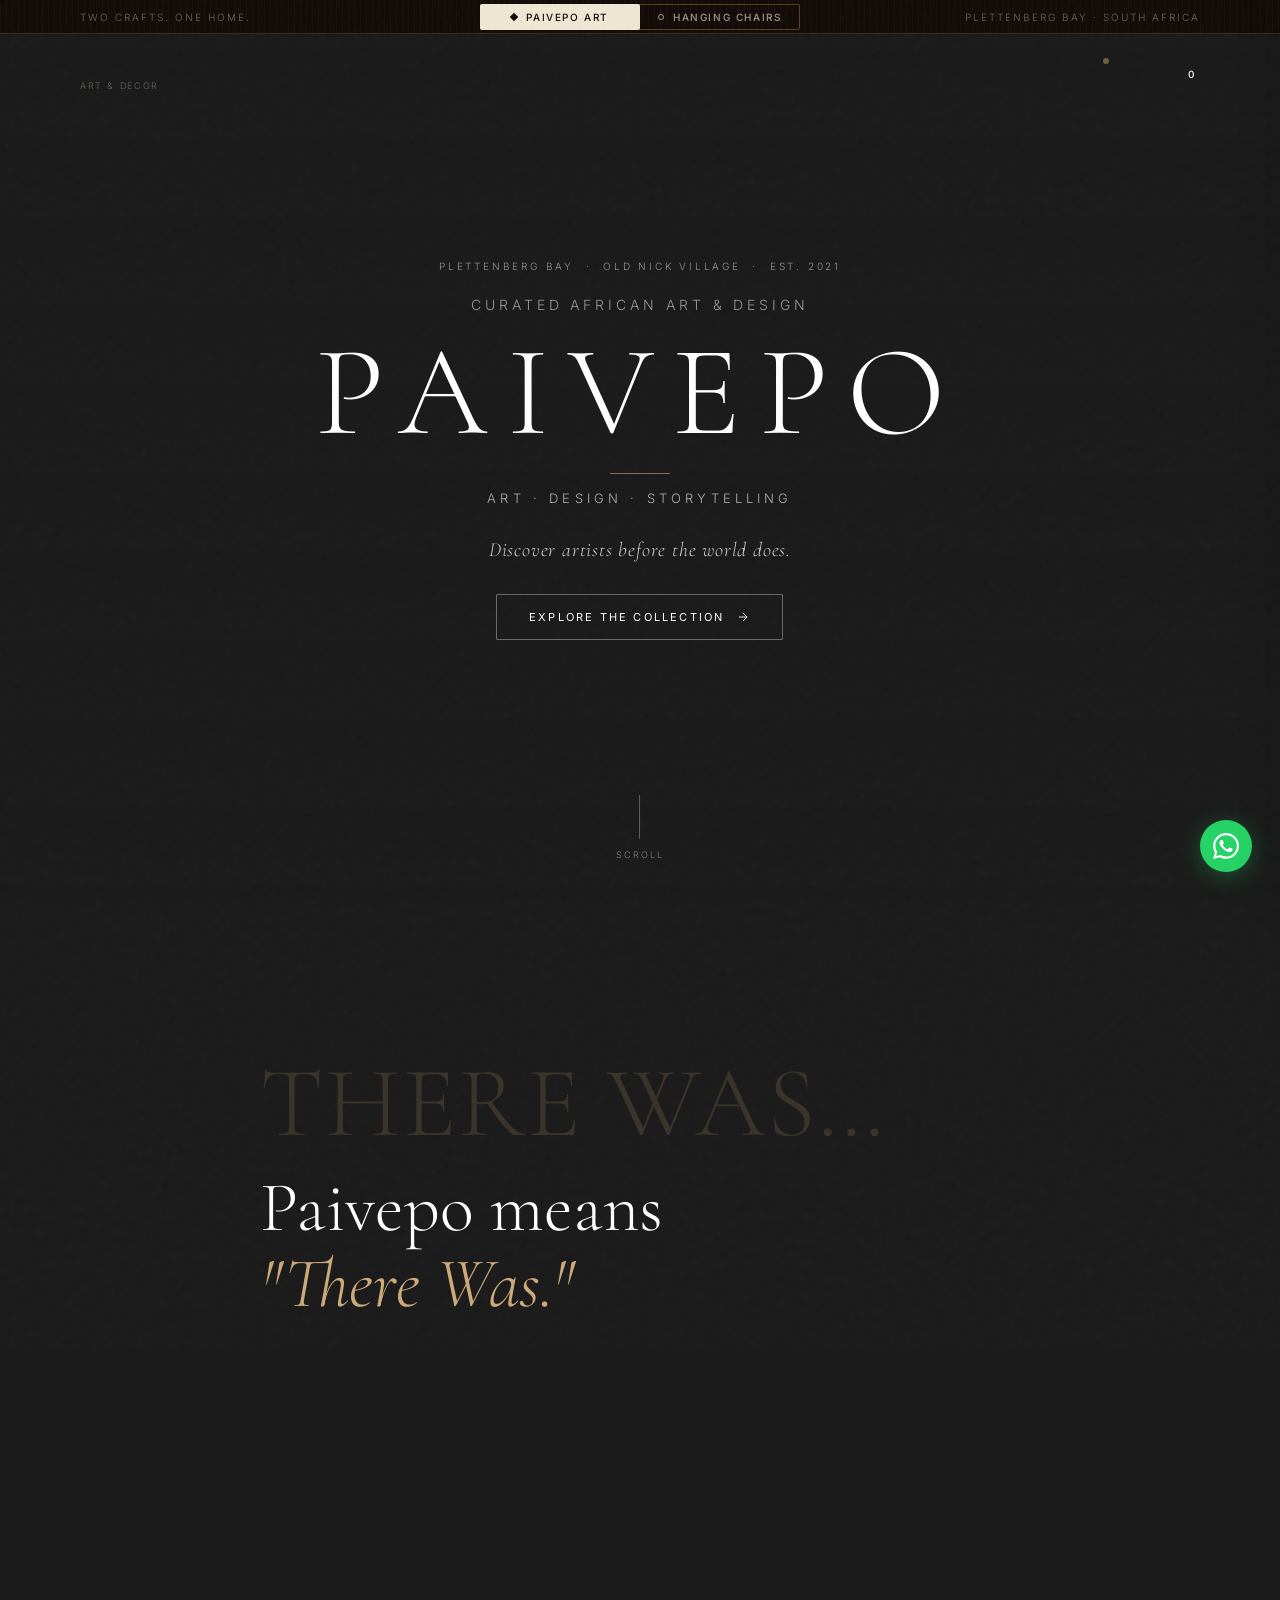
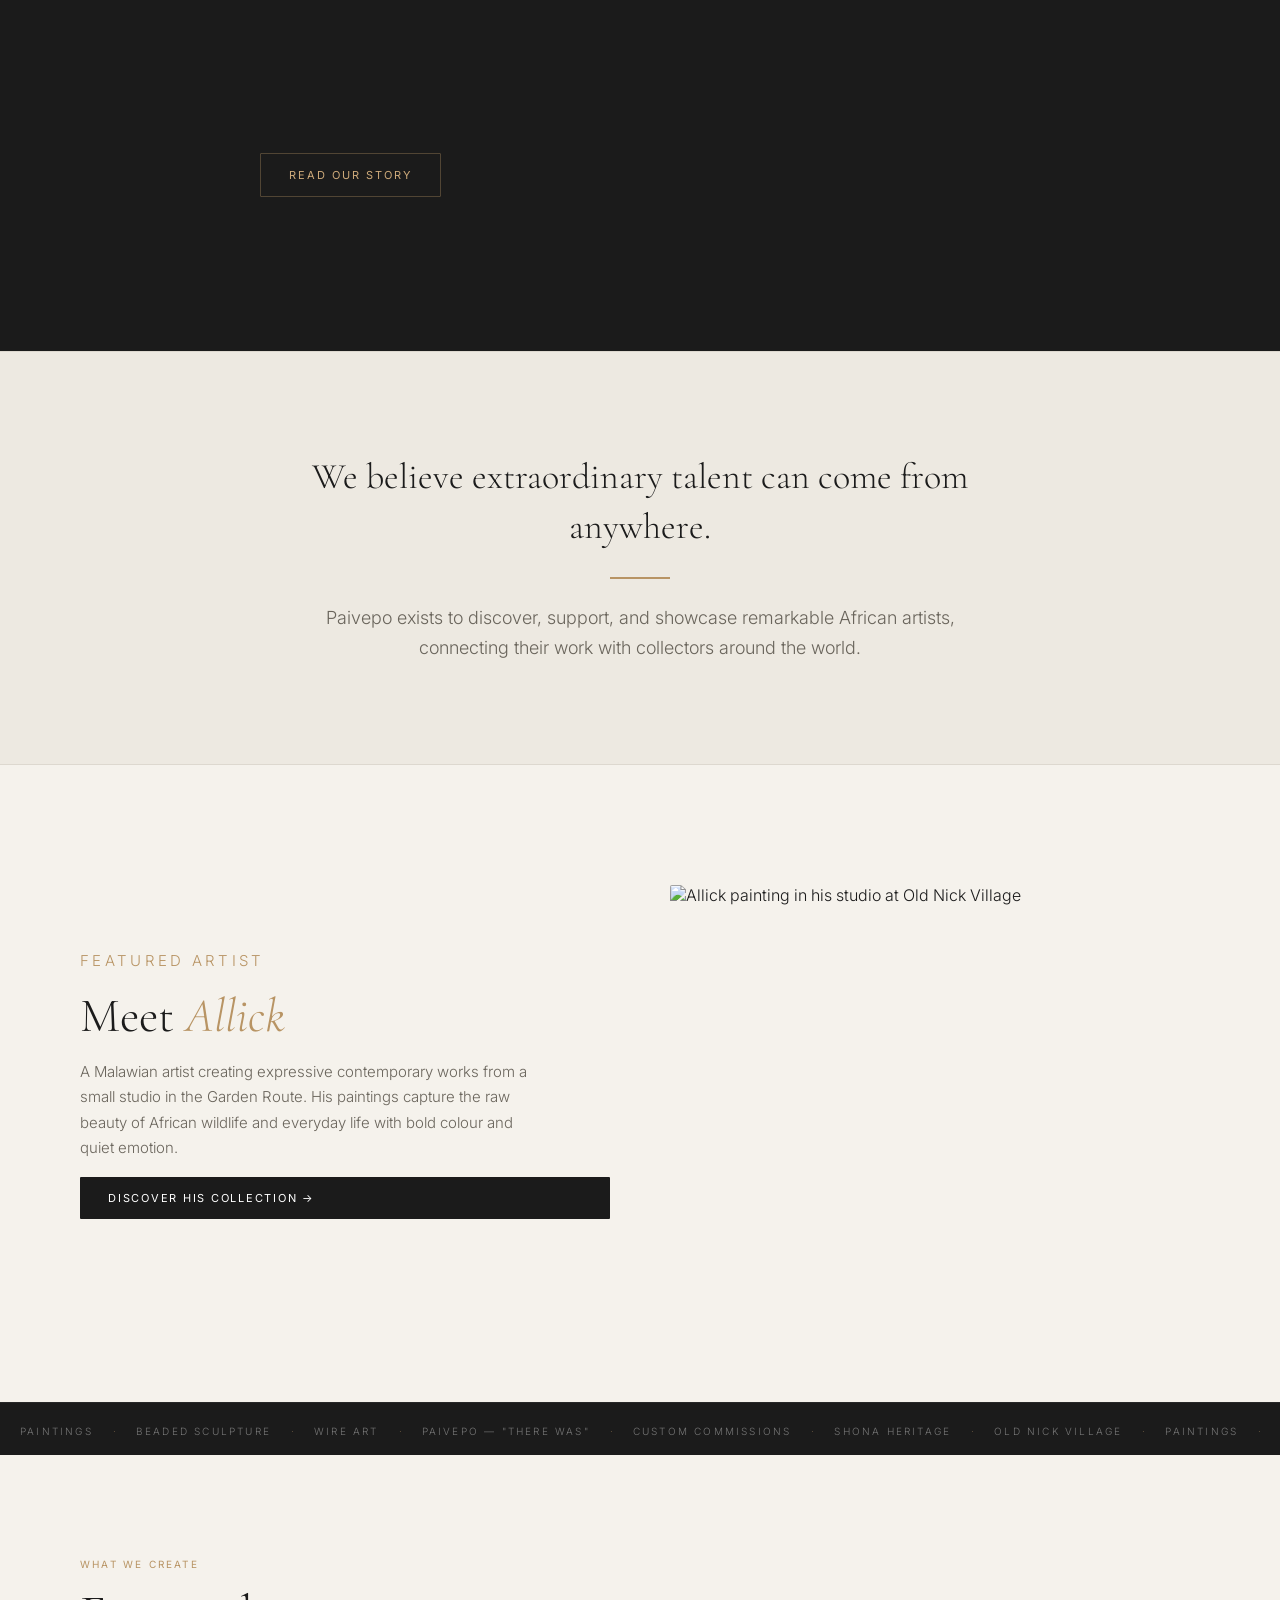
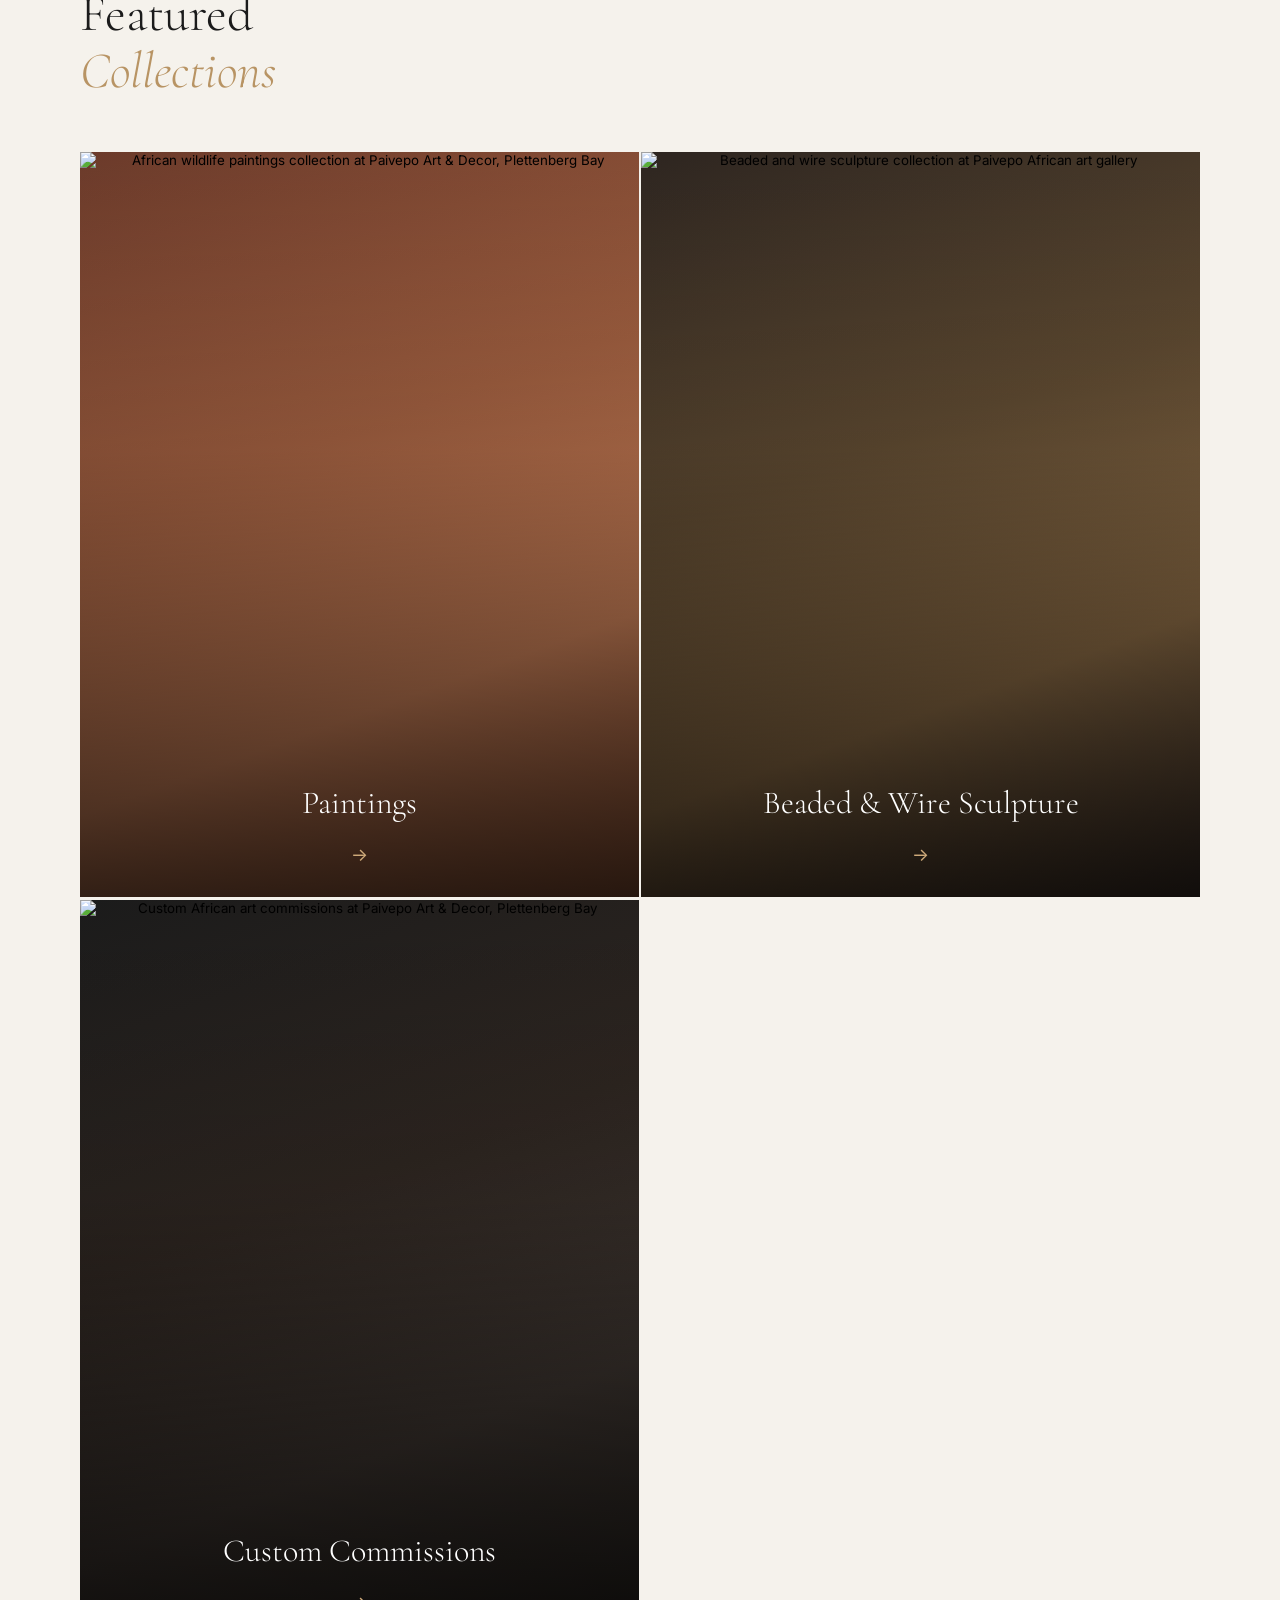
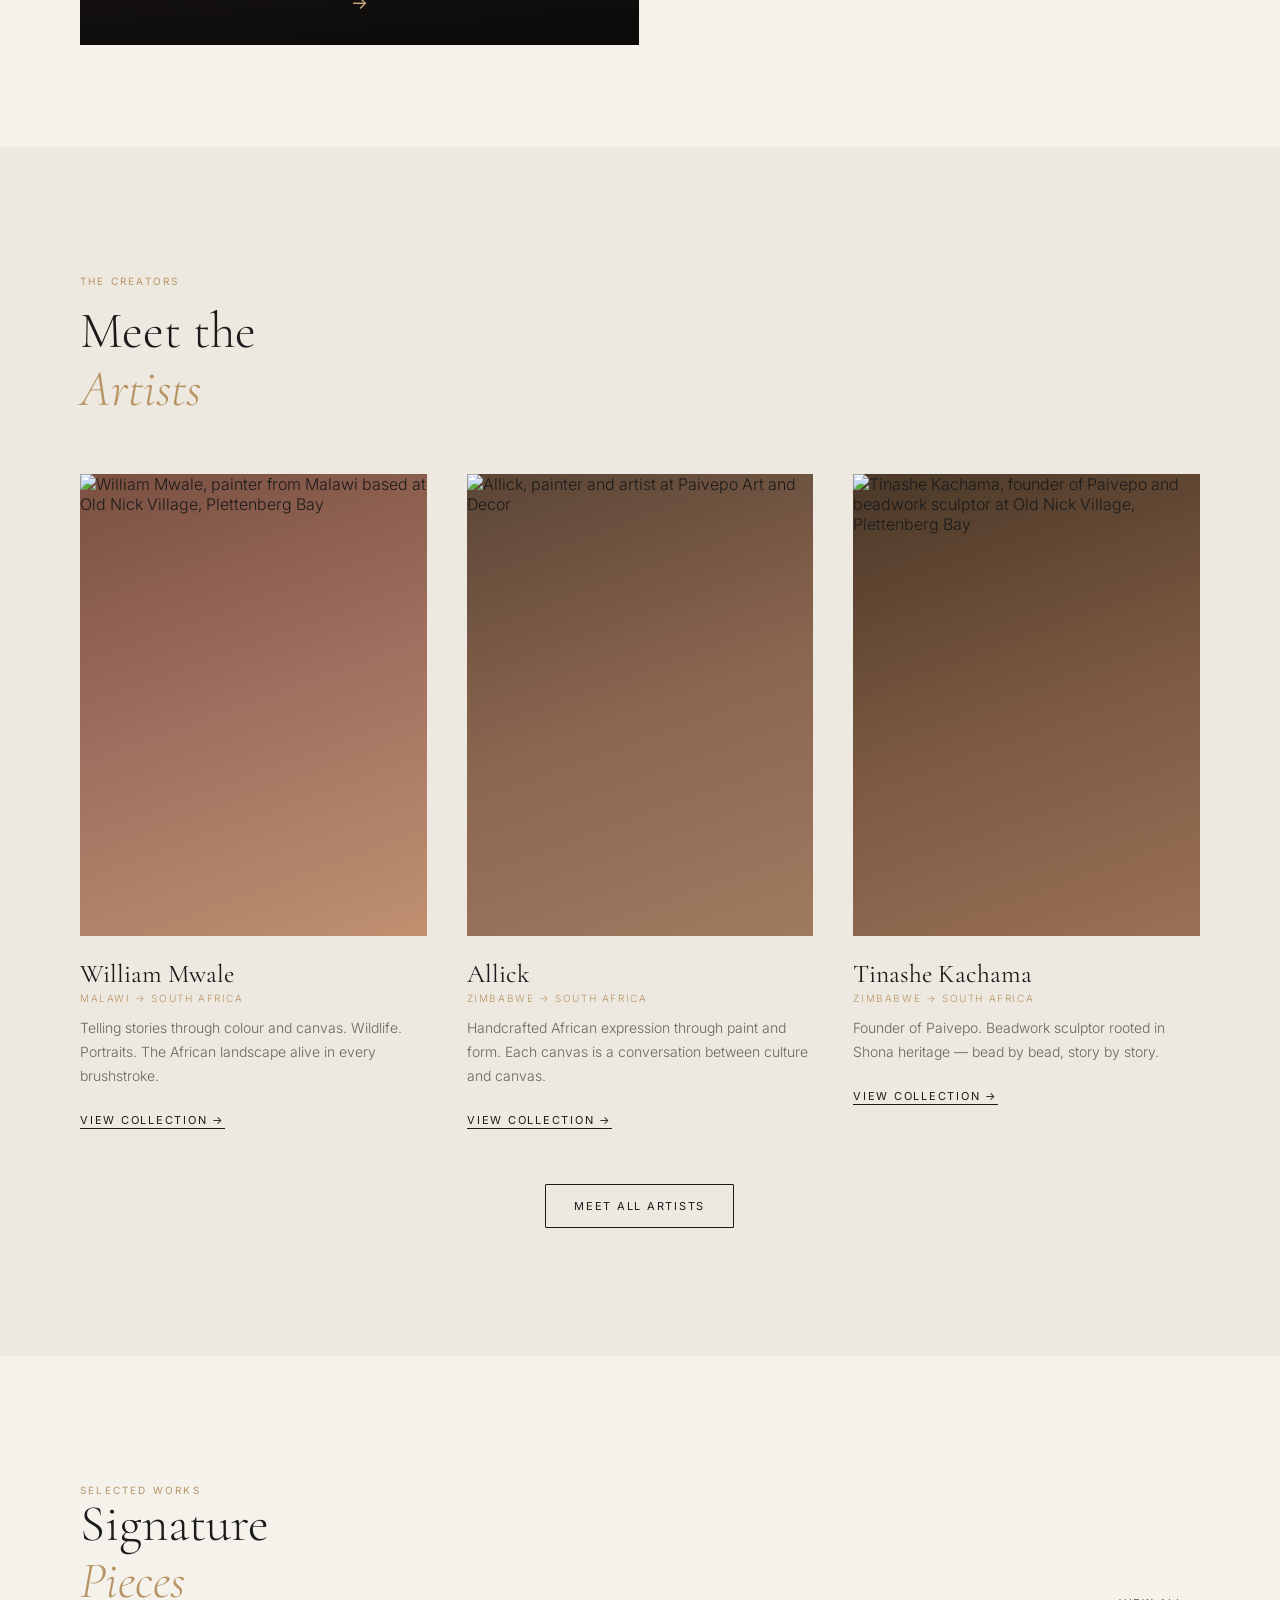
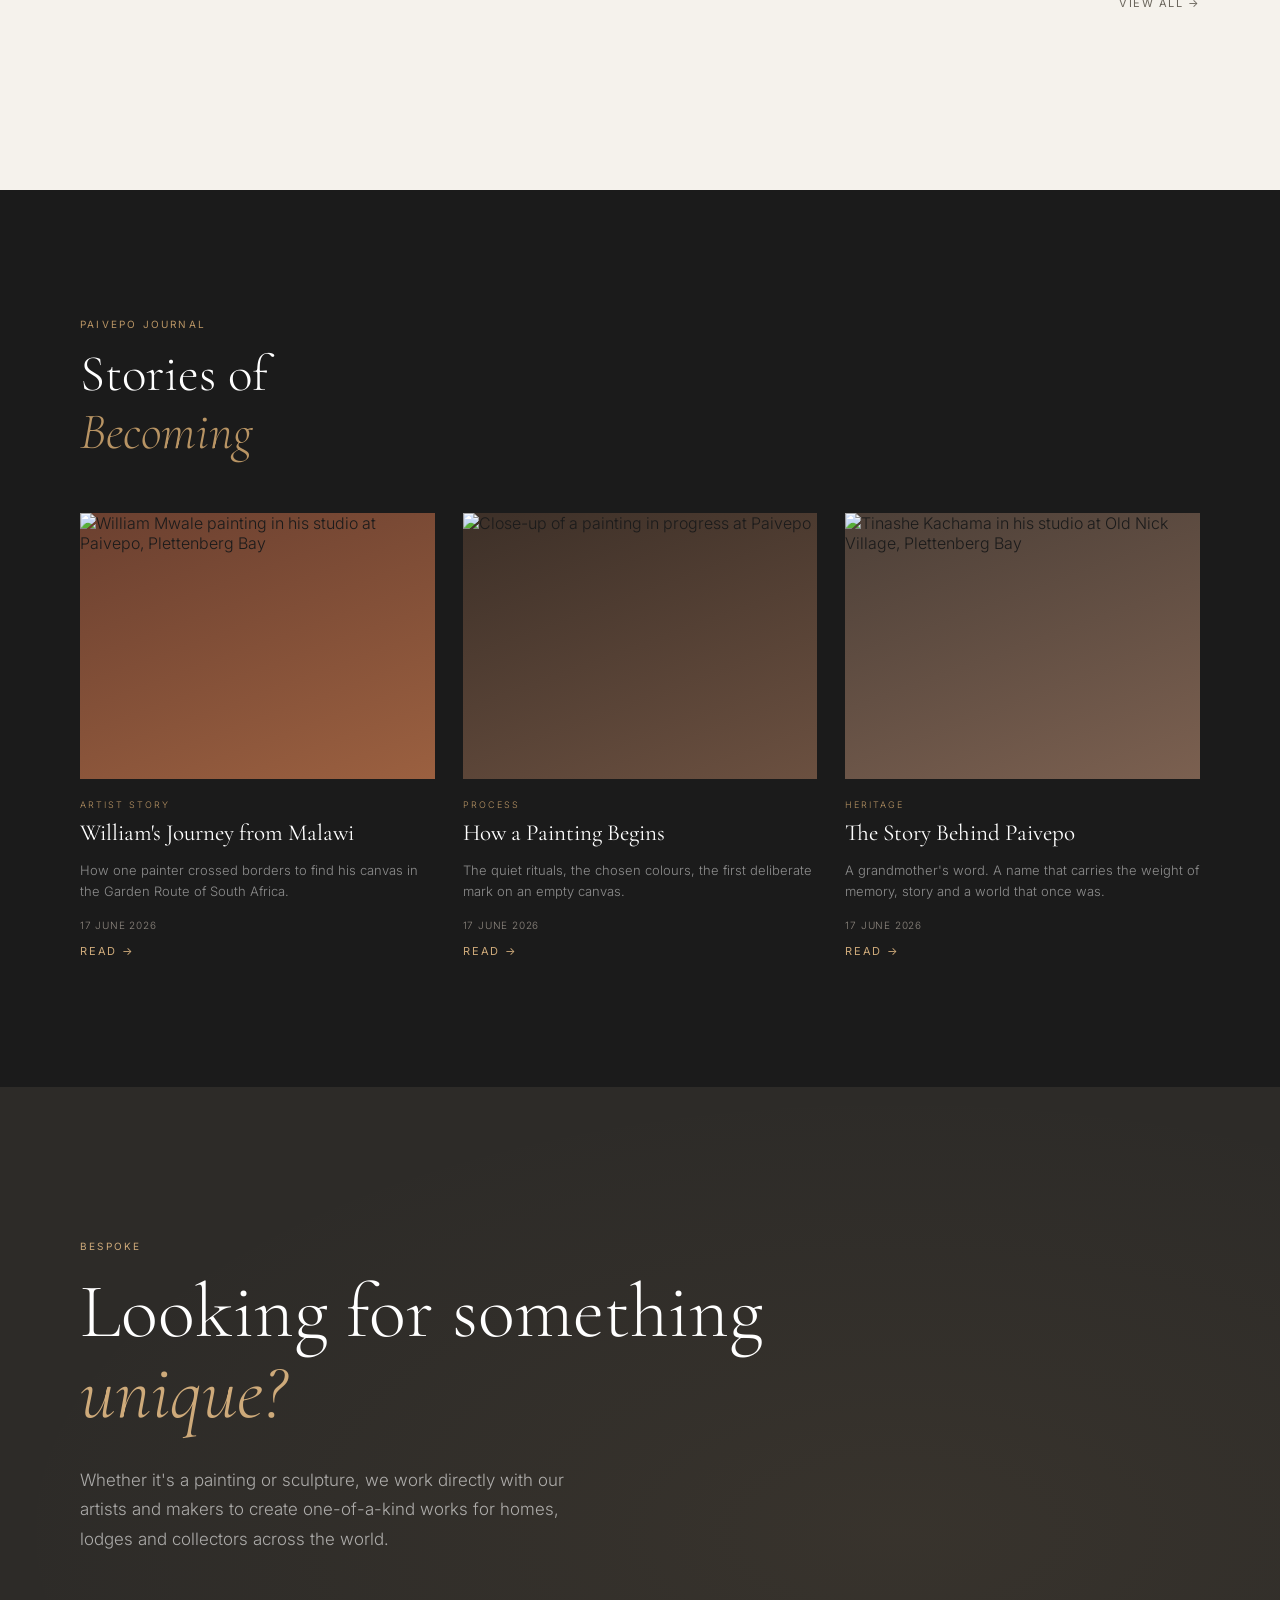
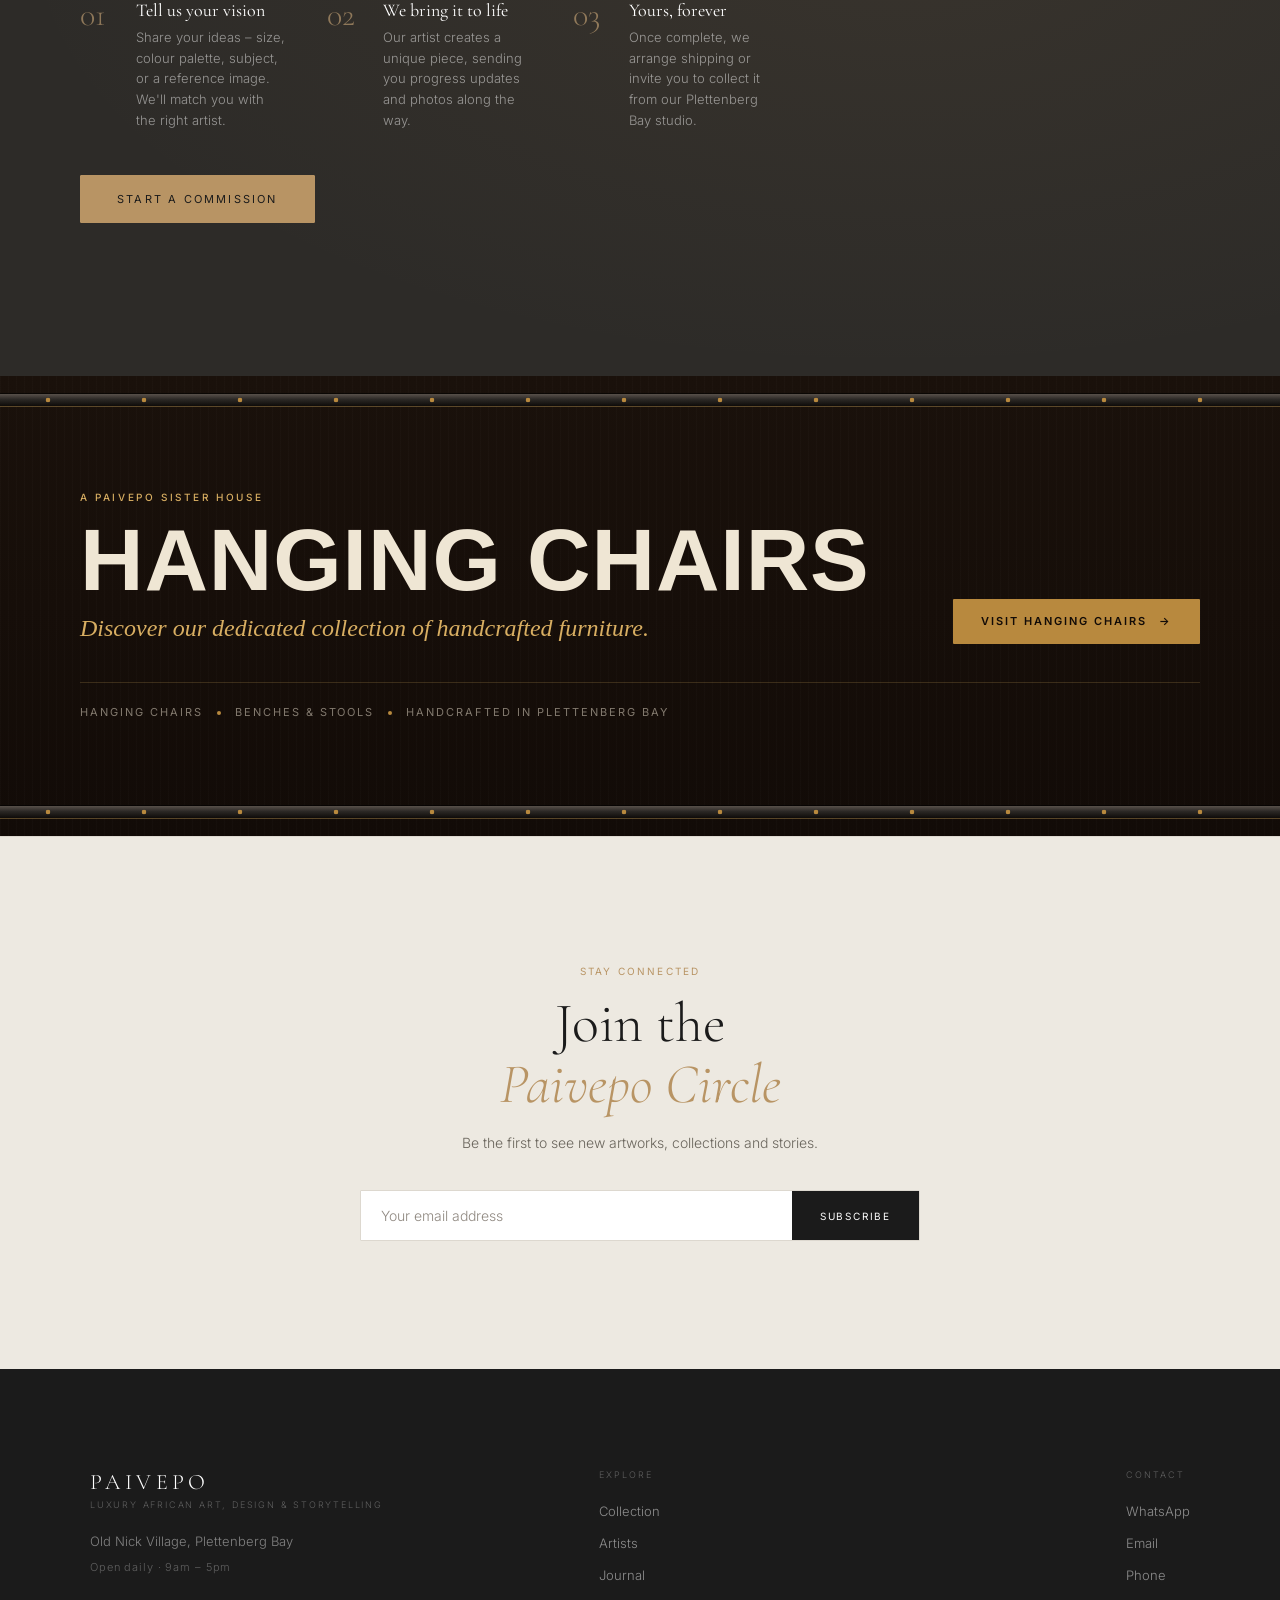
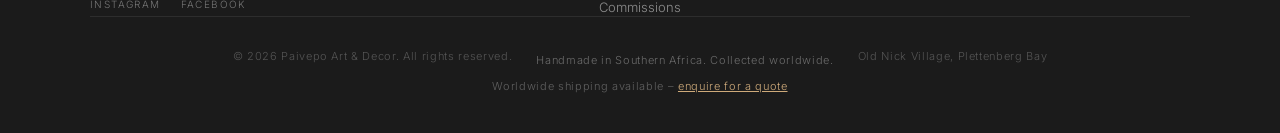
==== index.html @ c3fcdbee "Add Hanging Chairs page and update links - Created a new HTML page for the Hanging Chairs collection" ====
<!doctype html>
<html lang="en">
  <head>
    <meta charset="UTF-8" />
    <meta name="viewport" content="width=device-width, initial-scale=1.0" />

    <title>
      Paivepo Art & Decor — Premier African Art Gallery in Plettenberg Bay
    </title>
    <meta
      name="description"
      content="Discover African art at Paivepo, Plettenberg Bay's premier gallery. View wildlife paintings and handmade beaded sculptures. Visit Old Nick Village."
    />
    <meta
      name="keywords"
      content="African art, luxury art, beaded sculptures, wildlife paintings, African design, Plettenberg Bay, Old Nick Village, Tinashe Kachama, William Mwale, handmade, commissions"
    />
    <link rel="canonical" href="https://paivepo.co.za/" />
    <meta name="robots" content="index, follow" />

    <meta property="og:type" content="website" />
    <meta property="og:url" content="https://paivepo.co.za/" />
    <meta
      property="og:title"
      content="Paivepo Art & Decor — Premier African Art Gallery in Plettenberg Bay"
    />
    <meta
      property="og:description"
      content="Discover African art at Paivepo, Plettenberg Bay's premier gallery. Wildlife paintings, beaded sculptures and wire art. Visit Old Nick Village."
    />
    <meta
      property="og:image"
      content="https://paivepo.co.za/images/og-image.jpg"
    />
    <meta property="og:locale" content="en_ZA" />
    <meta property="og:site_name" content="Paivepo Art & Decor" />

    <meta name="twitter:card" content="summary_large_image" />
    <meta
      name="twitter:title"
      content="Paivepo Art & Decor — Premier African Art Gallery in Plettenberg Bay"
    />
    <meta
      name="twitter:description"
      content="Discover African art at Paivepo, Plettenberg Bay's premier gallery."
    />
    <meta
      name="twitter:image"
      content="https://paivepo.co.za/images/og-image.jpg"
    />

    <link rel="preconnect" href="https://fonts.googleapis.com" />
    <link rel="preconnect" href="https://fonts.gstatic.com" crossorigin />
    <link
      href="https://fonts.googleapis.com/css2?family=Cormorant+Garamond:ital,wght@0,300;0,400;0,500;0,600;1,300;1,400;1,500&family=Inter:wght@300;400;500&display=swap"
      rel="stylesheet"
    />

    <link rel="stylesheet" href="css/styles.css" />
    <link rel="stylesheet" href="css/responsive.css" />
    <link rel="stylesheet" href="css/brand-bridge.css" />
    <link rel="icon" type="image/x-icon" href="favicon.ico" />
    <link
      rel="preload"
      as="image"
      href="images/hero-bg.webp"
      fetchpriority="high"
    />

    <script type="application/ld+json">
      {
        "@context": "https://schema.org",
        "@graph": [
          {
            "@type": "LocalBusiness",
            "name": "Paivepo Art & Decor",
            "description": "Luxury African art, design and storytelling — wildlife paintings, handmade beaded sculptures and custom commissions",
            "founder": { "@type": "Person", "name": "Tinashe Kachama" },
            "url": "https://paivepo.co.za",
            "telephone": "+27629131440",
            "email": "paivepoart@gmail.com",
            "address": {
              "@type": "PostalAddress",
              "streetAddress": "Old Nick Village",
              "addressLocality": "Plettenberg Bay",
              "addressRegion": "Western Cape",
              "addressCountry": "ZA"
            },
            "openingHours": "Mo-Su 09:00-17:00",
            "sameAs": [
              "https://www.instagram.com/paivepo_art_decor/",
              "https://www.facebook.com/p/Paivepo-100083193819296/"
            ]
          },
          {
            "@type": "BreadcrumbList",
            "itemListElement": [
              {
                "@type": "ListItem",
                "position": 1,
                "name": "Home",
                "item": "https://paivepo.co.za/"
              },
              {
                "@type": "ListItem",
                "position": 2,
                "name": "African Art Gallery",
                "item": "https://paivepo.co.za/#gallery"
              }
            ]
          }
        ]
      }
    </script>
  </head>
  <body>
    <a class="skip-link" href="#main-content">Skip to main content</a>
    <div id="cur" aria-hidden="true"></div>
    <div id="cur-r" aria-hidden="true"></div>
    <div class="toast" id="toast" role="status" aria-live="polite"></div>

    <div class="bb-bar">
      <span class="bb-bar__note">Two crafts. One home.</span>
      <div
        class="bb-switch"
        role="group"
        aria-label="Explore Paivepo and Hanging Chairs"
      >
        <span class="bb-switch__ind" aria-hidden="true"></span>
        <a
          class="bb-tab bb-tab--art"
          href="https://paivepo.co.za/"
          aria-current="page"
        >
          Paivepo Art
        </a>
        <a
          class="bb-tab bb-tab--barrel"
          href="/hangingchairs.html"
          aria-label="Visit Hanging Chairs"
        >
          <span class="bb-long">Hanging Chairs</span
          ><span class="bb-short">Chairs</span>
        </a>
      </div>
      <span class="bb-bar__note">Plettenberg Bay · South Africa</span>
    </div>

    <div class="wa-float">
      <div class="wa-tooltip">Chat on WhatsApp</div>
      <a
        class="wa-btn"
        href="https://wa.me/27629131440?text=Hi%20Paivepo%2C%20I%20found%20your%20work%20on%20your%20website%20and%20would%20love%20to%20enquire."
        target="_blank"
        rel="noopener noreferrer"
        aria-label="Chat with Paivepo on WhatsApp"
      >
        <svg
          viewBox="0 0 24 24"
          xmlns="http://www.w3.org/2000/svg"
          aria-hidden="true"
        >
          <path
            d="M17.472 14.382c-.297-.149-1.758-.867-2.03-.967-.273-.099-.471-.148-.67.15-.197.297-.767.966-.94 1.164-.173.199-.347.223-.644.075-.297-.15-1.255-.463-2.39-1.475-.883-.788-1.48-1.761-1.653-2.059-.173-.297-.018-.458.13-.606.134-.133.298-.347.446-.52.149-.174.198-.298.298-.497.099-.198.05-.371-.025-.52-.075-.149-.669-1.612-.916-2.207-.242-.579-.487-.5-.669-.51-.173-.008-.371-.01-.57-.01-.198 0-.52.074-.792.372-.272.297-1.04 1.016-1.04 2.479 0 1.462 1.065 2.875 1.213 3.074.149.198 2.096 3.2 5.077 4.487.709.306 1.262.489 1.694.625.712.227 1.36.195 1.871.118.571-.085 1.758-.719 2.006-1.413.248-.694.248-1.289.173-1.413-.074-.124-.272-.198-.57-.347m-5.421 7.403h-.004a9.87 9.87 0 01-5.031-1.378l-.361-.214-3.741.982.998-3.648-.235-.374a9.86 9.86 0 01-1.51-5.26c.001-5.45 4.436-9.884 9.888-9.884 2.64 0 5.122 1.03 6.988 2.898a9.825 9.825 0 012.893 6.994c-.003 5.45-4.437 9.884-9.885 9.884m8.413-18.297A11.815 11.815 0 0012.05 0C5.495 0 .16 5.335.157 11.892c0 2.096.547 4.142 1.588 5.945L.057 24l6.305-1.654a11.882 11.882 0 005.683 1.448h.005c6.554 0 11.89-5.335 11.893-11.893a11.821 11.821 0 00-3.48-8.413z"
          />
        </svg>
      </a>
    </div>

    <!-- NAVIGATION -->
    <nav id="nav" role="navigation" aria-label="Main navigation">
      <button
        class="logo"
        id="navLogo"
        data-page="home"
        aria-label="Go to Paivepo home page"
      >
        PAIVEPO
        <span>Art &amp; Decor</span>
      </button>

      <ul class="nav-links" role="list">
        <li>
          <button class="nav-link" data-page="gallery">Collection</button>
        </li>
        <li><button class="nav-link" data-page="artists">Artists</button></li>
        <li><button class="nav-link" data-page="about">Our Story</button></li>
        <li><button class="nav-link" data-page="journal">Journal</button></li>
        <li><button class="nav-link" data-page="contact">Contact</button></li>
      </ul>

      <div class="nav-right">
        <button
          class="nav-commission"
          data-page="contact"
          aria-label="Commission a custom piece"
        >
          Commission
        </button>
        <button
          class="sound-btn"
          id="soundToggleBtn"
          aria-label="Toggle ambient sound"
          aria-pressed="true"
        >
          <svg
            viewBox="0 0 24 24"
            width="14"
            height="14"
            fill="none"
            stroke="currentColor"
            stroke-width="1.5"
            stroke-linecap="round"
            aria-hidden="true"
          >
            <path
              d="M9 18V5l12-2v13M6 15H3a1 1 0 01-1-1v-4a1 1 0 011-1h3l4-3v11l-4-3z"
            />
          </svg>
        </button>
        <button
          class="cart-btn"
          id="cartToggleBtn"
          aria-label="Open shopping bag"
          aria-expanded="false"
        >
          <svg
            viewBox="0 0 24 24"
            width="15"
            height="15"
            fill="none"
            stroke="currentColor"
            stroke-width="1.5"
            stroke-linecap="round"
            stroke-linejoin="round"
            aria-hidden="true"
          >
            <path
              d="M6 2L3 6v14a2 2 0 002 2h14a2 2 0 002-2V6l-3-4zM3 6h18M16 10a4 4 0 01-8 0"
            />
          </svg>
          <span aria-hidden="true">Bag</span>
          <span class="c-count" id="cc" aria-label="0 items in bag">0</span>
        </button>
        <button
          class="hamburger"
          id="hamburgerBtn"
          aria-label="Open navigation menu"
          aria-expanded="false"
          aria-controls="mobileMenu"
        >
          <span></span><span></span><span></span>
        </button>
      </div>
    </nav>

    <!-- MOBILE MENU -->
    <div
      class="mobile-menu"
      id="mobileMenu"
      role="dialog"
      aria-label="Navigation menu"
      aria-modal="true"
      aria-hidden="true"
      style="display: none"
    >
      <div class="mm-overlay" id="mmOverlay"></div>
      <div class="mm-drawer">
        <button
          class="mm-close"
          id="mmClose"
          aria-label="Close navigation menu"
        >
          <svg
            viewBox="0 0 24 24"
            width="20"
            height="20"
            fill="none"
            stroke="currentColor"
            stroke-width="1.5"
            stroke-linecap="round"
            aria-hidden="true"
          >
            <path d="M18 6L6 18M6 6l12 12" />
          </svg>
        </button>
        <div class="mm-logo">PAIVEPO<span>Art &amp; Decor</span></div>
        <nav aria-label="Mobile navigation">
          <ul class="mm-links" role="list">
            <li><button class="mm-link" data-page="home">Home</button></li>
            <li>
              <button class="mm-link" data-page="gallery">Collection</button>
            </li>
            <li>
              <button class="mm-link" data-page="artists">Artists</button>
            </li>
            <li>
              <button class="mm-link" data-page="about">Our Story</button>
            </li>
            <li>
              <button class="mm-link" data-page="journal">Journal</button>
            </li>
            <li>
              <button class="mm-link" data-page="contact">Contact</button>
            </li>
            <li>
              <a
                class="mm-link mm-link--barrel"
                href="/hangingchairs.html"
              >
                Hanging Chairs<small>A Paivepo sister house</small>
              </a>
            </li>
          </ul>
        </nav>
        <div class="mm-cta">
          <button class="btn btn-dark" data-page="contact">Commission</button>
        </div>
        <div class="mm-footer">
          <a
            href="https://www.instagram.com/paivepo_art_decor/"
            target="_blank"
            rel="noopener"
            aria-label="Paivepo on Instagram"
            >Instagram</a
          >
          <a
            href="https://www.facebook.com/p/Paivepo-100083193819296/"
            target="_blank"
            rel="noopener"
            aria-label="Paivepo on Facebook"
            >Facebook</a
          >
          <a href="tel:+27629131440">062 913 1440</a>
        </div>
      </div>
    </div>

    <!-- CART SIDEBAR -->
    <div class="cart-ov" id="cartOv" aria-hidden="true"></div>
    <aside
      class="cart-sb"
      id="cartSb"
      role="dialog"
      aria-modal="true"
      aria-label="Shopping bag"
      aria-hidden="true"
    >
      <div class="cart-hd">
        <div class="cart-t">Your Bag</div>
        <button
          class="cart-x"
          id="cartCloseBtn"
          aria-label="Close shopping bag"
        >
          Close ✕
        </button>
      </div>
      <div class="cart-body" id="cartBody">
        <div class="cart-empty">Your bag is empty</div>
      </div>
      <div class="cart-ft">
        <div class="cart-tot">
          <span class="ct-lbl">Total</span>
          <span class="ct-val" id="cartTot">R0</span>
        </div>
        <button class="co-btn" id="checkoutBtn">Proceed to Checkout</button>
      </div>
    </aside>

    <!-- ZOOM MODAL -->
    <div
      class="zoom-modal"
      id="zm"
      role="dialog"
      aria-modal="true"
      aria-label="Full size product image"
      aria-hidden="true"
    >
      <button class="zoom-x" id="zoomClose" aria-label="Close image zoom">
        ✕
      </button>

      <!-- Navigation arrows -->
      <button
        class="zoom-arrow zoom-arrow--prev"
        id="zoomPrev"
        aria-label="Previous image"
        style="display: none"
      >
        <svg
          viewBox="0 0 24 24"
          width="32"
          height="32"
          fill="none"
          stroke="currentColor"
          stroke-width="2"
          stroke-linecap="round"
          stroke-linejoin="round"
          aria-hidden="true"
        >
          <path d="M15 18l-6-6 6-6" />
        </svg>
      </button>
      <button
        class="zoom-arrow zoom-arrow--next"
        id="zoomNext"
        aria-label="Next image"
        style="display: none"
      >
        <svg
          viewBox="0 0 24 24"
          width="32"
          height="32"
          fill="none"
          stroke="currentColor"
          stroke-width="2"
          stroke-linecap="round"
          stroke-linejoin="round"
          aria-hidden="true"
        >
          <path d="M9 18l6-6-6-6" />
        </svg>
      </button>

      <!-- Image counter -->
      <div class="zoom-counter" id="zoomCounter" style="display: none">
        <span id="zoomCurrentIdx">1</span> / <span id="zoomTotalIdx">1</span>
      </div>

      <img id="zmImg" src="" alt="" loading="lazy" />
    </div>

    <main id="main-content" tabindex="-1">
      <!-- PAGE: HOME -->
      <div id="page-home" class="page active" aria-label="Home">
        <!-- HERO -->
        <section
          class="hero"
          aria-label="Paivepo — Luxury African Art, Design and Storytelling"
        >
          <div
            class="hero-bg"
            style="
              background-image: url(&quot;images/hero-bg.webp&quot;);
              background-position: center 40%;
            "
            role="img"
            aria-label="Allick painting in his studio at Old Nick Village — where African art comes to life"
          ></div>
          <div class="hero-ov" aria-hidden="true"></div>

          <div class="hero-cnt">
            <p
              class="hero-pre"
              aria-label="Plettenberg Bay, Old Nick Village, Established 2021"
            >
              Plettenberg Bay &nbsp;·&nbsp; Old Nick Village &nbsp;·&nbsp; Est.
              2021
            </p>
            <h1 class="hero-brand">
              <span class="hero-brand-tagline"
                >CURATED AFRICAN ART &amp; DESIGN</span
              >
              <span class="hero-brand-name">PAIVEPO</span>
              <span class="hero-brand-divider" aria-hidden="true"></span>
              <span class="hero-brand-sub">ART · DESIGN · STORYTELLING</span>
            </h1>
            <p class="hero-tagline">Discover artists before the world does.</p>
            <button
              class="hero-cta"
              data-page="gallery"
              aria-label="Explore the Paivepo Collection"
            >
              Explore the Collection
              <svg
                width="14"
                height="14"
                viewBox="0 0 24 24"
                fill="none"
                stroke="currentColor"
                stroke-width="1.5"
                aria-hidden="true"
              >
                <path d="M5 12h14M12 5l7 7-7 7" />
              </svg>
            </button>
          </div>
          <div class="hero-sc" aria-hidden="true">
            <div class="sc-line"></div>
            <span>Scroll</span>
          </div>
        </section>

        <!-- STORY -->
        <section class="story-sect" aria-labelledby="story-h">
          <div class="story-inner">
            <p class="story-kicker" aria-hidden="true">THERE WAS…</p>
            <h2 class="story-headline" id="story-h">
              Paivepo means<br />
              <em>"There Was."</em>
            </h2>
            <div class="story-body">
              <p>
                A phrase I inherited from my grandmother's storytelling in
                Zimbabwe. Every great story began the same way: "Paivepo…" —
                There was.
              </p>
              <p>
                Today, Paivepo has become a home for artists, makers, and
                storytellers whose work deserves to be seen by the world. From
                wildlife paintings and beaded sculpture, every piece carries
                a story of creativity,
                resilience, and becoming.
              </p>
              <p>
                Based at Old Nick Village in Plettenberg Bay, we work with
                emerging and established African artists, connecting their work
                with collectors who value craftsmanship, authenticity, and
                story.
              </p>
              <p>
                Because behind every remarkable piece of art, there
                <em>was</em> a person. There <em>was</em> a dream. There
                <em>was</em> a journey worth telling.
              </p>
            </div>
            <button
              class="story-cta"
              data-page="about"
              aria-label="Read the Paivepo story"
            >
              Read Our Story
            </button>
          </div>
        </section>

        <!-- MISSION STATEMENT -->
        <section
          class="mission-sect"
          aria-labelledby="mission-h"
          style="
            padding: clamp(60px, 8vw, 100px) var(--side);
            background: var(--ivory-deep);
            border-top: 1px solid var(--ivory-border);
            border-bottom: 1px solid var(--ivory-border);
          "
        >
          <div
            class="mission-inner"
            style="max-width: 800px; margin: 0 auto; text-align: center"
          >
            <p
              style="
                font-family: var(--font-serif);
                font-size: clamp(22px, 3vw, 36px);
                font-weight: 300;
                line-height: 1.4;
                color: var(--charcoal);
              "
            >
              We believe extraordinary talent can come from anywhere.
            </p>
            <div
              style="
                width: 60px;
                height: 2px;
                background: var(--gold);
                margin: 24px auto;
              "
            ></div>
            <p
              style="
                font-family: var(--font-sans);
                font-size: clamp(15px, 1.6vw, 18px);
                font-weight: 300;
                line-height: 1.7;
                color: var(--muted);
                max-width: 640px;
                margin: 0 auto;
              "
            >
              Paivepo exists to discover, support, and showcase remarkable
              African artists, connecting their work with collectors around the
              world.
            </p>
          </div>
        </section>

        <!-- FEATURED ARTIST -->
        <section class="featured-artist" aria-labelledby="fa-h">
          <div class="fa-content">
            <p class="sec-lbl">Featured Artist</p>
            <h2 id="fa-h">Meet <em>Allick</em></h2>
            <p>
              A Malawian artist creating expressive contemporary works from a
              small studio in the Garden Route. His paintings capture the raw
              beauty of African wildlife and everyday life with bold colour and
              quiet emotion.
            </p>
            <button class="btn" data-page="gallery" data-filter="Paintings">
              Discover his collection →
            </button>
          </div>
          <div class="fa-portrait">
            <img
              src="images/artist-allick.webp"
              alt="Allick painting in his studio at Old Nick Village"
              loading="lazy"
              style="object-position: 50% 15%"
            />
          </div>
        </section>

        <!-- MARQUEE -->
        <div class="mq-wrap" aria-hidden="true">
          <div class="mq-track">
            <span class="mq-item">Paintings</span><span class="mq-dot">·</span>
            <span class="mq-item">Beaded Sculpture</span
            ><span class="mq-dot">·</span> <span class="mq-item">Wire Art</span
            ><span class="mq-dot">·</span>
            <span class="mq-item">Paivepo — "There was"</span
            ><span class="mq-dot">·</span>
            <span class="mq-item">Custom Commissions</span
            ><span class="mq-dot">·</span>
            <span class="mq-item">Shona Heritage</span
            ><span class="mq-dot">·</span>
            <span class="mq-item">Old Nick Village</span
            ><span class="mq-dot">·</span> <span class="mq-item">Paintings</span
            ><span class="mq-dot">·</span>
            <span class="mq-item">Beaded Sculpture</span
            ><span class="mq-dot">·</span> <span class="mq-item">Wire Art</span
            ><span class="mq-dot">·</span>
            <span class="mq-item">Paivepo — "There was"</span
            ><span class="mq-dot">·</span>
            <span class="mq-item">Custom Commissions</span
            ><span class="mq-dot">·</span>
            <span class="mq-item">Shona Heritage</span
            ><span class="mq-dot">·</span>
            <span class="mq-item">Old Nick Village</span
            ><span class="mq-dot">·</span>
          </div>
        </div>

        <!-- COLLECTIONS -->
        <section class="coll-sect" aria-labelledby="coll-h">
          <div class="coll-header">
            <p class="sec-lbl">What We Create</p>
            <h2 class="sec-title" id="coll-h">
              Featured<br /><em>Collections</em>
            </h2>
          </div>
          <div class="coll-grid" role="list">
            <div class="coll-item" role="listitem">
              <button
                class="coll-btn"
                data-page="gallery"
                data-filter="Paintings"
                aria-label="View the Paintings collection"
              >
                <div
                  class="coll-img coll-img--paintings"
                  role="img"
                  aria-label="Wildlife and portrait paintings by African artists"
                >
                  <picture>
                    <source
                      srcset="images/coll-paintings.webp"
                      type="image/webp"
                    />
                    <img
                      src="images/coll-paintings.webp"
                      alt="African wildlife paintings collection at Paivepo Art & Decor, Plettenberg Bay"
                      aria-hidden="true"
                      loading="lazy"
                      width="800"
                      height="1000"
                    />
                  </picture>
                </div>
                <div class="coll-ov" aria-hidden="true"></div>
                <div class="coll-cnt">
                  <h3 class="coll-name">Paintings</h3>
                  <p class="coll-desc">
                    Wildlife. Portraits. Contemporary African art.
                  </p>
                  <span class="coll-arrow" aria-hidden="true">→</span>
                </div>
              </button>
            </div>
            <div class="coll-item" role="listitem">
              <button
                class="coll-btn"
                data-page="gallery"
                data-filter="Birds"
                aria-label="View Beaded and Wire Sculpture collection"
              >
                <div
                  class="coll-img coll-img--sculpture"
                  role="img"
                  aria-label="Handcrafted African beadwork and wire sculptures"
                >
                  <picture>
                    <source
                      srcset="images/coll-sculpture.webp"
                      type="image/webp"
                    />
                    <img
                      src="images/artist-rooster.webp"
                      alt="Beaded and wire sculpture collection at Paivepo African art gallery"
                      aria-hidden="true"
                      loading="lazy"
                      width="800"
                      height="1000"
                    />
                  </picture>
                </div>
                <div class="coll-ov" aria-hidden="true"></div>
                <div class="coll-cnt">
                  <h3 class="coll-name">Beaded &amp; Wire Sculpture</h3>
                  <p class="coll-desc">
                    Handcrafted African beadwork and wire art.
                  </p>
                  <span class="coll-arrow" aria-hidden="true">→</span>
                </div>
              </button>
            </div>
            <div class="coll-item" role="listitem">
              <button
                class="coll-btn"
                data-page="contact"
                aria-label="Start a custom commission"
              >
                <div
                  class="coll-img coll-img--commissions"
                  role="img"
                  aria-label="Custom commissioned artwork and sculpture"
                >
                  <picture>
                    <source
                      srcset="images/coll-commissions.webp"
                      type="image/webp"
                    />
                    <img
                      src="images/coll-commissions.webp"
                      alt="Custom African art commissions at Paivepo Art & Decor, Plettenberg Bay"
                      aria-hidden="true"
                      loading="lazy"
                      width="800"
                      height="1000"
                    />
                  </picture>
                </div>
                <div class="coll-ov" aria-hidden="true"></div>
                <div class="coll-cnt">
                  <h3 class="coll-name">Custom Commissions</h3>
                  <p class="coll-desc">Created specifically for your space.</p>
                  <span class="coll-arrow" aria-hidden="true">→</span>
                </div>
              </button>
            </div>
          </div>
        </section>

        <!-- ARTISTS -->
        <section class="artists-sect" aria-labelledby="artists-h">
          <div class="artists-header">
            <p class="sec-lbl">The Creators</p>
            <h2 class="sec-title" id="artists-h">
              Meet the<br /><em>Artists</em>
            </h2>
          </div>
          <div class="artists-grid">
            <article class="artist-card">
              <div class="artist-portrait artist-portrait--william">
                <picture>
                  <source
                    srcset="images/artist-william.webp"
                    type="image/webp"
                  />
                  <img
                    src="images/artist-william.webp"
                    alt="William Mwale, painter from Malawi based at Old Nick Village, Plettenberg Bay"
                    width="600"
                    height="780"
                    loading="lazy"
                    fetchpriority="high"
                  />
                </picture>
                <div class="artist-portrait-fallback" aria-hidden="true"></div>
              </div>
              <div class="artist-body">
                <h3 class="artist-name">William Mwale</h3>
                <p class="artist-origin">Malawi → South Africa</p>
                <p class="artist-bio">
                  Telling stories through colour and canvas. Wildlife.
                  Portraits. The African landscape alive in every brushstroke.
                </p>
                <button
                  class="artist-cta"
                  data-page="gallery"
                  data-filter="Paintings"
                >
                  View Collection →
                </button>
              </div>
            </article>
            <article class="artist-card">
              <div class="artist-portrait artist-portrait--allick">
                <picture>
                  <source
                    srcset="images/artist-allick.webp"
                    type="image/webp"
                  />
                  <img
                    src="images/artist-allick.webp"
                    alt="Allick, painter and artist at Paivepo Art and Decor"
                    width="600"
                    height="780"
                    loading="lazy"
                    fetchpriority="high"
                  />
                </picture>
                <div class="artist-portrait-fallback" aria-hidden="true"></div>
              </div>
              <div class="artist-body">
                <h3 class="artist-name">Allick</h3>
                <p class="artist-origin">Zimbabwe → South Africa</p>
                <p class="artist-bio">
                  Handcrafted African expression through paint and form. Each
                  canvas is a conversation between culture and canvas.
                </p>
                <button
                  class="artist-cta"
                  data-page="gallery"
                  data-filter="Paintings"
                >
                  View Collection →
                </button>
              </div>
            </article>
            <article class="artist-card">
              <div class="artist-portrait artist-portrait--tinashe">
                <picture>
                  <source
                    srcset="images/artist-portrait.webp"
                    type="image/webp"
                  />
                  <img
                    src="images/artist-portrait.webp"
                    alt="Tinashe Kachama, founder of Paivepo and beadwork sculptor at Old Nick Village, Plettenberg Bay"
                    width="600"
                    height="780"
                    loading="lazy"
                    fetchpriority="high"
                  />
                </picture>
                <div class="artist-portrait-fallback" aria-hidden="true"></div>
              </div>
              <div class="artist-body">
                <h3 class="artist-name">Tinashe Kachama</h3>
                <p class="artist-origin">Zimbabwe → South Africa</p>
                <p class="artist-bio">
                  Founder of Paivepo. Beadwork sculptor rooted in Shona heritage
                  — bead by bead, story by story.
                </p>
                <button class="artist-cta" data-page="about">
                  View Collection →
                </button>
              </div>
            </article>
          </div>
          <div class="artists-cta-wrap">
            <button
              class="btn btn-outline"
              data-page="artists"
              aria-label="Meet all Paivepo artists"
            >
              Meet All Artists
            </button>
          </div>
        </section>

        <!-- SIGNATURE PIECES -->
        <section class="sig-sect" aria-labelledby="sig-h">
          <div class="sig-header">
            <div>
              <p class="sec-lbl">Selected Works</p>
              <h2 class="sec-title" id="sig-h">
                Signature<br /><em>Pieces</em>
              </h2>
            </div>
            <button
              class="sec-link"
              data-page="gallery"
              aria-label="View all works in the collection"
            >
              View All →
            </button>
          </div>
          <div
            class="feat-grid sig-grid"
            id="featGrid"
            role="list"
            aria-label="Signature pieces from the collection"
          ></div>
        </section>

        <!-- JOURNAL -->
        <section class="journal-sect" aria-labelledby="journal-h">
          <div class="journal-header">
            <p class="sec-lbl">Paivepo Journal</p>
            <h2 class="sec-title" id="journal-h">
              Stories of<br /><em>Becoming</em>
            </h2>
          </div>
          <div class="journal-grid">
            <article class="journal-card">
              <div class="journal-img-wrap">
                <div
                  class="journal-img journal-img--1"
                  role="img"
                  aria-label="William Mwale in his studio, painting"
                >
                  <picture>
                    <source srcset="images/journal-1.webp" type="image/webp" />
                    <img
                      src="images/journal-1.jpg"
                      alt="William Mwale painting in his studio at Paivepo, Plettenberg Bay"
                      aria-hidden="true"
                      loading="lazy"
                      width="600"
                      height="400"
                    />
                  </picture>
                </div>
              </div>
              <div class="journal-body">
                <p class="journal-cat">Artist Story</p>
                <h3 class="journal-title">William's Journey from Malawi</h3>
                <p class="journal-excerpt">
                  How one painter crossed borders to find his canvas in the
                  Garden Route of South Africa.
                </p>
                <time class="journal-date" datetime="2026-06-17"
                  >17 June 2026</time
                >
                <button
                  class="journal-read"
                  data-page="journal"
                  aria-label="Read: William's Journey from Malawi"
                >
                  Read →
                </button>
              </div>
            </article>
            <article class="journal-card">
              <div class="journal-img-wrap">
                <div
                  class="journal-img journal-img--2"
                  role="img"
                  aria-label="Close-up of a painting in progress"
                >
                  <picture>
                    <source srcset="images/journal-2.webp" type="image/webp" />
                    <img
                      src="images/journal-2.webp"
                      alt="Close-up of a painting in progress at Paivepo"
                      aria-hidden="true"
                      loading="lazy"
                      width="600"
                      height="400"
                    />
                  </picture>
                </div>
              </div>
              <div class="journal-body">
                <p class="journal-cat">Process</p>
                <h3 class="journal-title">How a Painting Begins</h3>
                <p class="journal-excerpt">
                  The quiet rituals, the chosen colours, the first deliberate
                  mark on an empty canvas.
                </p>
                <time class="journal-date" datetime="2026-06-17"
                  >17 June 2026</time
                >
                <button
                  class="journal-read"
                  data-page="journal"
                  aria-label="Read: How a Painting Begins"
                >
                  Read →
                </button>
              </div>
            </article>
            <article class="journal-card">
              <div class="journal-img-wrap">
                <div
                  class="journal-img journal-img--3"
                  role="img"
                  aria-label="The Paivepo studio at Old Nick Village"
                >
                  <picture>
                    <source
                      srcset="images/artist-studio.webp"
                      type="image/webp"
                    />
                    <img
                      src="images/artist-studio.jpg"
                      alt="Tinashe Kachama in his studio at Old Nick Village, Plettenberg Bay"
                      aria-hidden="true"
                      loading="lazy"
                      width="600"
                      height="400"
                    />
                  </picture>
                </div>
              </div>
              <div class="journal-body">
                <p class="journal-cat">Heritage</p>
                <h3 class="journal-title">The Story Behind Paivepo</h3>
                <p class="journal-excerpt">
                  A grandmother's word. A name that carries the weight of
                  memory, story and a world that once was.
                </p>
                <time class="journal-date" datetime="2026-06-17"
                  >17 June 2026</time
                >
                <button
                  class="journal-read"
                  data-page="journal"
                  aria-label="Read: The Story Behind Paivepo"
                >
                  Read →
                </button>
              </div>
            </article>
          </div>
        </section>

        <!-- COMMISSION -->
        <section class="comm-sect" aria-labelledby="comm-h">
          <div class="comm-inner">
            <p class="sec-lbl sec-lbl--light">Bespoke</p>
            <h2 class="comm-headline" id="comm-h">
              Looking for something<br />
              <em>unique?</em>
            </h2>
            <p class="comm-body">
              Whether it's a painting or sculpture, we work directly with our
              artists and makers to create one-of-a-kind works
              for homes, lodges and collectors across the world.
            </p>
            <div class="comm-steps">
              <div class="comm-step">
                <span class="comm-step-num">01</span>
                <div>
                  <h4 class="comm-step-title">Tell us your vision</h4>
                  <p class="comm-step-desc">
                    Share your ideas – size, colour palette, subject, or a
                    reference image. We'll match you with the right artist.
                  </p>
                </div>
              </div>
              <div class="comm-step">
                <span class="comm-step-num">02</span>
                <div>
                  <h4 class="comm-step-title">We bring it to life</h4>
                  <p class="comm-step-desc">
                    Our artist creates a unique piece, sending you progress
                    updates and photos along the way.
                  </p>
                </div>
              </div>
              <div class="comm-step">
                <span class="comm-step-num">03</span>
                <div>
                  <h4 class="comm-step-title">Yours, forever</h4>
                  <p class="comm-step-desc">
                    Once complete, we arrange shipping or invite you to collect
                    it from our Plettenberg Bay studio.
                  </p>
                </div>
              </div>
            </div>
            <button
              class="comm-cta"
              data-page="contact"
              aria-label="Start a commission with Paivepo"
            >
              Start a Commission
            </button>
          </div>
        </section>

        <section class="bb-band" aria-labelledby="bbBandTitle">
          <div class="bb-band__inner">
            <div>
              <p class="bb-band__eyebrow">A Paivepo sister house</p>
              <h2 class="bb-band__title" id="bbBandTitle">Hanging Chairs</h2>
              <p class="bb-band__sub">
                Discover our dedicated collection of handcrafted furniture.
              </p>
            </div>
            <a
              class="bb-cta"
              href="/hangingchairs.html"
            >
              <span class="bb-cta__label">Visit Hanging Chairs</span
              ><span aria-hidden="true">→</span>
            </a>
            <ul class="bb-band__pieces" aria-label="Hanging Chairs collection">
              <li>Hanging chairs</li>
              <li>Benches &amp; stools</li>
              <li>Handcrafted in Plettenberg Bay</li>
            </ul>
          </div>
        </section>

        <!-- NEWSLETTER -->
        <section class="nl-sect" aria-labelledby="nl-h">
          <div class="nl-inner">
            <p class="sec-lbl">Stay Connected</p>
            <h2 class="nl-headline" id="nl-h">
              Join the<br /><em>Paivepo Circle</em>
            </h2>
            <p class="nl-sub">
              Be the first to see new artworks, collections and stories.
            </p>
            <form
              class="nl-form"
              name="newsletter"
              method="POST"
              data-netlify="true"
              netlify-honeypot="bot-field"
              aria-label="Newsletter subscription"
            >
              <input type="hidden" name="form-name" value="newsletter" />
              <p style="display: none">
                <label>Don't fill this out: <input name="bot-field" /></label>
              </p>
              <div class="nl-row">
                <input
                  class="nl-input"
                  type="email"
                  name="email"
                  placeholder="Your email address"
                  required
                  aria-label="Email address"
                  autocomplete="email"
                />
                <button class="nl-btn" type="submit">Subscribe</button>
              </div>
            </form>
          </div>
        </section>

        <!-- FOOTER -->
        <footer role="contentinfo">
          <div class="ft-grid ft-grid--three">
            <div class="ft-brand-col">
              <div class="ft-logo">PAIVEPO</div>
              <div class="ft-sub">
                Luxury African Art, Design &amp; Storytelling
              </div>
              <p class="ft-tag">Old Nick Village, Plettenberg Bay</p>
              <p class="ft-hours">Open daily · 9am – 5pm</p>
              <nav class="ft-social" aria-label="Paivepo on social media">
                <a
                  class="ft-soc-a"
                  href="https://www.instagram.com/paivepo_art_decor/"
                  target="_blank"
                  rel="noopener noreferrer"
                  aria-label="Paivepo on Instagram"
                  >Instagram</a
                >
                <a
                  class="ft-soc-a"
                  href="https://www.facebook.com/p/Paivepo-100083193819296/"
                  target="_blank"
                  rel="noopener noreferrer"
                  aria-label="Paivepo on Facebook"
                  >Facebook</a
                >
              </nav>
            </div>
            <div class="ft-col-center">
              <div class="ft-col-t">Explore</div>
              <ul class="ft-links">
                <li><button data-page="gallery">Collection</button></li>
                <li><button data-page="artists">Artists</button></li>
                <li><button data-page="journal">Journal</button></li>
                <li><button data-page="contact">Commissions</button></li>
              </ul>
            </div>
            <div class="ft-col-right">
              <div class="ft-col-t">Contact</div>
              <ul class="ft-links">
                <li>
                  <a
                    href="https://wa.me/27629131440"
                    target="_blank"
                    rel="noopener"
                    >WhatsApp</a
                  >
                </li>
                <li><a href="mailto:paivepoart@gmail.com">Email</a></li>
                <li><a href="tel:+27629131440">Phone</a></li>
              </ul>
            </div>
          </div>
          <div class="ft-btm">
            <span class="ft-copy"
              >© <span id="footerYear">2026</span> Paivepo Art &amp; Decor. All
              rights reserved.</span
            >
            <span class="ft-tagline"
              >Handmade in Southern Africa. Collected worldwide.</span
            >
            <span class="ft-copy">Old Nick Village, Plettenberg Bay</span>
            <div class="ft-shipping">
              Worldwide shipping available –
              <a href="mailto:paivepoart@gmail.com">enquire for a quote</a>
            </div>
          </div>
        </footer>
      </div>

      <!-- PAGE: GALLERY -->
      <div
        id="page-gallery"
        class="page"
        aria-label="Collection gallery"
        aria-hidden="true"
      >
        <header class="pg-hero">
          <p class="pg-lbl">The Collection</p>
          <h1 class="pg-title">Every piece,<br /><em>a story told</em></h1>
          <p class="pg-sub">
            Each Paivepo work is entirely handmade and one of a kind. Once sold,
            it is gone — no two pieces are ever the same.
          </p>
        </header>
        <div
          class="filters"
          id="galFilters"
          role="group"
          aria-label="Filter works by category"
        >
          <button class="f-btn active" data-filter="All" aria-pressed="true">
            All
          </button>
          <button class="f-btn" data-filter="Paintings" aria-pressed="false">
            Paintings
          </button>
          <button class="f-btn" data-filter="Birds" aria-pressed="false">
            Birds
          </button>
          <button class="f-btn" data-filter="Wild" aria-pressed="false">
            Wild Animals
          </button>
          <button class="f-btn" data-filter="Floral" aria-pressed="false">
            Floral
          </button>
          <button class="f-btn" data-filter="Wire" aria-pressed="false">
            Wire Art
          </button>
          <div class="f-sep" aria-hidden="true"></div>
          <label class="f-avail">
            <input
              type="checkbox"
              id="availOnly"
              aria-label="Show available works only"
            />
            Available only
          </label>
        </div>
        <div
          class="gal-grid"
          id="galGrid"
          role="list"
          aria-label="Works gallery"
        ></div>
        <footer role="contentinfo">
          <div class="ft-grid ft-grid--slim">
            <div>
              <div class="ft-logo">PAIVEPO</div>
              <div class="ft-sub">Art &amp; Decor</div>
              <p class="ft-tag">Old Nick Village, Plettenberg Bay.</p>
              <nav class="ft-social" aria-label="Social media">
                <a
                  class="ft-soc-a"
                  href="https://www.instagram.com/paivepo_art_decor/"
                  target="_blank"
                  rel="noopener"
                  aria-label="Instagram"
                  >Instagram</a
                >
                <a
                  class="ft-soc-a"
                  href="https://www.facebook.com/p/Paivepo-100083193819296/"
                  target="_blank"
                  rel="noopener"
                  aria-label="Facebook"
                  >Facebook</a
                >
              </nav>
            </div>
            <div>
              <div class="ft-col-t">Links</div>
              <ul class="ft-links">
                <li><button data-page="artists">The Artists</button></li>
                <li><button data-page="contact">Contact</button></li>
              </ul>
            </div>
          </div>
          <div class="ft-btm">
            <span class="ft-copy"
              >© <span class="footerYear">2026</span> Paivepo Art &amp;
              Decor.</span
            >
          </div>
        </footer>
      </div>

      <!-- PAGE: PRODUCT -->
      <div
        id="page-product"
        class="page"
        aria-label="Product detail"
        aria-hidden="true"
      >
        <div class="prod-layout">
          <div class="prod-imgs">
            <div class="prod-main-wrap">
              <img
                id="prodMain"
                src=""
                alt=""
                width="800"
                height="1000"
                fetchpriority="low"
              />
            </div>
            <div class="prod-thumbs" id="prodThumbs"></div>
          </div>
          <div class="prod-dets">
            <nav class="breadcrumb" aria-label="Breadcrumb">
              <button data-page="home">Home</button>
              <span class="bc-sep" aria-hidden="true">/</span>
              <button data-page="gallery">Collection</button>
              <span class="bc-sep" aria-hidden="true">/</span>
              <span id="prodBc" aria-current="page"></span>
            </nav>
            <button
              class="prod-cat"
              data-page="gallery"
              aria-label="Back to collection"
            >
              ← Back to Collection
            </button>
            <h1 class="prod-title" id="prodTitle"></h1>
            <div class="prod-price" id="prodPrice"></div>
            <div
              class="prod-sold-notice"
              id="prodSoldNotice"
              role="alert"
              aria-live="polite"
            >
              <div class="psn-title">This piece has found its home</div>
              <p class="psn-body">
                Every Paivepo work is one of a kind. Once it goes, it's gone —
                but our artists create new pieces regularly. Commission a
                similar work, or
                <button
                  data-page="gallery"
                  style="
                    display: inline;
                    background: none;
                    border: none;
                    text-decoration: underline;
                    cursor: pointer;
                    padding: 0;
                    font: inherit;
                  "
                >
                  browse what's available now</button
                >.
              </p>
            </div>
            <p class="prod-desc" id="prodDesc"></p>
            <div
              class="prod-specs"
              id="prodSpecs"
              aria-label="Product specifications"
            ></div>
            <button class="atc" id="atcBtn" aria-label="Add to bag">
              Add to Bag
            </button>
            <button
              class="atc-commission"
              id="commissionBtn"
              data-page="contact"
            >
              Commission a Similar Piece
            </button>
            <button
              class="wl"
              id="wlBtn"
              aria-label="Save to wishlist"
              aria-pressed="false"
            >
              <svg
                viewBox="0 0 24 24"
                width="14"
                height="14"
                fill="none"
                stroke="currentColor"
                stroke-width="1.5"
                stroke-linecap="round"
                stroke-linejoin="round"
                aria-hidden="true"
              >
                <path
                  d="M20.84 4.61a5.5 5.5 0 00-7.78 0L12 5.67l-1.06-1.06a5.5 5.5 0 00-7.78 7.78l1.06 1.06L12 21.23l7.78-7.78 1.06-1.06a5.5 5.5 0 000-7.78z"
                />
              </svg>
              Save to Wishlist
            </button>
            <div class="ship-info">
              <p>
                <strong>Visit in person</strong> at Old Nick Village,
                Plettenberg Bay — open daily 9am–5pm.
              </p>
              <p>
                <strong>Shipping available</strong> on request. Contact us at
                <a href="mailto:paivepoart@gmail.com"
                  ><strong>paivepoart@gmail.com</strong></a
                >
                or WhatsApp
                <a href="tel:+27629131440"><strong>062 913 1440</strong></a
                >.
              </p>
              <p>
                <strong>Commissions:</strong> We accept commissions for custom
                pieces.
                <button
                  data-page="contact"
                  style="
                    background: none;
                    border: none;
                    padding: 0;
                    text-decoration: underline;
                    cursor: pointer;
                    font: inherit;
                    color: var(--charcoal);
                  "
                >
                  Contact the studio
                </button>
                to discuss your vision.
              </p>
            </div>
            <div class="share-buttons">
              <span>Share this piece: </span>
              <a
                id="shareFacebook"
                href="https://www.facebook.com/sharer/sharer.php?u=https://paivepo.co.za/product"
                target="_blank"
                rel="noopener"
                >Facebook</a
              >
              <a
                id="shareTwitter"
                href="https://twitter.com/intent/tweet?url=https://paivepo.co.za/product&text=Discover%20African%20art%20at%20Paivepo"
                target="_blank"
                rel="noopener"
                >Twitter</a
              >
              <a
                id="shareWhatsApp"
                href="https://wa.me/?text=https://paivepo.co.za/product"
                target="_blank"
                rel="noopener"
                >WhatsApp</a
              >
            </div>
          </div>
        </div>
        <section class="related" aria-labelledby="related-heading">
          <p class="sec-lbl">You May Also Like</p>
          <h2 class="sec-title" id="related-heading" style="margin-top: 8px">
            Related <em>Works</em>
          </h2>
          <div
            class="rel-grid"
            id="relGrid"
            role="list"
            aria-label="Related works"
          ></div>
        </section>
      </div>

      <!-- PAGE: ARTISTS -->
      <div
        id="page-artists"
        class="page"
        aria-label="Paivepo Artists"
        aria-hidden="true"
      >
        <header class="pg-hero">
          <p class="pg-lbl">The Creators</p>
          <h1 class="pg-title">The Artists<br /><em>Behind Paivepo</em></h1>
          <p class="pg-sub">
            A collective of African artists and makers based at Old Nick
            Village, Plettenberg Bay. Each one bringing a distinct voice,
            technique and story.
          </p>
        </header>
        <div class="artists-page-grid">
          <article class="artist-page-card">
            <div class="artist-page-portrait">
              <picture>
                <source srcset="images/artist-william.webp" type="image/webp" />
                <img
                  src="images/artist-william.webp"
                  alt="William Mwale, painter from Malawi based at Paivepo, Plettenberg Bay"
                  width="700"
                  height="900"
                  loading="lazy"
                />
              </picture>
              <div class="artist-page-fallback" aria-hidden="true"></div>
            </div>
            <div class="artist-page-body">
              <p class="sec-lbl">Painter</p>
              <h2 class="artist-page-name">William Mwale</h2>
              <p class="artist-page-origin">From Malawi to South Africa</p>
              <p class="artist-page-bio">
                William Mwale arrived in South Africa carrying a palette shaped
                by the landscapes and stories of Malawi. Today, working from Old
                Nick Village, he paints wildlife with a tenderness that makes
                each canvas feel like a window into the African wild. His work
                carries the weight of distance and the warmth of belonging.
              </p>
              <p class="artist-page-bio">
                Wildlife. Portraits. The feeling of wide open spaces caught in
                oil and colour.
              </p>
              <button class="btn" data-page="gallery" data-filter="Paintings">
                View William's Collection
              </button>
            </div>
          </article>
          <article class="artist-page-card artist-page-card--rev">
            <div class="artist-page-portrait">
              <picture>
                <source srcset="images/artist-allick.webp" type="image/webp" />
                <img
                  src="images/artist-allick.webp"
                  alt="Allick, painter and artist at Paivepo, Plettenberg Bay"
                  width="700"
                  height="900"
                  loading="lazy"
                />
              </picture>
              <div class="artist-page-fallback" aria-hidden="true"></div>
            </div>
            <div class="artist-page-body">
              <p class="sec-lbl">Painter &amp; Artist</p>
              <h2 class="artist-page-name">Allick</h2>
              <p class="artist-page-origin">Zimbabwe → South Africa</p>
              <p class="artist-page-bio">
                Allick's work is an act of conversation — between the African
                tradition he carries and the contemporary world he inhabits.
                Through paint and form, he creates pieces that speak across
                cultures, inviting collectors to see the continent through new
                eyes.
              </p>
              <button class="btn" data-page="gallery" data-filter="Paintings">
                View Allick's Collection
              </button>
            </div>
          </article>
          <article class="artist-page-card">
            <div class="artist-page-portrait">
              <picture>
                <source
                  srcset="images/artist-portrait.webp"
                  type="image/webp"
                />
                <img
                  src="images/artist-portrait.webp"
                  alt="Tinashe Kachama, founder of Paivepo and beadwork sculptor, Plettenberg Bay"
                  width="700"
                  height="900"
                  loading="lazy"
                />
              </picture>
            </div>
            <div class="artist-page-body">
              <p class="sec-lbl">Founder &amp; Beadwork Sculptor</p>
              <h2 class="artist-page-name">Tinashe Kachama</h2>
              <p class="artist-page-origin">Zimbabwe → South Africa</p>
              <p class="artist-page-bio">
                Tinashe Kachama founded Paivepo in 2021, drawing the name from a
                Shona word his late grandmother used to begin her stories.
                "Paivepo…" — and all eyes would widen. That same quality of
                attention, of a story about to unfold, lives in every sculpture
                he creates.
              </p>
              <p class="artist-page-bio">
                Working bead by bead — placing glass seed beads onto wire
                armatures with meditative focus — Tinashe builds pieces that
                carry memory, culture and soul. Each work can take weeks to
                complete. Each one is entirely one of a kind.
              </p>
              <button class="btn" data-page="about">
                Tinashe's Full Story
              </button>
            </div>
          </article>
        </div>
        <section class="comm-sect" aria-labelledby="comm-artists-h">
          <div class="comm-inner">
            <p class="sec-lbl sec-lbl--light">Bespoke</p>
            <h2 class="comm-headline" id="comm-artists-h">
              Work with our<br /><em>artists directly</em>
            </h2>
            <p class="comm-body">
              Every artist at Paivepo accepts commissions. Tell us your vision —
              we'll connect you with the right creator.
            </p>
            <button class="comm-cta" data-page="contact">
              Start a Commission
            </button>
          </div>
        </section>
        <footer role="contentinfo">
          <div class="ft-grid ft-grid--slim">
            <div>
              <div class="ft-logo">PAIVEPO</div>
              <div class="ft-sub">Art &amp; Decor</div>
              <p class="ft-tag">Old Nick Village, Plettenberg Bay.</p>
              <nav class="ft-social" aria-label="Social media">
                <a
                  class="ft-soc-a"
                  href="https://www.instagram.com/paivepo_art_decor/"
                  target="_blank"
                  rel="noopener"
                  aria-label="Instagram"
                  >Instagram</a
                >
                <a
                  class="ft-soc-a"
                  href="https://www.facebook.com/p/Paivepo-100083193819296/"
                  target="_blank"
                  rel="noopener"
                  aria-label="Facebook"
                  >Facebook</a
                >
              </nav>
            </div>
            <div>
              <div class="ft-col-t">Links</div>
              <ul class="ft-links">
                <li><button data-page="gallery">Shop</button></li>
                <li><button data-page="contact">Contact</button></li>
              </ul>
            </div>
          </div>
          <div class="ft-btm">
            <span class="ft-copy"
              >© <span class="footerYear">2026</span> Paivepo Art &amp;
              Decor.</span
            >
          </div>
        </footer>
      </div>

      <!-- PAGE: ABOUT / STORY -->
      <div
        id="page-about"
        class="page"
        aria-label="The Paivepo Story"
        aria-hidden="true"
      >
        <header class="abt-hero">
          <picture>
            <source srcset="images/artist-studio.webp" type="image/webp" />
            <img
              class="abt-img"
              src="images/artist-studio.jpg"
              alt="Tinashe Kachama at his studio at Old Nick Village, Plettenberg Bay, working on a beaded sculpture"
              width="900"
              height="1200"
              loading="lazy"
            />
          </picture>
          <div class="abt-text">
            <p class="sec-lbl">Our Story</p>
            <h1 class="abt-big">Paivepo —<br /><em>"There Was"</em></h1>
            <p class="abt-bio">
              The name comes from a Shona word Tinashe Kachama's late
              grandmother would use to begin her stories. "Paivepo…" — the
              moment she said it, eyes would widen and everyone would brace for
              whatever tale was coming next.<br /><br />Today, Paivepo has
              become something larger than one story. It is a home — for
              artists, makers and creators whose work deserves to be seen by the
              world. Based at Old Nick Village in Plettenberg Bay, we bring
              together African art, sculpture, and storytelling under
              one roof.<br /><br /><strong
                >Paivepo is a bridge – connecting collectors around the world
                with overlooked African artists whose work deserves to be
                seen.</strong
              >
            </p>
          </div>
        </header>
        <section class="proc" aria-labelledby="process-heading">
          <p class="sec-lbl">The Founder</p>
          <h2 class="sec-title" id="process-heading" style="margin-top: 8px">
            Tinashe Kachama —<br /><em>a story of becoming</em>
          </h2>
          <div class="proc-grid">
            <div class="proc-step">
              <div class="proc-n" aria-hidden="true">01</div>
              <h3 class="proc-t">The Beginning</h3>
              <p class="proc-p">
                Paivepo began with a simple idea inherited from my grandmother's
                storytelling in Zimbabwe: every meaningful journey starts with a
                story. When I arrived in South Africa, I wasn't looking to open
                a gallery. I was searching for a way to connect creativity,
                craftsmanship, and human stories. That search led me to Old Nick
                Village, where Paivepo was born.
              </p>
            </div>
            <div class="proc-step">
              <div class="proc-n" aria-hidden="true">02</div>
              <h3 class="proc-t">The Craft</h3>
              <p class="proc-p">
                Whether it is a wildlife painting or a beaded sculpture, we
                believe craftsmanship is a
                form of storytelling. Every piece begins with an idea, shaped by
                patience, skill, and countless hours of work. We celebrate the
                makers behind the work as much as the work itself.
              </p>
            </div>
            <div class="proc-step">
              <div class="proc-n" aria-hidden="true">03</div>
              <h3 class="proc-t">The Collective</h3>
              <p class="proc-p">
                As Paivepo grew, it became clear that the mission was bigger
                than one artist. Today, Paivepo is a platform for painters,
                sculptors, designers, and makers whose work deserves to be
                discovered. We don't simply sell art. We tell stories, create
                opportunities, and connect remarkable artists with the world.
              </p>
            </div>
          </div>
        </section>
        <div class="abt-photos" aria-label="Studio and artwork photographs">
          <div class="abt-photo">
            <picture>
              <source srcset="images/artist-rooster.webp" type="image/webp" />
              <img
                src="images/artist-rooster.jpg"
                alt="Tinashe Kachama holding a completed hand-beaded rooster sculpture in vibrant reds and oranges"
                width="600"
                height="750"
                loading="lazy"
              />
            </picture>
          </div>
          <div class="abt-photo">
            <picture>
              <source srcset="images/wire-art.webp" type="image/webp" />
              <img
                src="images/wire-art.webp"
                alt="Paivepo wire fairy sculpture with beaded accents"
                width="600"
                height="750"
                loading="lazy"
              />
            </picture>
          </div>
          <div class="abt-photo">
            <picture>
              <source srcset="images/product-protea.webp" type="image/webp" />
              <img
                src="images/product-protea.webp"
                alt="Hand-beaded protea sculpture in pale pinks and creamy whites"
                width="600"
                height="750"
                loading="lazy"
              />
            </picture>
          </div>
        </div>
        <div class="commission-panel">
          <div class="commission-text">
            <p class="sec-lbl">Commission</p>
            <h2 class="ap-heading" style="margin-top: 16px">
              Every story deserves its own <em>masterpiece</em>
            </h2>
            <p class="ap-body">
              At Paivepo, commissions are more than custom artwork. They are
              collaborations between collector and artist, resulting in pieces
              that carry personal meaning and lasting value. Tell us your
              vision, and we'll connect you with the artist best suited to bring
              it to life.
            </p>
            <div class="commission-btns">
              <button class="btn" data-page="contact">Start Your Story</button>
              <a
                class="btn"
                href="https://wa.me/27629131440"
                target="_blank"
                rel="noopener noreferrer"
                aria-label="Commission via WhatsApp"
                >WhatsApp Us</a
              >
            </div>
          </div>
          <div class="commission-img">
            <picture>
              <source srcset="images/studio.webp" type="image/webp" />
              <img
                src="images/studio.jpg"
                alt="Paivepo studio space at Old Nick Village, Plettenberg Bay, with sculptures on display"
                width="700"
                height="500"
                loading="lazy"
              />
            </picture>
          </div>
        </div>
        <footer role="contentinfo">
          <div class="ft-grid ft-grid--slim">
            <div>
              <div class="ft-logo">PAIVEPO</div>
              <div class="ft-sub">Art &amp; Decor</div>
              <p class="ft-tag">
                Old Nick Village, Plettenberg Bay. Open daily 9am–5pm.
              </p>
              <nav class="ft-social" aria-label="Social media">
                <a
                  class="ft-soc-a"
                  href="https://www.instagram.com/paivepo_art_decor/"
                  target="_blank"
                  rel="noopener"
                  aria-label="Instagram"
                  >Instagram</a
                >
                <a
                  class="ft-soc-a"
                  href="https://www.facebook.com/p/Paivepo-100083193819296/"
                  target="_blank"
                  rel="noopener"
                  aria-label="Facebook"
                  >Facebook</a
                >
              </nav>
            </div>
            <div>
              <div class="ft-col-t">Links</div>
              <ul class="ft-links">
                <li><button data-page="gallery">Collection</button></li>
                <li><button data-page="contact">Contact</button></li>
              </ul>
            </div>
          </div>
          <div class="ft-btm">
            <span class="ft-copy"
              >© <span class="footerYear">2026</span> Paivepo Art &amp;
              Decor.</span
            >
          </div>
        </footer>
      </div>

      <!-- PAGE: JOURNAL -->
      <div
        id="page-journal"
        class="page"
        aria-label="Paivepo Journal"
        aria-hidden="true"
      >
        <header class="pg-hero">
          <p class="pg-lbl">Paivepo Journal</p>
          <h1 class="pg-title">Stories of<br /><em>Becoming</em></h1>
          <p class="pg-sub">
            Conversations with creators. The stories behind the work. The
            journeys that shaped the artists.
          </p>
        </header>
        <div class="journal-page-grid">
          <article class="journal-page-card">
            <div
              class="journal-page-img journal-page-img--1"
              role="img"
              aria-label="Allick painting in his studio"
            >
              <picture>
                <source srcset="images/artist-allick.webp" type="image/webp" />
                <img
                  src="images/artist-allick.webp"
                  alt="Allick painting in his studio at Paivepo, Plettenberg Bay"
                  aria-hidden="true"
                  loading="lazy"
                  width="800"
                  height="500"
                />
              </picture>
            </div>
            <div class="journal-page-body">
              <p class="journal-cat">Artist Story</p>
              <h2 class="journal-page-title">
                Allick – From Zimbabwe to the Garden Route
              </h2>
              <p class="journal-page-excerpt">
                How a Zimbabwean artist found his voice in Plettenberg Bay,
                painting the stories of his homeland and the wild beauty of the
                South African coast.
              </p>
              <p class="journal-page-excerpt" style="margin-top: 12px">
                <strong>Read the full story →</strong> Allick grew up in
                Zimbabwe, surrounded by the vibrant colours of Shona art and the
                rhythms of everyday life. After moving to South Africa, he
                settled in the Garden Route, where the landscape and light
                transformed his work. Today, his canvases are a conversation
                between memory and place – bold, expressive, and deeply African.
                His paintings are collected by art lovers who recognise the soul
                in every brushstroke.
              </p>
              <p
                class="journal-page-meta"
                style="margin-top: 8px; color: var(--gold)"
              >
                Published 16 June 2026
              </p>
            </div>
          </article>
          <article class="journal-page-card">
            <div
              class="journal-page-img journal-page-img--2"
              role="img"
              aria-label="William Mwale painting in his studio"
            >
              <picture>
                <source srcset="images/artist-william.webp" type="image/webp" />
                <img
                  src="images/artist-william.webp"
                  alt="William Mwale painting in his studio at Paivepo, Plettenberg Bay"
                  aria-hidden="true"
                  loading="lazy"
                  width="800"
                  height="500"
                />
              </picture>
            </div>
            <div class="journal-page-body">
              <p class="journal-cat">Artist Story</p>
              <h2 class="journal-page-title">William's Journey from Malawi</h2>
              <p class="journal-page-excerpt">
                How one painter crossed borders to find his canvas in the Garden
                Route of South Africa. The landscapes that shaped him. The
                colours he found waiting here.
              </p>
              <p class="journal-page-excerpt" style="margin-top: 12px">
                <strong>Read the full story →</strong> William Mwale left Malawi
                with little more than a paintbrush and a dream. He settled in
                Plettenberg Bay, where the dramatic skies and wild coastline
                reminded him of home. Today, his oils capture the soul of
                African wildlife – each stroke a memory of the vast plains he
                left behind. His work has been collected from Cape Town to
                London, but he remains rooted in the Garden Route, painting the
                Africa he carries inside him.
              </p>
              <p
                class="journal-page-meta"
                style="margin-top: 8px; color: var(--gold)"
              >
                Published 16 June 2026
              </p>
            </div>
          </article>
          <article class="journal-page-card">
            <div
              class="journal-page-img journal-page-img--3"
              role="img"
              aria-label="Tinashe Kachama in his studio, surrounded by beaded sculptures"
            >
              <picture>
                <source srcset="images/artist-studio.webp" type="image/webp" />
                <img
                  src="images/artist-studio.jpg"
                  alt="Tinashe Kachama in his studio at Old Nick Village, Plettenberg Bay"
                  aria-hidden="true"
                  loading="lazy"
                  width="800"
                  height="500"
                />
              </picture>
            </div>
            <div class="journal-page-body">
              <p class="journal-cat">Heritage</p>
              <h2 class="journal-page-title">
                The Story Behind Paivepo – A Grandmother's Word
              </h2>
              <p class="journal-page-excerpt">
                A Shona word passed down through generations. The weight of
                memory, story, and a world that once was.
              </p>
              <p class="journal-page-excerpt" style="margin-top: 12px">
                <strong>Read the full story →</strong> "Paivepo" – the word
                Tinashe Kachama's grandmother used to begin her tales. It means
                "There was..." and carried the promise of something profound
                about to unfold. When she spoke it, the room fell silent, eyes
                widened, and the story took hold.<br /><br />Tinashe carries
                that same power into every piece at Paivepo. It's not just a
                name – it's an invitation. An invitation to listen, to wonder,
                and to become part of a story that began long before we arrived,
                and will continue long after we're gone. Every sculpture, every
                painting, every handcrafted object carries that same quiet power
                – the power of a story waiting to be told.
              </p>
              <p
                class="journal-page-meta"
                style="margin-top: 8px; color: var(--gold)"
              >
                Published 16 June 2026
              </p>
            </div>
          </article>
          <article class="journal-page-card">
            <div
              class="journal-page-img journal-page-img--4"
              role="img"
              aria-label="Beaded sculpture in process"
            >
              <picture>
                <source srcset="images/journal-4.webp" type="image/webp" />
                <img
                  src="images/wire-art.webp"
                  alt="Wire fairy sculpture in process at Paivepo"
                  aria-hidden="true"
                  loading="lazy"
                  width="800"
                  height="500"
                />
              </picture>
            </div>
            <div class="journal-page-body">
              <p class="journal-cat">Craft</p>
              <h2 class="journal-page-title">Conversations with Creators</h2>
              <p class="journal-page-excerpt">
                A series of conversations with the makers behind Paivepo. What
                drives them. What they're building. What African art means to
                them now.
              </p>
              <p class="journal-page-meta">Coming Soon</p>
            </div>
          </article>
        </div>
        <footer role="contentinfo">
          <div class="ft-grid ft-grid--slim">
            <div>
              <div class="ft-logo">PAIVEPO</div>
              <div class="ft-sub">Art &amp; Decor</div>
              <p class="ft-tag">Old Nick Village, Plettenberg Bay.</p>
              <nav class="ft-social" aria-label="Social media">
                <a
                  class="ft-soc-a"
                  href="https://www.instagram.com/paivepo_art_decor/"
                  target="_blank"
                  rel="noopener"
                  aria-label="Instagram"
                  >Instagram</a
                >
                <a
                  class="ft-soc-a"
                  href="https://www.facebook.com/p/Paivepo-100083193819296/"
                  target="_blank"
                  rel="noopener"
                  aria-label="Facebook"
                  >Facebook</a
                >
              </nav>
            </div>
            <div>
              <div class="ft-col-t">Links</div>
              <ul class="ft-links">
                <li><button data-page="gallery">Shop</button></li>
                <li><button data-page="about">Our Story</button></li>
                <li><button data-page="contact">Contact</button></li>
              </ul>
            </div>
          </div>
          <div class="ft-btm">
            <span class="ft-copy"
              >© <span class="footerYear">2026</span> Paivepo Art &amp;
              Decor.</span
            >
          </div>
        </footer>
      </div>

      <!-- PAGE: CONTACT -->
      <div
        id="page-contact"
        class="page"
        aria-label="Contact"
        aria-hidden="true"
      >
        <div class="con-layout">
          <div class="con-info">
            <p class="sec-lbl">Get in Touch</p>
            <h1 class="con-title">Let's tell your <em>story together</em></h1>
            <p class="con-intro">
              Whether you have a question about a piece, want to commission
              something personal, or plan to visit the studio — we'd love to
              hear from you.
            </p>
            <address class="con-details">
              <div class="con-item">
                <div class="con-dl">Studio</div>
                <div class="con-dv">
                  Old Nick Village, Plettenberg Bay<br />South Africa<br /><span
                    class="con-note"
                    >Just behind MakeAfrica and Moonstone</span
                  >
                </div>
              </div>
              <div class="con-item">
                <div class="con-dl">Email</div>
                <div class="con-dv">
                  <a href="mailto:paivepoart@gmail.com">paivepoart@gmail.com</a>
                </div>
              </div>
              <div class="con-item">
                <div class="con-dl">WhatsApp / Phone</div>
                <div class="con-dv">
                  <a href="tel:+27629131440">062 913 1440</a>
                </div>
              </div>
              <div class="con-item">
                <div class="con-dl">Opening Hours</div>
                <div class="con-dv">
                  Monday – Sunday: 9am – 5pm<br /><span class="con-note"
                    >Extended hours in high season</span
                  >
                </div>
              </div>
              <div class="con-item">
                <div class="con-dl">Follow the Studio</div>
                <div class="con-dv">
                  <a
                    href="https://www.instagram.com/paivepo_art_decor/"
                    target="_blank"
                    rel="noopener noreferrer"
                    >@paivepo_art_decor</a
                  >
                </div>
              </div>
            </address>
          </div>
          <div class="con-form">
            <div class="form-t">Send a Message</div>
            <form
              name="contact"
              method="POST"
              data-netlify="true"
              netlify-honeypot="bot-field"
              id="contactForm"
              novalidate
              aria-label="Contact form"
            >
              <input type="hidden" name="form-name" value="contact" />
              <p class="sr-only" aria-hidden="true">
                <label
                  >Don't fill this out if you're human: <input name="bot-field"
                /></label>
              </p>
              <div class="fg">
                <label class="fl" for="contact-name"
                  >Your Name <span aria-hidden="true">*</span></label
                >
                <input
                  class="fi"
                  type="text"
                  id="contact-name"
                  name="name"
                  placeholder="First & Last Name"
                  required
                  autocomplete="name"
                  aria-required="true"
                />
                <span
                  class="field-error"
                  id="error-name"
                  role="alert"
                  aria-live="polite"
                ></span>
              </div>
              <div class="fg">
                <label class="fl" for="contact-email"
                  >Email Address <span aria-hidden="true">*</span></label
                >
                <input
                  class="fi"
                  type="email"
                  id="contact-email"
                  name="email"
                  placeholder="your@email.com"
                  required
                  autocomplete="email"
                  aria-required="true"
                />
                <span
                  class="field-error"
                  id="error-email"
                  role="alert"
                  aria-live="polite"
                ></span>
              </div>
              <div class="fg">
                <label class="fl" for="contact-type">Enquiry Type</label>
                <select class="fsel" id="contact-type" name="enquiry-type">
                  <option value="">Select...</option>
                  <option value="general">General Question</option>
                  <option value="commission">Commission a Custom Piece</option>
                  <option value="shipping">Shipping &amp; Delivery</option>
                  <option value="wholesale">Wholesale / Gallery</option>
                  <option value="press">Press / Media</option>
                </select>
              </div>
              <div class="fg">
                <label class="fl" for="contact-message"
                  >Message <span aria-hidden="true">*</span></label
                >
                <textarea
                  class="ft2"
                  id="contact-message"
                  name="message"
                  placeholder="Tell us about your enquiry..."
                  required
                  aria-required="true"
                ></textarea>
                <span
                  class="field-error"
                  id="error-message"
                  role="alert"
                  aria-live="polite"
                ></span>
              </div>
              <button class="fsub" type="submit" id="contactSubmitBtn">
                Send Message
              </button>
              <p class="form-note">
                We respond within 48 hours · Commissions also accepted via
                WhatsApp
              </p>
            </form>
            <div
              class="form-success"
              id="formSuccess"
              aria-live="polite"
              role="status"
              style="display: none"
            >
              <div class="sc-icon">✓</div>
              <h3>Message Sent</h3>
              <p>Thank you — we'll be in touch within 48 hours.</p>
            </div>
          </div>
        </div>

        <!-- GOOGLE MAPS -->
        <section
          class="map-section"
          style="padding: 40px var(--side); background: var(--ivory-deep)"
        >
          <h2
            style="
              font-family: var(--font-serif);
              font-size: 24px;
              font-weight: 300;
              margin-bottom: 16px;
            "
          >
            Visit Paivepo at Old Nick Village, Plettenberg Bay
          </h2>
          <div
            class="map-container"
            style="max-width: 100%; overflow: hidden; border-radius: 2px"
          >
            <iframe
              src="https://www.google.com/maps/embed?pb=!1m18!1m12!1m3!1d5276.794201285709!2d23.37673425923268!3d-34.04648747330854!2m3!1f0!2f0!3f0!3m2!1i1024!2i768!4f13.1!3m3!1m2!1s0x1e3a94fe20d43b5b%3A0xb3baf5a4e3b4a0d1!2sOld%20Nick%20Village!5e0!3m2!1sen!2sza!4v1700000000000"
              width="100%"
              height="400"
              style="border: 0"
              allowfullscreen=""
              loading="lazy"
              referrerpolicy="no-referrer-when-downgrade"
              title="Paivepo Art & Decor location at Old Nick Village, Plettenberg Bay"
            >
            </iframe>
          </div>
          <p
            style="
              font-family: var(--font-sans);
              font-size: 14px;
              color: var(--muted);
              margin-top: 12px;
            "
          >
            <strong>Find us:</strong> Old Nick Village, just behind MakeAfrica
            and Moonstone. Free parking available.
          </p>
        </section>
      </div>
    </main>

    <script type="module" src="js/main.js"></script>
  </body>
</html>
---- css/styles.css ----
*, *::before, *::after { box-sizing: border-box; margin: 0; padding: 0; }
img, video { max-width: 100%; height: auto; display: block; }
button { font-family: inherit; cursor: pointer; border: none; background: none; }
a { text-decoration: none; color: inherit; }
ul { list-style: none; }
address { font-style: normal; }

/* ── DESIGN TOKENS ── */
:root {
  /* Palette */
  --ivory:        #F5F2EC;
  --ivory-deep:   #EDE9E1;
  --ivory-border: #DDD8CF;
  --charcoal:     #1B1B1B;
  --charcoal-mid: #2D2B28;
  --charcoal-lt:  #3D3A36;
  --gold:         #B89464;
  --gold-light:   #CEAA7A;
  --gold-dim:     rgba(184,148,100,0.18);
  --white:        #FFFFFF;
  --muted:        #6A655C;
  --muted-lt:     #8F8880;

  /* Aliases for backwards-compat */
  --w:     var(--white);
  --off:   var(--ivory);
  --light: var(--ivory-deep);
  --mid:   var(--ivory-border);
  --dark:  var(--charcoal);
  --black: #100F0D;
  --accent: var(--gold);

  /* Typography */
  --font-serif: 'Cormorant Garamond', Georgia, serif;
  --font-sans:  'Inter', system-ui, sans-serif;

  /* Layout */
  --nav-h:      80px;
  --nav-h-mob:  64px;
  --side:       80px;
  --side-mob:   24px;
  --max-w:      1400px;

  /* Easing */
  --ease-out:    cubic-bezier(.16,1,.3,1);
  --ease-luxury: cubic-bezier(.76,0,.24,1);
}

/* ── KEYFRAMES ── */
@keyframes lineReveal { from { transform:translateY(110%); opacity:0 } to { transform:translateY(0); opacity:1 } }
@keyframes fadeUp     { from { opacity:0; transform:translateY(20px) } to { opacity:1; transform:translateY(0) } }
@keyframes fadeIn     { from { opacity:0 } to { opacity:1 } }
@keyframes hzoom      { from { transform:scale(1.08) } to { transform:scale(1.0) } }
@keyframes mq         { from { transform:translateX(0) } to { transform:translateX(-50%) } }
@keyframes grain {
  0%,100% { transform:translate(0,0) }
  10%  { transform:translate(-2%,-3%) }
  20%  { transform:translate(3%, 2%) }
  30%  { transform:translate(-1%, 4%) }
  40%  { transform:translate(4%,-1%) }
  50%  { transform:translate(-3%, 3%) }
  60%  { transform:translate(2%,-4%) }
  70%  { transform:translate(-4%, 1%) }
  80%  { transform:translate(1%, 2%) }
  90%  { transform:translate(3%,-2%) }
}
@keyframes mmSlide    { from { transform:translateX(100%) } to { transform:translateX(0) } }
@keyframes mmSlideOut { from { transform:translateX(0) } to { transform:translateX(100%) } }
@keyframes scl        { 0%,100% { transform:scaleY(1); opacity:.55 } 50% { transform:scaleY(.25); opacity:.18 } }
@keyframes heroReveal { 
  0%   { opacity:0; transform:translateY(30px) }
  100% { opacity:1; transform:translateY(0) }
}
@keyframes heroNameReveal {
  0%   { opacity:0; letter-spacing:.5em; transform:translateY(20px) }
  100% { opacity:1; letter-spacing:.15em; transform:translateY(0) }
}
@keyframes loaderBounce {
  0%, 80%, 100% { transform: scale(0.6); opacity: 0.4; }
  40% { transform: scale(1.2); opacity: 1; }
}
@keyframes loaderFade {
  from { opacity: 0; transform: translateY(10px); }
  to { opacity: 1; transform: translateY(0); }
}

/* ── BASE ── */
html { font-size: 16px; scroll-behavior: smooth; }
body {
  font-family: var(--font-sans);
  font-weight: 300;
  background: var(--ivory);
  color: var(--charcoal);
  overflow-x: hidden;
  -webkit-font-smoothing: antialiased;
}

/* Noise texture overlay */
body::before {
  content: '';
  position: fixed;
  inset: -50%;
  width: 200%; height: 200%;
  background-image: url("data:image/svg+xml,%3Csvg viewBox='0 0 256 256' xmlns='http://www.w3.org/2000/svg'%3E%3Cfilter id='noise'%3E%3CfeTurbulence type='fractalNoise' baseFrequency='0.9' numOctaves='4' stitchTiles='stitch'/%3E%3C/filter%3E%3Crect width='100%25' height='100%25' filter='url(%23noise)' opacity='1'/%3E%3C/svg%3E");
  opacity: 0.022;
  pointer-events: none;
  z-index: 9996;
  animation: grain 8s steps(1) infinite;
}
@media (prefers-reduced-motion: reduce) {
  body::before { animation: none; }
}

.hero-brand-tagline {
  display: block;
  font-family: var(--font-sans);
  font-size: clamp(10px, 1.2vw, 14px);
  font-weight: 300;
  letter-spacing: 0.28em;
  text-transform: uppercase;
  color: rgba(255, 255, 255, 0.55);
  margin-bottom: 16px;
  animation: fadeUp 1.2s var(--ease-out) .35s both;
}

/* ── ACCESSIBILITY ── */
.skip-link {
  position: absolute;
  top: -100px;
  left: 16px;
  padding: 10px 18px;
  background: var(--charcoal);
  color: var(--white);
  font-size: 13px;
  font-family: var(--font-sans);
  letter-spacing: .08em;
  border-radius: 0 0 4px 4px;
  z-index: 10000;
  transition: top .2s;
}
.skip-link:focus { top: 0; }
.sr-only {
  position: absolute; width:1px; height:1px;
  padding:0; margin:-1px; overflow:hidden;
  clip:rect(0,0,0,0); white-space:nowrap; border:0;
}

/* ── CUSTOM CURSOR ── */
#cur {
  position: fixed;
  width: 7px;
  height: 7px;
  background: var(--charcoal);
  border-radius: 50%;
  pointer-events: none;
  z-index: 13000;
  transform: translate(-50%, -50%);
  will-change: transform;
  mix-blend-mode: difference;
  transition: transform 0.25s cubic-bezier(.16,1,.3,1);
}
#cur-r {
  position: fixed;
  width: 30px;
  height: 30px;
  border: 1px solid var(--charcoal);
  border-radius: 50%;
  pointer-events: none;
  z-index: 12999;
  transform: translate(-50%, -50%);
  will-change: transform;
  opacity: .45;
  transition: transform 0.3s cubic-bezier(.16,1,.3,1);
}

/* Show cursor only for mouse users */
@media (hover: hover) and (pointer: fine) {
  #cur, #cur-r {
    display: block;
  }
  * {
    cursor: none !important;
  }
}

/* Big cursor on hover */
.cur-big #cur {
  transform: translate(-50%, -50%) scale(1);
}
.cur-big #cur-r {
  transform: translate(-50%, -50%) scale(1.6);
}

/* ── TOAST ── */
.toast {
  position: fixed; bottom:32px; left:50%; transform:translateX(-50%) translateY(20px);
  background: var(--charcoal); color:var(--white);
  padding: 12px 24px; font-size:13px; font-family:var(--font-sans);
  letter-spacing:.06em; border-radius:2px; z-index:12000;
  opacity:0; transition: opacity .35s, transform .35s;
  pointer-events:none; white-space:nowrap;
}
.toast.show { opacity:1; transform:translateX(-50%) translateY(0); }

/* ── WHATSAPP FLOAT ── */
.wa-float { position:fixed; bottom:28px; right:28px; z-index:5000; }
.wa-tooltip {
  position:absolute; right:calc(100% + 12px); top:50%; transform:translateY(-50%);
  background:var(--charcoal); color:var(--white);
  font-size:11px; font-family:var(--font-sans); letter-spacing:.08em;
  padding:7px 12px; border-radius:2px; white-space:nowrap;
  opacity:0; pointer-events:none; transition:opacity .25s;
}
.wa-float:hover .wa-tooltip { opacity:1; }
.wa-btn {
  display:flex; align-items:center; justify-content:center;
  width:52px; height:52px; border-radius:50%;
  background: #25D366; box-shadow:0 4px 24px rgba(37,211,102,.3);
  transition: transform .3s var(--ease-out), box-shadow .3s;
}
.wa-btn:hover { transform:scale(1.08); box-shadow:0 8px 32px rgba(37,211,102,.4); }
.wa-btn svg { width:26px; height:26px; fill:white; }

/* ── NAVIGATION ── */
#nav {
  position: fixed; top:0; left:0; right:0; height:var(--nav-h);
  display: flex; align-items: center;
  padding: 0 var(--side);
  z-index: 9000;
  transition: background .4s, box-shadow .4s, backdrop-filter .4s;
}

/* Transparent over hero */
#nav.nav-top {
  background: transparent;
}
/* After scroll — glass */
#nav.nav-scrolled {
  background: rgba(245,242,236,0.88);
  backdrop-filter: blur(18px) saturate(1.2);
  -webkit-backdrop-filter: blur(18px) saturate(1.2);
  box-shadow: 0 1px 0 var(--ivory-border);
}

/* Dark-mode nav (over dark hero) */
#nav.nav-dark .logo,
#nav.nav-dark .nav-link,
#nav.nav-dark .sound-btn,
#nav.nav-dark .cart-btn { color: var(--white); }
#nav.nav-dark .hamburger span { background: var(--white); }
#nav.nav-dark .c-count { background: var(--gold); color: var(--white); }
#nav.nav-dark .nav-commission {
  border-color: rgba(255,255,255,.4);
  color: var(--white);
}
#nav.nav-dark .nav-commission:hover {
  background: var(--white);
  color: var(--charcoal);
  border-color: var(--white);
}

.logo {
  font-family: var(--font-serif);
  font-size: 18px;
  font-weight: 400;
  letter-spacing: .2em;
  color: var(--charcoal);
  background: none;
  border: none;
  cursor: pointer;
  display: flex;
  flex-direction: column;
  line-height: 1;
  text-transform: uppercase;
  transition: color .3s;
  flex-shrink: 0;
}
.logo span {
  font-family: var(--font-sans);
  font-size: 9px;
  font-weight: 300;
  letter-spacing: .18em;
  color: var(--muted);
  margin-top: 4px;
  text-transform: uppercase;
}
.logo:hover { color: var(--gold); }

.nav-links {
  display: flex; align-items: center; gap: 36px;
  margin: 0 auto;
}
.nav-link {
  font-family: var(--font-sans);
  font-size: 11px; font-weight: 400;
  letter-spacing: .14em; text-transform: uppercase;
  color: inherit; background: none; border: none;
  padding: 6px 0; position:relative;
  transition: color .25s;
}
.nav-link::after {
  content:''; position:absolute; bottom:-1px; left:0; right:0;
  height:1px; background:var(--gold);
  transform:scaleX(0); transform-origin:left;
  transition:transform .3s var(--ease-out);
}
.nav-link:hover { color:var(--gold); }
.nav-link:hover::after { transform:scaleX(1); }

.nav-right {
  display:flex; align-items:center; gap:20px; flex-shrink:0;
}
.nav-commission {
  font-family: var(--font-sans);
  font-size: 10px; font-weight: 400;
  letter-spacing: .16em; text-transform: uppercase;
  color: var(--charcoal); background: none;
  border: 1px solid var(--charcoal);
  padding: 9px 18px; border-radius: 1px;
  transition: background .25s, color .25s, border-color .25s;
  white-space: nowrap;
}
.nav-commission:hover {
  background: var(--charcoal);
  color: var(--white);
}

.sound-btn {
  color: inherit; padding:6px;
  opacity:.55; transition:opacity .25s;
}
.sound-btn:hover { opacity:1; }
.sound-btn.sound-off svg { opacity:.4; }

.cart-btn {
  display:flex; align-items:center; gap:7px;
  font-family:var(--font-sans); font-size:11px;
  letter-spacing:.1em; text-transform:uppercase;
  color:inherit; padding:6px 0;
  transition:color .25s;
}
.cart-btn:hover { color:var(--gold); }
.c-count {
  display:inline-flex; align-items:center; justify-content:center;
  min-width:18px; height:18px; border-radius:50%;
  background:var(--charcoal); color:var(--white);
  font-size:10px; font-weight:500; padding:0 4px;
  transition:background .25s;
}

.hamburger {
  display:none; flex-direction:column; gap:5px;
  padding:6px; background:none; border:none;
}
.hamburger span {
  display:block; width:22px; height:1.5px;
  background:var(--charcoal);
  transition:transform .3s, opacity .3s, background .3s;
}
.hamburger.open span:nth-child(1) { transform:translateY(6.5px) rotate(45deg); }
.hamburger.open span:nth-child(2) { opacity:0; }
.hamburger.open span:nth-child(3) { transform:translateY(-6.5px) rotate(-45deg); }

/* ── MOBILE MENU ── */
.mobile-menu { position:fixed; inset:0; z-index:9500; }
.mm-overlay {
  position:absolute; inset:0;
  background:rgba(27,27,27,.65);
  backdrop-filter:blur(4px);
  animation: fadeIn .35s ease;
}
.mm-drawer {
  position:absolute; top:0; right:0; bottom:0; width:min(380px,90vw);
  background:var(--ivory);
  display:flex; flex-direction:column;
  padding:40px 36px;
  animation: mmSlide .42s var(--ease-out) forwards;
}
.mm-drawer.closing { animation: mmSlideOut .35s var(--ease-luxury) forwards; }

.mm-close {
  position:absolute; top:24px; right:24px;
  background:none; border:none; color:var(--charcoal);
  padding:8px; opacity:.6; transition:opacity .2s;
}
.mm-close:hover { opacity:1; }

.mm-logo {
  font-family:var(--font-serif); font-size:22px; font-weight:400;
  letter-spacing:.2em; text-transform:uppercase; color:var(--charcoal);
  margin-bottom:48px; line-height:1.1;
}
.mm-logo span {
  display:block; font-family:var(--font-sans);
  font-size:9px; letter-spacing:.18em; color:var(--muted); margin-top:6px;
}

.mm-links { display:flex; flex-direction:column; gap:4px; }
.mm-link {
  font-family:var(--font-serif); font-size:28px; font-weight:300;
  color:var(--charcoal); text-align:left; padding:10px 0;
  border-bottom:1px solid var(--ivory-border);
  transition:color .25s, padding-left .3s;
}
.mm-link:hover { color:var(--gold); padding-left:10px; }

.mm-cta { margin-top:auto; padding-top:32px; }
.mm-footer {
  display:flex; gap:20px; margin-top:24px;
  font-family:var(--font-sans); font-size:11px;
  letter-spacing:.1em; text-transform:uppercase; color:var(--muted);
}
.mm-footer a:hover { color:var(--charcoal); }

/* ── CART SIDEBAR ── */
.cart-ov {
  position:fixed; inset:0; background:rgba(27,27,27,.5);
  z-index:8990; opacity:0; pointer-events:none;
  transition:opacity .35s; backdrop-filter:blur(3px);
}
.cart-ov.open { opacity:1; pointer-events:all; }
.cart-sb {
  position:fixed; top:0; right:0; bottom:0; width:min(420px,100vw);
  background:var(--white); z-index:9000;
  display:flex; flex-direction:column;
  transform:translateX(100%);
  transition:transform .42s var(--ease-out);
  box-shadow:-4px 0 40px rgba(0,0,0,.12);
}
.cart-sb.open { transform:translateX(0); }
.cart-hd {
  display:flex; align-items:center; justify-content:space-between;
  padding:24px 28px; border-bottom:1px solid var(--ivory-border);
}
.cart-t {
  font-family:var(--font-serif); font-size:20px;
  letter-spacing:.05em; font-weight:400;
}
.cart-x {
  font-size:11px; letter-spacing:.1em; text-transform:uppercase;
  color:var(--muted); transition:color .2s;
}
.cart-x:hover { color:var(--charcoal); }
.cart-body { flex:1; overflow-y:auto; padding:24px 28px; }
.cart-empty {
  text-align:center; padding:60px 20px;
  font-family:var(--font-serif); font-size:18px;
  color:var(--muted); font-style:italic;
}
.cart-ft {
  padding:20px 28px 28px;
  border-top:1px solid var(--ivory-border);
}
.cart-tot {
  display:flex; justify-content:space-between; align-items:center;
  margin-bottom:16px;
}
.ct-lbl { font-size:11px; letter-spacing:.12em; text-transform:uppercase; color:var(--muted); }
.ct-val { font-family:var(--font-serif); font-size:22px; font-weight:400; }
.co-btn {
  width:100%; padding:16px; background:var(--charcoal); color:var(--white);
  font-family:var(--font-sans); font-size:11px; letter-spacing:.14em;
  text-transform:uppercase; border-radius:1px;
  transition:background .25s;
}
.co-btn:hover { background:var(--charcoal-lt); }

.cart-item {
  display:flex; gap:16px; padding:16px 0;
  border-bottom:1px solid var(--ivory-border);
}
.ci-img { width:72px; height:90px; object-fit:cover; border-radius:1px; flex-shrink:0; }
.ci-info { flex:1; }
.ci-name { font-family:var(--font-serif); font-size:15px; margin-bottom:4px; }
.ci-price { font-size:13px; color:var(--muted); margin-bottom:8px; }
.ci-rm { font-size:11px; letter-spacing:.08em; text-transform:uppercase; color:var(--muted); transition:color .2s; }
.ci-rm:hover { color:var(--charcoal); }

/* ── ZOOM MODAL ── */
.zoom-modal {
  position:fixed; inset:0; z-index:11000;
  background:rgba(0,0,0,.92); display:flex;
  align-items:center; justify-content:center;
  opacity:0; pointer-events:none;
  transition:opacity .35s;
}
.zoom-modal.open { opacity:1; pointer-events:all; }
.zoom-modal img { max-height:90vh; max-width:90vw; object-fit:contain; }
.zoom-x {
  position:absolute; top:24px; right:28px;
  color:rgba(255,255,255,.7); font-size:20px;
  transition:color .2s;
}
.zoom-x:hover { color:var(--white); }

/* ── PAGE SYSTEM ── */
.page { display:none; }
.page.active { display:block; }
.page-transitioning { opacity:0; transition:opacity .3s; }

/* ── SHARED COMPONENTS ── */
.sec-lbl {
  font-family: var(--font-sans);
  font-size: 10px; font-weight: 400;
  letter-spacing: .22em; text-transform: uppercase;
  color: var(--gold);
}
.sec-lbl--light { color: var(--gold-light); }

.sec-title {
  font-family: var(--font-serif);
  font-size: clamp(32px, 4vw, 52px);
  font-weight: 300; line-height: 1.12;
  color: var(--charcoal);
}
.sec-title em { font-style: italic; color: var(--gold); }

.sec-link {
  font-family: var(--font-sans);
  font-size: 11px; letter-spacing: .14em;
  text-transform: uppercase; color: var(--muted);
  background: none; border: none; padding: 0;
  transition: color .25s;
}
.sec-link:hover { color: var(--charcoal); }

/* Buttons */
.btn {
  display: inline-flex; align-items: center; gap: 10px;
  font-family: var(--font-sans); font-size: 11px;
  font-weight: 400; letter-spacing: .16em; text-transform: uppercase;
  padding: 14px 28px; border-radius: 1px;
  background: var(--charcoal); color: var(--white);
  transition: background .25s, color .25s, border-color .25s;
}
.btn:hover { background: var(--charcoal-lt); }

.btn-outline {
  background: transparent;
  color: var(--charcoal);
  border: 1px solid var(--charcoal);
}
.btn-outline:hover {
  background: var(--charcoal);
  color: var(--white);
}

.btn-dark {
  background: var(--charcoal);
  color: var(--white);
}
.btn-dark:hover { background: var(--charcoal-lt); }

/* ══════════════════════════════════════════════════════════
   HOMEPAGE — SECTION 1: HERO
══════════════════════════════════════════════════════════ */
.hero {
  position: relative;
  height: 100svh;
  min-height: 640px;
  display: flex;
  align-items: center;
  justify-content: center;
  overflow: hidden;
  background: var(--charcoal);
}

.hero-bg {
  position: absolute; inset: 0;
  background-image: url('../images/hero-bg.webp');
  background-size: cover;
  background-position: center 30%;
  animation: hzoom 14s var(--ease-out) forwards;
}
/* Graceful fallback if no hero image */
.hero-bg:not([style]):not(:empty),
.hero-bg {
  background-color: var(--charcoal);
}

.hero-ov {
  position: absolute; inset: 0;
  background: linear-gradient(
    to bottom,
    rgba(27,27,27,.35) 0%,
    rgba(27,27,27,.55) 50%,
    rgba(27,27,27,.75) 100%
  );
}

.hero-cnt {
  position: relative; z-index: 2;
  text-align: center;
  display: flex; flex-direction: column;
  align-items: center; gap: 24px;
  padding: 0 24px;
  animation: fadeUp 1.2s var(--ease-out) .3s both;
}

.hero-pre {
  font-family: var(--font-sans);
  font-size: 10px; font-weight: 300;
  letter-spacing: .28em; text-transform: uppercase;
  color: rgba(255,255,255,.55);
}

.hero-brand {
  display: flex; flex-direction: column;
  align-items: center; gap: 0;
}
.hero-brand-name {
  font-family: var(--font-serif);
  font-size: clamp(52px, 10vw, 130px);
  font-weight: 300; line-height: 1;
  letter-spacing: .15em; text-transform: uppercase;
  color: var(--white);
  animation: heroNameReveal 1.6s var(--ease-out) .5s both;
}
.hero-brand-divider {
  display: block;
  width: 60px; height: 1px;
  background: var(--gold);
  margin: 16px auto;
  opacity: .7;
}
.hero-brand-sub {
  font-family: var(--font-sans);
  font-size: clamp(11px, 1.2vw, 13px);
  font-weight: 300; letter-spacing: .32em;
  text-transform: uppercase;
  color: rgba(255,255,255,.65);
}

.hero-tagline {
  font-family: var(--font-serif);
  font-size: clamp(15px, 2vw, 20px);
  font-weight: 300; font-style: italic;
  letter-spacing: .04em;
  color: rgba(255,255,255,.8);
  margin-top: 8px;
}

.hero-cta {
  display: inline-flex; align-items: center; gap: 12px;
  font-family: var(--font-sans);
  font-size: 11px; font-weight: 400;
  letter-spacing: .2em; text-transform: uppercase;
  color: var(--white);
  border: 1px solid rgba(255,255,255,.35);
  padding: 15px 32px; border-radius: 1px;
  transition: background .3s, border-color .3s, color .3s;
  margin-top: 8px;
}
.hero-cta:hover {
  background: var(--gold);
  border-color: var(--gold);
  color: var(--white);
}
.hero-cta svg { transition: transform .3s; }
.hero-cta:hover svg { transform: translateX(4px); }

.hero-sc {
  position: absolute; bottom: 40px; left: 50%;
  transform: translateX(-50%);
  display: flex; flex-direction: column;
  align-items: center; gap: 10px;
  color: rgba(255,255,255,.45);
  font-family: var(--font-sans); font-size: 9px;
  letter-spacing: .22em; text-transform: uppercase;
}
.sc-line {
  width: 1px; height: 44px;
  background: rgba(255,255,255,.3);
  animation: scl 2s ease-in-out infinite;
}

/* ── MARQUEE ── */
.mq-wrap {
  overflow: hidden; white-space: nowrap;
  background: var(--charcoal); padding: 16px 0;
  border-top: 1px solid rgba(255,255,255,.06);
}
.mq-track {
  display: inline-flex; gap: 0;
  animation: mq 40s linear infinite;
}
.mq-item {
  font-family: var(--font-sans);
  font-size: 10px; font-weight: 300;
  letter-spacing: .22em; text-transform: uppercase;
  color: rgba(255,255,255,.4);
  padding: 0 20px;
}
.mq-dot {
  color: var(--gold); opacity: .5;
  font-size: 10px; line-height: 1;
  align-self: center;
}

/* ══════════════════════════════════════════════════════════
   HOMEPAGE — SECTION 2: THE STORY
══════════════════════════════════════════════════════════ */
.story-sect {
  background: var(--charcoal);
  padding: clamp(80px, 12vw, 160px) var(--side);
}
.story-inner {
  max-width: 760px;
  margin: 0 auto;
}
.story-kicker {
  font-family: var(--font-serif);
  font-size: clamp(48px, 8vw, 100px);
  font-weight: 300; line-height: 1;
  color: var(--gold);
  opacity: .2;
  letter-spacing: .02em;
  margin-bottom: 16px;
}
.story-headline {
  font-family: var(--font-serif);
  font-size: clamp(36px, 5.5vw, 72px);
  font-weight: 300; line-height: 1.08;
  color: var(--white);
  margin-bottom: 40px;
}
.story-headline em {
  font-style: italic;
  color: var(--gold-light);
}
.story-body {
  display: flex; flex-direction: column; gap: 20px;
  margin-bottom: 48px;
}
.story-body p {
  font-family: var(--font-sans);
  font-size: clamp(15px, 1.8vw, 18px);
  font-weight: 300; line-height: 1.75;
  color: rgba(255,255,255,.65);
}
.story-cta {
  display: inline-flex; align-items: center; gap: 10px;
  font-family: var(--font-sans);
  font-size: 11px; letter-spacing: .18em; text-transform: uppercase;
  color: var(--gold-light);
  border: 1px solid rgba(184,148,100,.35);
  padding: 14px 28px; border-radius: 1px;
  transition: background .3s, border-color .3s, color .3s;
}
.story-cta:hover {
  background: var(--gold);
  border-color: var(--gold);
  color: var(--white);
}

/* ══════════════════════════════════════════════════════════
   HOMEPAGE — SECTION 3: FEATURED COLLECTIONS
══════════════════════════════════════════════════════════ */
.coll-sect {
  background: var(--ivory);
  padding: clamp(60px, 8vw, 120px) var(--side);
}
.coll-header {
  margin-bottom: 52px;
  display: flex; flex-direction: column; gap: 16px;
}
.coll-grid {
  display: grid;
  grid-template-columns: repeat(2, 1fr);
  gap: 2px;
}
.coll-item { aspect-ratio: 3 / 4; position: relative; overflow: hidden; }
.coll-btn {
  width: 100%; height: 100%;
  position: relative; overflow: hidden;
  display: block;
}

.coll-img {
  position: absolute; inset: 0;
  background-size: cover; background-position: center;
  transition: transform .8s var(--ease-luxury);
}
/* CSS gradient fallbacks (replace when photos are ready) */
.coll-img--paintings {
  background: linear-gradient(160deg, #6B3A2A 0%, #9B5C3E 40%, #C47C55 70%, #8B5235 100%);
}
.coll-img--sculpture {
  background: linear-gradient(160deg, #2D2520 0%, #5C4830 40%, #8B6B45 70%, #3D3028 100%);
}
.coll-img--commissions {
  background: linear-gradient(160deg, #1B1B1B 0%, #2D2520 40%, #3D3530 70%, #282420 100%);
}

/* When actual images load, they take over */
.coll-img picture {
  position: absolute; inset: 0;
}
.coll-img picture img {
  width: 100%; height: 100%;
  object-fit: cover; object-position: center;
}

.coll-btn:hover .coll-img { transform: scale(1.05); }

.coll-ov {
  position: absolute; inset: 0;
  background: linear-gradient(to top, rgba(0,0,0,.72) 0%, rgba(0,0,0,.1) 60%, transparent 100%);
  transition: opacity .4s;
}
.coll-btn:hover .coll-ov { opacity: .85; }

.coll-cnt {
  position: absolute; bottom: 0; left: 0; right: 0;
  padding: 32px;
  color: var(--white);
  transform: translateY(0);
  transition: transform .4s var(--ease-out);
}
.coll-name {
  font-family: var(--font-serif);
  font-size: clamp(22px, 2.5vw, 32px);
  font-weight: 300; line-height: 1.1;
  margin-bottom: 8px;
}
.coll-desc {
  font-family: var(--font-sans);
  font-size: 12px; font-weight: 300;
  letter-spacing: .08em;
  color: rgba(255,255,255,.65);
  margin-bottom: 16px;
  max-height: 0; overflow: hidden;
  transition: max-height .4s var(--ease-out), opacity .4s;
  opacity: 0;
}
.coll-btn:hover .coll-desc { max-height: 60px; opacity: 1; }
.coll-arrow {
  font-family: var(--font-sans); font-size: 18px;
  color: var(--gold-light);
  transition: transform .3s;
}
.coll-btn:hover .coll-arrow { transform: translateX(6px); }

/* ══════════════════════════════════════════════════════════
   HOMEPAGE — SECTION 4: MEET THE ARTISTS
══════════════════════════════════════════════════════════ */
.artists-sect {
  background: var(--ivory-deep);
  padding: clamp(80px, 10vw, 140px) var(--side);
}
.artists-header {
  margin-bottom: 56px;
  display: flex; flex-direction: column; gap: 16px;
}
.artists-grid {
  display: grid;
  grid-template-columns: repeat(3, 1fr);
  gap: 40px;
}
.artist-card {
  display: flex; flex-direction: column; gap: 0;
}
.artist-portrait {
  position: relative;
  aspect-ratio: 3 / 4;
  overflow: hidden;
  margin-bottom: 24px;
}

/* Gradient placeholders while waiting for artist photos */
.artist-portrait--william {
  background: linear-gradient(160deg, #7A5040 0%, #A07060 50%, #C09070 100%);
}
.artist-portrait--allick {
  background: linear-gradient(160deg, #5A4535 0%, #8A6550 50%, #A07A60 100%);
}
.artist-portrait--tinashe {
  background: linear-gradient(160deg, #4A3828 0%, #7A5840 50%, #9A7058 100%);
}

.artist-portrait picture {
  position: absolute; inset: 0;
}
.artist-portrait picture img {
  width: 100%; height: 100%;
  object-fit: cover; object-position: top center;
  transition: transform .7s var(--ease-luxury);
}
.artist-card:hover .artist-portrait picture img { transform: scale(1.04); }

.artist-portrait-fallback {
  position: absolute; inset: 0;
  display: flex; align-items: center; justify-content: center;
  font-family: var(--font-serif); font-size: 36px; font-weight: 300;
  color: rgba(255,255,255,.35);
  pointer-events: none;
}
/* Hide fallback if image loads */
.artist-portrait img:not([src=""]) + .artist-portrait-fallback { display: none; }

.artist-body { flex: 1; }
.artist-name {
  font-family: var(--font-serif);
  font-size: clamp(22px, 2vw, 28px);
  font-weight: 400; line-height: 1.1;
  color: var(--charcoal);
  margin-bottom: 4px;
}
.artist-origin {
  font-family: var(--font-sans);
  font-size: 10px; letter-spacing: .16em;
  text-transform: uppercase;
  color: var(--gold); margin-bottom: 12px;
}
.artist-bio {
  font-family: var(--font-sans);
  font-size: 14px; font-weight: 300;
  line-height: 1.7; color: var(--muted);
  margin-bottom: 20px;
}
.artist-cta {
  font-family: var(--font-sans); font-size: 11px;
  letter-spacing: .16em; text-transform: uppercase;
  color: var(--charcoal); background: none; border: none;
  padding: 0; position: relative;
  transition: color .25s;
}
.artist-cta::after {
  content:''; position:absolute; bottom:-2px; left:0;
  width:100%; height:1px; background:var(--charcoal);
  transform:scaleX(1); transform-origin:left;
  transition:transform .3s, background .25s;
}
.artist-cta:hover { color:var(--gold); }
.artist-cta:hover::after { background:var(--gold); }

.artists-cta-wrap {
  display: flex; justify-content: center;
  margin-top: 56px;
}

/* ══════════════════════════════════════════════════════════
   HOMEPAGE — SECTION 5: SIGNATURE PIECES
══════════════════════════════════════════════════════════ */
.sig-sect {
  background: var(--ivory);
  padding: clamp(80px, 10vw, 140px) var(--side);
}
.sig-header {
  display: flex; align-items: flex-end;
  justify-content: space-between;
  margin-bottom: 52px;
  gap: 24px;
}

/* Featured / Signature grid */
.sig-grid, .feat-grid {
  display: grid;
  grid-template-columns: repeat(3, 1fr);
  gap: 28px;
}
.feat-item {
  position: relative; overflow: hidden;
  cursor: pointer;
}
.feat-img {
  display: block; width: 100%;
  aspect-ratio: 3 / 4; object-fit: cover;
  transition: transform .7s var(--ease-luxury);
}
.feat-item:hover .feat-img { transform: scale(1.04); }
.feat-info {
  padding: 16px 0 8px;
}
.feat-name {
  font-family: var(--font-serif);
  font-size: 20px; font-weight: 400;
  color: var(--charcoal); margin-bottom: 4px;
}
.feat-price {
  font-family: var(--font-sans);
  font-size: 13px; color: var(--muted);
  letter-spacing: .06em;
}
.feat-sold-badge {
  position: absolute; top: 16px; right: 16px;
  background: var(--charcoal); color: var(--white);
  font-size: 9px; letter-spacing: .14em; text-transform: uppercase;
  padding: 5px 10px; border-radius: 1px;
}
.feat-item.is-sold { opacity: .6; cursor: default; }

/* ══════════════════════════════════════════════════════════
   HOMEPAGE — SECTION 6: JOURNAL
══════════════════════════════════════════════════════════ */
.journal-sect {
  background: var(--charcoal);
  padding: clamp(80px, 10vw, 140px) var(--side);
}
.journal-sect .sec-title { color: var(--white); }
.journal-header {
  margin-bottom: 52px;
  display: flex; flex-direction: column; gap: 16px;
}
.journal-grid {
  display: grid;
  grid-template-columns: repeat(3, 1fr);
  gap: 28px;
}
.journal-card { display: flex; flex-direction: column; }
.journal-img-wrap {
  overflow: hidden; margin-bottom: 20px;
}
.journal-img {
  aspect-ratio: 4 / 3;
  background-size: cover; background-position: center;
  position: relative;
  transition: transform .7s var(--ease-luxury);
  overflow: hidden;
}
.journal-card:hover .journal-img { transform: scale(1.04); }

.journal-img--1 { background: linear-gradient(160deg, #6B4030 0%, #9B6040 100%); }
.journal-img--2 { background: linear-gradient(160deg, #3D3028 0%, #6B5040 100%); }
.journal-img--3 { background: linear-gradient(160deg, #4D4038 0%, #7B6050 100%); }

.journal-img picture {
  position: absolute; inset: 0;
}
.journal-img picture img {
  width: 100%; height: 100%;
  object-fit: cover; object-position: center;
}

.journal-body { flex: 1; }
.journal-cat {
  font-family: var(--font-sans); font-size: 9px;
  letter-spacing: .22em; text-transform: uppercase;
  color: var(--gold); margin-bottom: 10px;
}
.journal-title {
  font-family: var(--font-serif);
  font-size: clamp(18px, 1.8vw, 24px);
  font-weight: 400; line-height: 1.2;
  color: var(--white); margin-bottom: 12px;
}
.journal-excerpt {
  font-family: var(--font-sans);
  font-size: 13px; font-weight: 300; line-height: 1.65;
  color: rgba(255,255,255,.5); margin-bottom: 16px;
}
.journal-read {
  font-family: var(--font-sans); font-size: 11px;
  letter-spacing: .16em; text-transform: uppercase;
  color: var(--gold-light); background: none; border: none; padding: 0;
  transition: color .25s;
}
.journal-read:hover { color: var(--white); }

/* ══════════════════════════════════════════════════════════
   HOMEPAGE — SECTION 7: COMMISSION
══════════════════════════════════════════════════════════ */
.comm-sect {
  position: relative; overflow: hidden;
  background: var(--charcoal-mid);
  padding: clamp(80px, 12vw, 160px) var(--side);
}
.comm-sect::before {
  content: '';
  position: absolute; inset: 0;
  background: radial-gradient(ellipse at 70% 50%, rgba(184,148,100,.08) 0%, transparent 70%);
  pointer-events: none;
}
.comm-inner {
  max-width: 700px;
  position: relative; z-index: 1;
}
.comm-headline {
  font-family: var(--font-serif);
  font-size: clamp(40px, 6vw, 80px);
  font-weight: 300; line-height: 1.05;
  color: var(--white);
  margin: 20px 0 32px;
}
.comm-headline em {
  font-style: italic;
  color: var(--gold-light);
}
.comm-body {
  font-family: var(--font-sans);
  font-size: clamp(14px, 1.6vw, 17px);
  font-weight: 300; line-height: 1.75;
  color: rgba(255,255,255,.6);
  margin-bottom: 44px;
  max-width: 520px;
}
.comm-cta {
  display: inline-flex; align-items: center; gap: 12px;
  font-family: var(--font-sans); font-size: 11px;
  letter-spacing: .2em; text-transform: uppercase;
  color: var(--charcoal); background: var(--gold);
  border: 1px solid var(--gold);
  padding: 16px 36px; border-radius: 1px;
  transition: background .3s, color .3s;
}
.comm-cta:hover {
  background: var(--gold-light);
  border-color: var(--gold-light);
  color: var(--charcoal);
}

/* ══════════════════════════════════════════════════════════
   HOMEPAGE — SECTION 8: NEWSLETTER
══════════════════════════════════════════════════════════ */
.nl-sect {
  background: var(--ivory-deep);
  padding: clamp(80px, 10vw, 130px) var(--side);
  border-top: 1px solid var(--ivory-border);
}
.nl-inner { max-width: 560px; margin: 0 auto; text-align: center; }
.nl-headline {
  font-family: var(--font-serif);
  font-size: clamp(34px, 4.5vw, 56px);
  font-weight: 300; line-height: 1.1;
  color: var(--charcoal);
  margin: 16px 0 16px;
}
.nl-headline em { font-style: italic; color: var(--gold); }
.nl-sub {
  font-family: var(--font-sans); font-size: 14px;
  font-weight: 300; line-height: 1.6;
  color: var(--muted); margin-bottom: 36px;
}
.nl-form { width: 100%; }
.nl-row {
  display: flex; gap: 0;
  border: 1px solid var(--ivory-border);
  border-radius: 1px; overflow: hidden;
  background: var(--white);
  transition: border-color .25s, box-shadow .25s;
}
.nl-row:focus-within {
  border-color: var(--gold);
  box-shadow: 0 0 0 3px var(--gold-dim);
}
.nl-input {
  flex: 1; padding: 16px 20px;
  font-family: var(--font-sans); font-size: 14px;
  font-weight: 300; color: var(--charcoal);
  border: none; outline: none; background: transparent;
}
.nl-input::placeholder { color: var(--muted-lt); }
.nl-btn {
  padding: 16px 28px; flex-shrink: 0;
  background: var(--charcoal); color: var(--white);
  font-family: var(--font-sans); font-size: 10px;
  letter-spacing: .18em; text-transform: uppercase;
  border: none; transition: background .25s;
}
.nl-btn:hover { background: var(--charcoal-lt); }

/* ══════════════════════════════════════════════════════════
   FOOTER
══════════════════════════════════════════════════════════ */
footer {
  background: var(--charcoal);
  padding: clamp(60px, 8vw, 100px) var(--side) 40px;
}
.ft-grid {
  display: grid;
  grid-template-columns: 2fr 1fr 1fr 1fr 1fr;
  gap: 40px;
  padding-bottom: 48px;
  border-bottom: 1px solid rgba(255,255,255,.08);
  margin-bottom: 28px;
}
.ft-grid--slim {
  grid-template-columns: 2fr 1fr;
}
.ft-logo {
  font-family: var(--font-serif); font-size: 22px;
  font-weight: 300; letter-spacing: .2em;
  text-transform: uppercase; color: var(--white);
  margin-bottom: 4px;
}
.ft-sub {
  font-family: var(--font-sans); font-size: 9px;
  letter-spacing: .2em; text-transform: uppercase;
  color: rgba(255,255,255,.3); margin-bottom: 20px;
}
.ft-tag {
  font-family: var(--font-sans); font-size: 13px;
  font-weight: 300; line-height: 1.7;
  color: rgba(255,255,255,.45);
  margin-bottom: 8px;
}
.ft-hours {
  font-family: var(--font-sans); font-size: 11px;
  letter-spacing: .08em;
  color: rgba(255,255,255,.3);
  margin-bottom: 24px;
}
.ft-social {
  display: flex; gap: 20px;
}
.ft-soc-a {
  font-family: var(--font-sans); font-size: 10px;
  letter-spacing: .14em; text-transform: uppercase;
  color: rgba(255,255,255,.4);
  transition: color .25s;
}
.ft-soc-a:hover { color: var(--gold-light); }

.ft-col-t {
  font-family: var(--font-sans); font-size: 9px;
  letter-spacing: .22em; text-transform: uppercase;
  color: rgba(255,255,255,.3);
  margin-bottom: 20px;
}
.ft-links { display: flex; flex-direction: column; gap: 12px; }
.ft-links li a,
.ft-links li button,
.ft-links li span {
  font-family: var(--font-sans); font-size: 13px;
  font-weight: 300; color: rgba(255,255,255,.5);
  background: none; border: none; padding: 0;
  text-align: left; transition: color .25s;
  line-height: 1;
}
.ft-links li a:hover,
.ft-links li button:hover { color: var(--gold-light); }

/* ── Footer bottom bar ── */
.ft-btm {
  display: flex;
  flex-wrap: wrap;
  justify-content: center;
  align-items: center;
  gap: 8px 24px;
  padding-top: 28px;
}

.ft-btm .ft-copy,
.ft-btm .ft-tagline {
  font-family: var(--font-sans);
  font-size: 11px;
  letter-spacing: 0.06em;
  color: rgba(255, 255, 255, 0.25);
}

.ft-btm .ft-tagline {
  color: rgba(255, 255, 255, 0.35);
}

.ft-tagline {
  font-family: var(--font-sans);
  font-size: 13px;
  font-weight: 300;
  letter-spacing: 0.04em;
  color: rgba(255,255,255,0.4);
  margin-top: 8px;
}

/* ── Footer shipping notice ── */
.ft-shipping {
  width: 100%;
  text-align: center;
  font-family: var(--font-sans);
  font-size: 11px;
  letter-spacing: 0.06em;
  color: rgba(255, 255, 255, 0.3);
  margin-top: 4px;
}

.ft-shipping a {
  color: var(--gold-light);
  text-decoration: underline;
  transition: color 0.25s;
}

.ft-shipping a:hover {
  color: var(--white);
}

/* ── Footer 3-column layout ── */
.ft-grid--three {
  display: grid;
  grid-template-columns: 1fr 1fr 1fr;
  gap: 40px 60px;
  max-width: 1100px;
  margin: 0 auto;
  padding: 0;
  justify-items: center;
  align-items: start;
}

.ft-grid--three .ft-brand-col {
  justify-self: start;
}

.ft-grid--three .ft-col-center {
  justify-self: center;
}

.ft-grid--three .ft-col-right {
  justify-self: end;
}

/* ── Responsive: 2 columns on tablet ── */
@media (max-width: 900px) {
  .ft-grid--three {
    grid-template-columns: 1fr 1fr;
    gap: 40px;
    justify-items: start;
  }
  .ft-grid--three .ft-brand-col {
    justify-self: start;
  }
  .ft-grid--three .ft-col-center {
    justify-self: start;
  }
  .ft-grid--three .ft-col-right {
    justify-self: start;
  }
}

/* ── Responsive: 1 column on mobile ── */
@media (max-width: 600px) {
  .ft-grid--three {
    grid-template-columns: 1fr;
    gap: 32px;
    justify-items: center;
    text-align: center;
  }
  .ft-grid--three .ft-brand-col,
  .ft-grid--three .ft-col-center,
  .ft-grid--three .ft-col-right {
    justify-self: center;
  }
  .ft-grid--three .ft-links {
    align-items: center;
  }
  .ft-grid--three .ft-links li button,
  .ft-grid--three .ft-links li a {
    text-align: center;
  }
  .ft-grid--three .ft-social {
    justify-content: center;
  }

  .ft-btm {
    flex-direction: column;
    gap: 6px;
    padding-top: 24px;
    text-align: center;
  }
  .ft-btm .ft-copy,
  .ft-btm .ft-tagline {
    font-size: 10px;
    width: 100%;
  }
  .ft-shipping {
    font-size: 10px;
    margin-top: 6px;
  }
}

/* ── Commission steps ── */
.comm-steps {
  display: grid;
  grid-template-columns: 1fr 1fr 1fr;
  gap: 24px 40px;
  margin: 36px 0 44px;
}
.comm-step {
  display: flex;
  gap: 16px;
  align-items: flex-start;
}
.comm-step-num {
  font-family: var(--font-serif);
  font-size: 32px;
  font-weight: 300;
  color: var(--gold-light);
  opacity: 0.6;
  line-height: 1;
  flex-shrink: 0;
  min-width: 40px;
}
.comm-step-title {
  font-family: var(--font-serif);
  font-size: 18px;
  font-weight: 400;
  color: var(--white);
  margin-bottom: 6px;
}
.comm-step-desc {
  font-family: var(--font-sans);
  font-size: 13px;
  font-weight: 300;
  line-height: 1.6;
  color: rgba(255, 255, 255, 0.5);
  margin: 0;
}

@media (max-width: 768px) {
  .comm-steps {
    grid-template-columns: 1fr;
    gap: 28px;
  }
  .comm-step {
    gap: 12px;
  }
  .comm-step-num {
    font-size: 28px;
    min-width: 32px;
  }
}

/* ── Featured Artist section ── */
.featured-artist {
  display: grid;
  grid-template-columns: 1fr 1fr;
  gap: 60px;
  padding: clamp(60px, 10vw, 120px) var(--side);
  background: var(--ivory);
  align-items: center;
}
.fa-content {
  display: flex;
  flex-direction: column;
  gap: 16px;
}
.fa-content .sec-lbl {
  color: var(--gold);
}
.fa-content h2 {
  font-family: var(--font-serif);
  font-size: clamp(28px, 4vw, 48px);
  font-weight: 300;
  line-height: 1.1;
  color: var(--charcoal);
}
.fa-content h2 em {
  font-style: italic;
  color: var(--gold);
}
.fa-content p {
  font-family: var(--font-sans);
  font-size: 15px;
  font-weight: 300;
  line-height: 1.7;
  color: var(--muted);
  max-width: 460px;
}
.fa-portrait {
  overflow: hidden;
  border-radius: 2px;
}
.fa-portrait img {
  width: 100%;
  aspect-ratio: 4/3;
  object-fit: cover;
  object-position: center;
  transition: transform .7s var(--ease-luxury);
}
.fa-portrait:hover img {
  transform: scale(1.03);
}

@media (max-width: 768px) {
  .featured-artist {
    grid-template-columns: 1fr;
    gap: 40px;
  }
}

/* ── Journal page – fix portrait cropping ── */
.journal-page-img--1 picture img,
.journal-page-img--3 picture img {
  object-position: 50% 20%;
}

/* ══════════════════════════════════════════════════════════
   GALLERY PAGE
══════════════════════════════════════════════════════════ */
.pg-hero {
  padding: clamp(120px, 16vw, 200px) var(--side) 60px;
  max-width: 700px;
}
.pg-lbl { margin-bottom: 16px; }
.pg-title {
  font-family: var(--font-serif);
  font-size: clamp(40px, 6vw, 72px);
  font-weight: 300; line-height: 1.08;
  color: var(--charcoal); margin-bottom: 20px;
}
.pg-title em { font-style: italic; color: var(--gold); }
.pg-sub {
  font-family: var(--font-sans); font-size: 15px;
  font-weight: 300; line-height: 1.7;
  color: var(--muted);
}

.filters {
  display: flex; align-items: center; gap: 8px; flex-wrap: wrap;
  padding: 0 var(--side) 36px;
}
.f-btn {
  font-family: var(--font-sans); font-size: 11px;
  letter-spacing: .12em; text-transform: uppercase;
  color: var(--muted); background: none;
  border: 1px solid var(--ivory-border);
  padding: 8px 16px; border-radius: 1px;
  transition: all .2s;
}
.f-btn:hover { border-color: var(--charcoal); color: var(--charcoal); }
.f-btn.active {
  background: var(--charcoal); color: var(--white);
  border-color: var(--charcoal);
}
.f-sep {
  width: 1px; height: 24px;
  background: var(--ivory-border); margin: 0 8px;
}
.f-avail {
  display: flex; align-items: center; gap: 8px;
  font-family: var(--font-sans); font-size: 12px;
  color: var(--muted); cursor: pointer;
}
.f-avail input { accent-color: var(--charcoal); }

.gal-grid {
  display: grid;
  grid-template-columns: repeat(auto-fill, minmax(280px, 1fr));
  gap: 2px;
  padding: 0 var(--side) var(--side);
}
.gal-card {
  position: relative; overflow: hidden; cursor: pointer;
  background: var(--ivory-deep);
}
.gal-card.is-sold { cursor: default; }
.gal-img-wrap { overflow: hidden; aspect-ratio: 3/4; position: relative; }
.gal-img {
  width: 100%; height: 100%; object-fit: cover;
  transition: transform .7s var(--ease-luxury);
}
.gal-card:hover .gal-img { transform: scale(1.06); }
.gal-ov {
  position: absolute; inset: 0;
  background: rgba(27,27,27,0);
  display: flex; align-items: center; justify-content: center;
  transition: background .35s;
}
.gal-card:not(.is-sold):hover .gal-ov { background: rgba(27,27,27,.35); }
.gal-view {
  font-family: var(--font-sans); font-size: 11px;
  letter-spacing: .16em; text-transform: uppercase;
  color: var(--white); opacity: 0;
  border: 1px solid rgba(255,255,255,.6); padding: 10px 20px;
  transition: opacity .3s .05s;
}
.gal-card:hover .gal-view { opacity: 1; }
.sold-overlay {
  position: absolute; inset: 0;
  background: rgba(245,242,236,.75);
  display: flex; flex-direction: column;
  align-items: center; justify-content: center; gap: 6px;
}
.sold-label {
  font-family: var(--font-serif); font-size: 22px;
  font-weight: 400; color: var(--charcoal);
}
.sold-sub {
  font-family: var(--font-sans); font-size: 11px;
  letter-spacing: .08em; color: var(--muted);
}
.gal-name {
  font-family: var(--font-serif); font-size: 16px;
  font-weight: 400; color: var(--charcoal);
  padding: 14px 16px 4px;
}
.gal-meta {
  display: flex; justify-content: space-between; align-items: center;
  padding: 0 16px 14px;
  font-family: var(--font-sans); font-size: 12px;
  color: var(--muted);
}
.gal-price.struck { text-decoration: line-through; opacity: .5; }
.gal-sold-tag {
  font-size: 9px; letter-spacing: .14em; text-transform: uppercase;
  color: var(--muted);
}

/* ══════════════════════════════════════════════════════════
   PRODUCT PAGE
══════════════════════════════════════════════════════════ */
.prod-layout {
  display: grid; grid-template-columns: 1fr 1fr;
  min-height: 100vh;
  padding-top: var(--nav-h);
}
.prod-imgs {
  position: sticky; top: var(--nav-h);
  height: calc(100vh - var(--nav-h));
  overflow: hidden;
  background: var(--ivory-deep);
}
.prod-imgs img {
  width: 100%; height: 100%; object-fit: cover;
  object-position: center top;
  cursor: zoom-in;
}
.prod-dets {
  padding: 60px var(--side) 80px 60px;
  max-width: 580px;
}
.breadcrumb {
  display: flex; align-items: center; gap: 8px;
  margin-bottom: 32px;
}
.breadcrumb button {
  font-family: var(--font-sans); font-size: 11px;
  letter-spacing: .1em; text-transform: uppercase;
  color: var(--muted); background: none; border: none;
  transition: color .2s;
}
.breadcrumb button:hover { color: var(--charcoal); }
.bc-sep { color: var(--muted-lt); font-size: 10px; }
.breadcrumb [aria-current] {
  font-family: var(--font-sans); font-size: 11px;
  letter-spacing: .1em; text-transform: uppercase;
  color: var(--charcoal);
}
.prod-cat {
  display: inline-flex; align-items: center; gap: 6px;
  font-family: var(--font-sans); font-size: 11px;
  letter-spacing: .12em; text-transform: uppercase;
  color: var(--muted); background: none; border: none;
  margin-bottom: 20px; transition: color .2s;
}
.prod-cat:hover { color: var(--charcoal); }
.prod-title {
  font-family: var(--font-serif);
  font-size: clamp(28px, 3vw, 40px);
  font-weight: 400; line-height: 1.1;
  color: var(--charcoal); margin-bottom: 12px;
}
.prod-price {
  font-family: var(--font-serif); font-size: 22px;
  color: var(--charcoal); margin-bottom: 28px;
}
.prod-sold-notice {
  display: none; background: var(--ivory-deep);
  border-left: 3px solid var(--gold);
  padding: 16px 20px; margin-bottom: 24px;
}
.prod-sold-notice.show { display: block; }
.psn-title {
  font-family: var(--font-serif); font-size: 16px;
  font-weight: 400; margin-bottom: 8px; color: var(--charcoal);
}
.psn-body {
  font-family: var(--font-sans); font-size: 13px;
  font-weight: 300; line-height: 1.65; color: var(--muted);
}
.prod-desc {
  font-family: var(--font-sans); font-size: 15px;
  font-weight: 300; line-height: 1.75;
  color: var(--muted); margin-bottom: 28px;
}
.prod-specs {
  display: flex; flex-direction: column; gap: 10px;
  margin-bottom: 28px;
  font-family: var(--font-sans); font-size: 13px;
  color: var(--muted);
}
.spec-row { display: flex; gap: 12px; }
.spec-lbl { font-weight: 400; color: var(--charcoal); min-width: 90px; }
.atc {
  width: 100%; padding: 16px;
  background: var(--charcoal); color: var(--white);
  font-family: var(--font-sans); font-size: 11px;
  letter-spacing: .16em; text-transform: uppercase;
  border-radius: 1px; margin-bottom: 12px;
  transition: background .25s;
}
.atc:hover { background: var(--charcoal-lt); }
.atc:disabled { opacity: .4; cursor: not-allowed; }
.atc-commission {
  width: 100%; padding: 14px;
  background: transparent; color: var(--charcoal);
  border: 1px solid var(--ivory-border);
  font-family: var(--font-sans); font-size: 11px;
  letter-spacing: .16em; text-transform: uppercase;
  border-radius: 1px; margin-bottom: 16px;
  transition: all .25s;
}
.atc-commission:hover { border-color: var(--charcoal); }
.wl {
  display: flex; align-items: center; gap: 8px;
  font-family: var(--font-sans); font-size: 11px;
  letter-spacing: .12em; text-transform: uppercase;
  color: var(--muted); background: none; border: none;
  margin-bottom: 32px; transition: color .2s;
}
.wl:hover { color: var(--charcoal); }
.wl[aria-pressed="true"] { color: var(--charcoal); }
.ship-info {
  display: flex; flex-direction: column; gap: 12px;
  padding-top: 24px; border-top: 1px solid var(--ivory-border);
  font-family: var(--font-sans); font-size: 13px;
  font-weight: 300; line-height: 1.65; color: var(--muted);
}
.ship-info a { text-decoration: underline; color: var(--charcoal); }

.related {
  padding: 80px var(--side);
  background: var(--ivory-deep);
  overflow: hidden !important;
  padding-left: 0 !important;
  padding-right: 0 !important;
}
.rel-grid {
  display: block;
  padding: 0 !important;
  margin: 0 !important;
  overflow: visible !important;
  width: 100vw;
  max-width: 100vw;
  margin-left: calc(-50vw + 50%);
  margin-right: calc(-50vw + 50%);
  padding: 0 var(--side, 40px);
}

/* ── RELATED CAROUSEL ── */
.rel-carousel {
  display: flex;
  gap: 20px;
  overflow-x: auto;
  scroll-snap-type: x mandatory;
  padding: 10px 0 20px;
  scroll-behavior: smooth;
  -webkit-overflow-scrolling: touch;
  scrollbar-width: none;
  width: 100%;
}
.rel-carousel::-webkit-scrollbar {
  display: none;
}

.rel-carousel .rel-card {
  flex: 0 0 280px;
  max-width: 280px;
  scroll-snap-align: start;
  cursor: pointer;
  transition: transform 0.3s cubic-bezier(.16,1,.3,1), box-shadow 0.3s ease;
}
.rel-carousel .rel-card:hover {
  transform: translateY(-4px) scale(1.02);
  box-shadow: 0 8px 24px rgba(0,0,0,0.08);
}
.rel-carousel .rel-card .rel-name {
  margin-top: 8px;
  font-family: var(--font-serif);
  font-size: 15px;
  font-weight: 400;
  white-space: nowrap;
  overflow: hidden;
  text-overflow: ellipsis;
}
.rel-carousel .rel-card .rel-price {
  font-size: 13px;
  color: var(--muted);
}
.rel-carousel .rel-card .rel-price.struck {
  text-decoration: line-through;
  opacity: .5;
}

/* Responsive card sizes */
@media (min-width: 1200px) {
  .rel-carousel .rel-card {
    flex: 0 0 280px !important;
    max-width: 280px !important;
  }
}
@media (min-width: 768px) and (max-width: 1199px) {
  .rel-carousel .rel-card {
    flex: 0 0 240px !important;
    max-width: 240px !important;
  }
}
@media (max-width: 767px) {
  .rel-carousel .rel-card {
    flex: 0 0 200px !important;
    max-width: 200px !important;
  }
  .rel-carousel .rel-card .rel-name {
    font-size: 13px !important;
  }
}

/* Arrows only on desktop */
@media (max-width: 768px) {
  .rel-carousel + button {
    display: none !important;
  }
}

/* ══════════════════════════════════════════════════════════
   ARTISTS PAGE
══════════════════════════════════════════════════════════ */
.artists-page-grid {
  display: flex; flex-direction: column; gap: 0;
  padding: 0 var(--side);
}
.artist-page-card {
  display: grid; grid-template-columns: 1fr 1fr;
  gap: 80px; align-items: center;
  padding: 80px 0;
  border-bottom: 1px solid var(--ivory-border);
}
.artist-page-card--rev { direction: rtl; }
.artist-page-card--rev > * { direction: ltr; }
.artist-page-portrait {
  position: relative; aspect-ratio: 3 / 4;
  overflow: hidden;
  background: linear-gradient(160deg, #5A4535 0%, #9A7A60 100%);
}
.artist-page-portrait picture {
  position: absolute; inset: 0;
}
.artist-page-portrait picture img {
  width: 100%; height: 100%; object-fit: cover;
}
.artist-page-fallback {
  position: absolute; inset: 0;
  display: flex; align-items: center; justify-content: center;
  font-family: var(--font-serif); font-size: 48px;
  font-weight: 300; color: rgba(255,255,255,.3);
}
.artist-page-body { display: flex; flex-direction: column; gap: 16px; }
.artist-page-name {
  font-family: var(--font-serif);
  font-size: clamp(36px, 4vw, 56px);
  font-weight: 300; line-height: 1.05;
  color: var(--charcoal);
}
.artist-page-origin {
  font-family: var(--font-sans); font-size: 11px;
  letter-spacing: .18em; text-transform: uppercase;
  color: var(--gold);
}
.artist-page-bio {
  font-family: var(--font-sans); font-size: 15px;
  font-weight: 300; line-height: 1.75;
  color: var(--muted);
}

/* ══════════════════════════════════════════════════════════
   JOURNAL PAGE
══════════════════════════════════════════════════════════ */
.journal-page-grid {
  display: grid;
  grid-template-columns: repeat(2, 1fr);
  gap: 2px;
  padding: 0 var(--side) var(--side);
}
.journal-page-card { background: var(--ivory-deep); }
.journal-page-img {
  aspect-ratio: 16 / 9;
  background-size: cover; background-position: center;
  position: relative; overflow: hidden;
}
.journal-page-img--1 { background-color: #6B4030; }
.journal-page-img--2 { background-color: #3D3028; }
.journal-page-img--3 { background-color: #4D4038; }
.journal-page-img--4 { background-color: #2D3040; }
.journal-page-img picture {
  position: absolute; inset: 0;
}
.journal-page-img picture img {
  width: 100%; height: 100%; object-fit: cover;
}
.journal-page-body {
  padding: 28px 28px 36px;
}
.journal-page-title {
  font-family: var(--font-serif); font-size: clamp(22px, 2vw, 28px);
  font-weight: 400; line-height: 1.15;
  color: var(--charcoal); margin: 10px 0 12px;
}
.journal-page-excerpt {
  font-family: var(--font-sans); font-size: 14px;
  font-weight: 300; line-height: 1.7; color: var(--muted);
  margin-bottom: 16px;
}
.journal-page-meta {
  font-family: var(--font-sans); font-size: 10px;
  letter-spacing: .16em; text-transform: uppercase;
  color: var(--muted-lt);
}

/* ══════════════════════════════════════════════════════════
   ABOUT PAGE
══════════════════════════════════════════════════════════ */
.abt-hero {
  position: relative; min-height: 100vh;
  display: flex; align-items: flex-end;
  overflow: hidden;
}
.abt-img {
  position: absolute; inset: 0;
  width: 100%; height: 100%; object-fit: cover;
  object-position: center top;
}
.abt-text {
  position: relative; z-index: 2;
  background: linear-gradient(to top, rgba(27,27,27,.92) 0%, rgba(27,27,27,.0) 100%);
  padding: 120px var(--side) 80px;
  width: 100%;
}
.abt-big {
  font-family: var(--font-serif);
  font-size: clamp(44px, 7vw, 90px);
  font-weight: 300; line-height: 1.05;
  color: var(--white); margin: 16px 0 28px;
}
.abt-big em { font-style: italic; color: var(--gold-light); }
.abt-bio {
  font-family: var(--font-sans); font-size: 16px;
  font-weight: 300; line-height: 1.8;
  color: rgba(255,255,255,.7);
  max-width: 600px;
}
.abt-heading {
  font-family: var(--font-serif);
  font-size: clamp(28px, 3.5vw, 44px);
  font-weight: 300; line-height: 1.12;
  color: var(--charcoal);
}
.abt-heading em { font-style: italic; color: var(--gold); }

.proc {
  padding: 100px var(--side);
}
.proc-grid {
  display: grid; grid-template-columns: repeat(3, 1fr);
  gap: 48px; margin-top: 52px;
}
.proc-n {
  font-family: var(--font-serif); font-size: 56px;
  font-weight: 300; color: var(--ivory-border);
  line-height: 1; margin-bottom: 20px;
}
.proc-t {
  font-family: var(--font-serif); font-size: 20px;
  font-weight: 400; color: var(--charcoal);
  margin-bottom: 14px;
}
.proc-p {
  font-family: var(--font-sans); font-size: 14px;
  font-weight: 300; line-height: 1.75; color: var(--muted);
}

.abt-photos {
  display: grid; grid-template-columns: repeat(3, 1fr);
  gap: 2px;
}
.abt-photo img {
  width: 100%; aspect-ratio: 4/5; object-fit: cover;
  transition: transform .7s var(--ease-luxury);
}
.abt-photo:hover img { transform: scale(1.03); }

.commission-panel {
  display: grid; grid-template-columns: 1fr 1fr;
  gap: 80px; align-items: center;
  padding: 100px var(--side);
  background: var(--ivory-deep);
}
.commission-text {
  display: block;
}
.ap-heading {
  font-family: var(--font-serif);
  font-size: clamp(28px, 3.5vw, 44px);
  font-weight: 300; line-height: 1.12;
  color: var(--charcoal);
}
.ap-heading em { font-style: italic; color: var(--gold); }
.ap-body {
  font-family: var(--font-sans); font-size: 15px;
  font-weight: 300; line-height: 1.75;
  color: var(--muted); margin: 20px 0 28px;
}
.commission-btns { display: flex; gap: 12px; flex-wrap: wrap; }
.commission-img { overflow: hidden; }
.commission-img img {
  width: 100%; aspect-ratio: 4/3; object-fit: cover;
  transition: transform .7s var(--ease-luxury);
}
.commission-img:hover img { transform: scale(1.03); }

/* ══════════════════════════════════════════════════════════
   CONTACT PAGE
══════════════════════════════════════════════════════════ */
.con-layout {
  display: grid; grid-template-columns: 1fr 1fr;
  min-height: 100vh;
  padding-top: var(--nav-h);
}
.con-info {
  padding: 80px var(--side) 80px;
  background: var(--charcoal);
}
.con-title {
  font-family: var(--font-serif);
  font-size: clamp(36px, 5vw, 60px);
  font-weight: 300; line-height: 1.1;
  color: var(--white); margin: 16px 0 24px;
}
.con-title em { font-style: italic; color: var(--gold-light); }
.con-intro {
  font-family: var(--font-sans); font-size: 15px;
  font-weight: 300; line-height: 1.7;
  color: rgba(255,255,255,.55);
  margin-bottom: 48px;
}
.con-details { display: flex; flex-direction: column; gap: 28px; }
.con-item { display: flex; flex-direction: column; gap: 6px; }
.con-dl {
  font-family: var(--font-sans); font-size: 9px;
  letter-spacing: .2em; text-transform: uppercase;
  color: var(--gold);
}
.con-dv {
  font-family: var(--font-sans); font-size: 14px;
  font-weight: 300; line-height: 1.6;
  color: rgba(255,255,255,.65);
}
.con-dv a { transition: color .2s; }
.con-dv a:hover { color: var(--gold-light); }
.con-note {
  font-size: 12px; color: rgba(255,255,255,.35);
}

.con-form {
  padding: 80px 60px 80px var(--side);
  background: var(--ivory);
}
.form-t {
  font-family: var(--font-serif); font-size: 28px;
  font-weight: 400; color: var(--charcoal);
  margin-bottom: 36px;
}
.fg { margin-bottom: 20px; }
.fl {
  display: block; font-family: var(--font-sans);
  font-size: 11px; letter-spacing: .12em; text-transform: uppercase;
  color: var(--muted); margin-bottom: 8px;
}
.fi, .fsel, .ft2 {
  width: 100%;
  padding: 13px 16px;
  font-family: var(--font-sans); font-size: 14px;
  font-weight: 300; color: var(--charcoal);
  background: var(--white); border: 1px solid var(--ivory-border);
  border-radius: 1px; outline: none;
  transition: border-color .25s, box-shadow .25s;
  -webkit-appearance: none;
  appearance: none;
}
.fi:focus, .fsel:focus, .ft2:focus {
  border-color: var(--gold);
  box-shadow: 0 0 0 3px var(--gold-dim);
}
.ft2 { min-height: 130px; resize: vertical; }
.fsel { cursor: pointer; }
.field-error {
  display: block; font-family: var(--font-sans); font-size: 12px;
  color: #C0392B; margin-top: 5px;
}
.fsub {
  width: 100%; padding: 16px;
  background: var(--charcoal); color: var(--white);
  font-family: var(--font-sans); font-size: 11px;
  letter-spacing: .16em; text-transform: uppercase;
  border-radius: 1px; margin-top: 8px;
  transition: background .25s;
}
.fsub:hover { background: var(--charcoal-lt); }
.form-note {
  font-family: var(--font-sans); font-size: 12px;
  color: var(--muted); margin-top: 14px;
}
.form-success {
  text-align: center; padding: 60px 20px;
}
.sc-icon {
  font-size: 36px; color: var(--gold); margin-bottom: 16px;
}
.sc-t {
  font-family: var(--font-serif); font-size: 28px;
  font-weight: 400; color: var(--charcoal); margin-bottom: 12px;
}
.sc-s {
  font-family: var(--font-sans); font-size: 15px;
  font-weight: 300; color: var(--muted); line-height: 1.65;
}

/* ══════════════════════════════════════════════════════════
   SECTION: STATS (legacy, preserved)
══════════════════════════════════════════════════════════ */
.stats {
  display: grid; grid-template-columns: repeat(4, 1fr);
  border-top: 1px solid var(--ivory-border);
  border-bottom: 1px solid var(--ivory-border);
}
.stat {
  padding: 48px var(--side);
  border-right: 1px solid var(--ivory-border);
  text-align: center;
}
.stat:last-child { border-right: none; }
.stat-n {
  font-family: var(--font-serif); font-size: 48px;
  font-weight: 300; color: var(--charcoal); line-height: 1;
  margin-bottom: 8px;
}
.stat-l {
  font-family: var(--font-sans); font-size: 11px;
  letter-spacing: .14em; text-transform: uppercase;
  color: var(--muted);
}

/* ── RESPONSIVE — Mobile ── */
@media (max-width: 1024px) {
  :root { --side: 48px; }
  .ft-grid { grid-template-columns: 1fr 1fr; }
  .artists-grid { grid-template-columns: repeat(3, 1fr); gap: 24px; }
  .sig-grid, .feat-grid { grid-template-columns: repeat(3, 1fr); gap: 16px; }
  .prod-layout { grid-template-columns: 1fr; }
  .prod-imgs { position: relative; height: 60vw; top: 0; }
  .prod-dets { padding: 40px var(--side); max-width: 100%; }
  .con-layout { grid-template-columns: 1fr; }
  .con-form { padding: 60px var(--side); }
  .commission-panel { gap: 48px; }
  .artist-page-card { gap: 48px; }
  .coll-grid { grid-template-columns: repeat(2, 1fr); }
  .rel-grid { padding: 0 var(--side, 24px) !important; }
}

@media (max-width: 768px) {
  :root { --side: var(--side-mob); --nav-h: var(--nav-h-mob); }
  .nav-links, .nav-commission { display: none !important; }
  .hamburger { display: flex; }
  .sound-btn { display: none; }

  .hero-brand-name { font-size: clamp(48px, 14vw, 80px); }
  .coll-grid { grid-template-columns: 1fr; }
  .coll-item { aspect-ratio: 4/3; }
  .artists-grid { grid-template-columns: 1fr; gap: 40px; }
  .artist-portrait { aspect-ratio: 3/4; max-height: 300px; }
  .sig-grid, .feat-grid { grid-template-columns: repeat(2, 1fr); gap: 12px; }
  .journal-grid { grid-template-columns: 1fr; }
  .journal-page-grid { grid-template-columns: 1fr; }
  .ft-grid { grid-template-columns: 1fr; }
  .proc-grid { grid-template-columns: 1fr; gap: 32px; }
  .abt-photos { grid-template-columns: 1fr; }
  .commission-panel { grid-template-columns: 1fr; gap: 40px; }
  .artist-page-card { grid-template-columns: 1fr; gap: 32px; }
  .artist-page-card--rev { direction: ltr; }
  .co-layout { grid-template-columns: 1fr; }
  .co-fg2 { grid-template-columns: 1fr; }
  .story-sect, .coll-sect, .artists-sect, .sig-sect,
  .journal-sect, .comm-sect, .nl-sect {
    padding: 60px var(--side-mob);
  }
  footer { padding: 60px var(--side-mob) 32px; }
  .artists-page-grid { padding: 0 var(--side-mob); }
  .journal-page-grid { padding: 0 var(--side-mob) var(--side-mob); }
  .nl-row { flex-direction: column; }
  .nl-btn { width: 100%; text-align: center; }
  .con-layout { grid-template-columns: 1fr; }
  .abt-hero { min-height: 80vh; }
  .stats { grid-template-columns: repeat(2, 1fr); }
  .filters { padding: 0 var(--side-mob) 28px; }
  .gal-grid { grid-template-columns: repeat(2, 1fr); gap: 2px; padding: 0 0 var(--side-mob); }
  .pg-hero { padding: 100px var(--side-mob) 40px; }
  .related { padding: 60px var(--side-mob); }
  .rel-grid { padding: 0 var(--side-mob, 16px) !important; }

  #nav {
    padding: 0 16px;
    justify-content: space-between;
  }
  .logo {
    flex-shrink: 0;
    max-width: 60%;
    white-space: nowrap;
    overflow: hidden;
    text-overflow: ellipsis;
  }
  .logo span {
    font-size: 7px;
  }
  .nav-right {
    display: flex;
    align-items: center;
    gap: 8px;
    margin-left: auto;
    flex-shrink: 0;
  }
  .cart-btn {
    display: flex;
    align-items: center;
    gap: 4px;
    font-size: 10px;
    padding: 6px 0;
  }
  .cart-btn span:not(.c-count) {
    display: none;
  }
  .cart-btn svg {
    width: 16px;
    height: 16px;
  }
  .c-count {
    min-width: 18px;
    height: 18px;
    font-size: 10px;
    line-height: 1;
  }
  .hamburger {
    display: flex;
    align-items: center;
    justify-content: center;
    padding: 6px;
    margin-left: 4px;
  }
  .hamburger span {
    width: 20px;
    height: 2px;
    margin: 2px 0;
  }
}

@media (max-width: 480px) {
  .sig-grid, .feat-grid { grid-template-columns: 1fr; }
  .gal-grid { grid-template-columns: 1fr; }
  .hero-brand-name { font-size: 48px; }
  .story-kicker { font-size: 52px; }
  .rel-grid { padding: 0 12px !important; }
  .rel-carousel .rel-card {
    flex: 0 0 160px !important;
    max-width: 160px !important;
  }
}

/* ── Gallery captions ── */
.gallery-figure {
  margin: 0;
  position: relative;
  overflow: hidden;
}
.gallery-figure figcaption {
  font-family: var(--font-sans);
  font-size: 11px;
  letter-spacing: 0.04em;
  color: var(--muted);
  text-align: center;
  padding: 6px 0 2px;
  opacity: 0.8;
}
.gal-img-wrap .gallery-figure figcaption {
  position: absolute;
  bottom: 0;
  left: 0;
  right: 0;
  background: linear-gradient(to top, rgba(27,27,27,0.7) 0%, transparent 100%);
  color: var(--white);
  padding: 24px 16px 12px;
  font-size: 12px;
  opacity: 0;
  transition: opacity 0.35s;
  pointer-events: none;
}
.gal-card:hover .gallery-figure figcaption {
  opacity: 1;
}
.feat-img-wrap .gallery-figure figcaption {
  position: absolute;
  bottom: 0;
  left: 0;
  right: 0;
  background: linear-gradient(to top, rgba(27,27,27,0.7) 0%, transparent 100%);
  color: var(--white);
  padding: 24px 16px 12px;
  font-size: 12px;
  opacity: 0;
  transition: opacity 0.35s;
  pointer-events: none;
}
.feat-item:hover .gallery-figure figcaption {
  opacity: 1;
}

/* ── Journal dates ── */
.journal-date {
  display: block;
  font-family: var(--font-sans);
  font-size: 10px;
  letter-spacing: 0.08em;
  text-transform: uppercase;
  color: var(--muted-lt);
  margin-top: 4px;
  margin-bottom: 8px;
}

/* ── Share buttons ── */
.share-buttons {
  display: flex;
  gap: 16px;
  align-items: center;
  padding: 16px 0 4px;
  font-family: var(--font-sans);
  font-size: 12px;
  color: var(--muted);
  flex-wrap: wrap;
}
.share-buttons a {
  color: var(--charcoal);
  text-decoration: underline;
  text-underline-offset: 2px;
  transition: color 0.25s;
}
.share-buttons a:hover {
  color: var(--gold);
}

/* ── Ensure gallery-figure fills its container ── */
.feat-img-wrap .gallery-figure,
.feat-img-wrap .gallery-figure picture,
.feat-img-wrap .gallery-figure img {
  width: 100%;
  height: 100%;
  display: block;
  margin: 0;
}
.feat-img-wrap .gallery-figure img {
  object-fit: cover;
}

.gal-img-wrap .gallery-figure,
.gal-img-wrap .gallery-figure picture,
.gal-img-wrap .gallery-figure img {
  width: 100%;
  height: 100%;
  display: block;
  margin: 0;
}
.gal-img-wrap .gallery-figure img {
  object-fit: cover;
}

/* ── Broken image fallback ── */
.no-img {
  background: var(--ivory-deep);
  display: flex;
  align-items: center;
  justify-content: center;
  font-size: 14px;
  color: var(--muted);
  min-height: 80px;
}
.no-img::after {
  content: "Image unavailable";
  font-family: var(--font-sans);
  letter-spacing: 0.06em;
}

/* ── BLUR-UP IMAGE LOADING ── */
img.blur-up {
  filter: blur(10px) grayscale(0.3);
  transform: scale(1.02);
  transition: filter 0.6s cubic-bezier(.16,1,.3,1),
              transform 0.6s cubic-bezier(.16,1,.3,1);
  will-change: filter, transform;
}

img.blur-up.loaded {
  filter: blur(0) grayscale(0);
  transform: scale(1);
}

/* ── LOADING SCREEN ── */
#loading-screen .loader-text {
  opacity: 0;
  animation: loaderFade 0.8s cubic-bezier(.16,1,.3,1) 0.3s forwards;
}

/* ── REVEAL ANIMATIONS ── */
.reveal {
  opacity: 0;
  transform: translateY(40px);
  transition: opacity 0.8s cubic-bezier(.16,1,.3,1), 
              transform 0.8s cubic-bezier(.16,1,.3,1);
  will-change: transform, opacity;
}

.reveal-visible {
  opacity: 1 !important;
  transform: translateY(0) !important;
}

/* Directional reveals */
.reveal-left {
  transform: translateX(-60px);
}
.reveal-left.reveal-visible {
  transform: translateX(0) !important;
}

.reveal-right {
  transform: translateX(60px);
}
.reveal-right.reveal-visible {
  transform: translateX(0) !important;
}

.reveal-scale {
  transform: scale(0.92);
  opacity: 0.6;
}
.reveal-scale.reveal-visible {
  transform: scale(1) !important;
  opacity: 1 !important;
}

/* Staggered children within grid */
.coll-item:nth-child(1) { transition-delay: 0.05s; }
.coll-item:nth-child(2) { transition-delay: 0.15s; }
.coll-item:nth-child(3) { transition-delay: 0.25s; }
.coll-item:nth-child(4) { transition-delay: 0.35s; }

.artist-card:nth-child(1) { transition-delay: 0.05s; }
.artist-card:nth-child(2) { transition-delay: 0.15s; }
.artist-card:nth-child(3) { transition-delay: 0.25s; }

.journal-card:nth-child(1) { transition-delay: 0.05s; }
.journal-card:nth-child(2) { transition-delay: 0.15s; }
.journal-card:nth-child(3) { transition-delay: 0.25s; }

.feat-item:nth-child(1) { transition-delay: 0.05s; }
.feat-item:nth-child(2) { transition-delay: 0.12s; }
.feat-item:nth-child(3) { transition-delay: 0.19s; }

/* Smooth scroll reveal for text blocks */
.story-body p {
  transition: opacity 0.8s cubic-bezier(.16,1,.3,1),
              transform 0.8s cubic-bezier(.16,1,.3,1);
  transform: translateY(30px);
  opacity: 0;
}
.story-body p.reveal-visible {
  transform: translateY(0);
  opacity: 1;
}
.story-body p:nth-child(1) { transition-delay: 0.1s; }
.story-body p:nth-child(2) { transition-delay: 0.25s; }
.story-body p:nth-child(3) { transition-delay: 0.4s; }
.story-body p:nth-child(4) { transition-delay: 0.55s; }

/* Hero text reveals */
.hero-brand-tagline.reveal-visible {
  animation: fadeUp 0.8s cubic-bezier(.16,1,.3,1) 0.2s both;
}
.hero-brand-name.reveal-visible {
  animation: heroNameReveal 1.2s cubic-bezier(.16,1,.3,1) 0.4s both;
}
.hero-tagline.reveal-visible {
  animation: fadeUp 0.8s cubic-bezier(.16,1,.3,1) 0.7s both;
}
.hero-cta.reveal-visible {
  animation: fadeUp 0.8s cubic-bezier(.16,1,.3,1) 1.0s both;
}

/* ── PERFORMANCE OPTIMIZATIONS ── */

/* Hint to browser for animated elements */
.hero-cta,
.nav-link,
.artist-cta,
.coll-btn,
.feat-item,
.gal-card,
.btn,
.nav-commission,
.comm-cta,
.story-cta,
.journal-read,
.sec-link,
.logo,
.cart-btn,
.mm-link {
  will-change: transform;
}

/* Optimize scroll reveal transitions */
.reveal {
  will-change: transform, opacity;
}

/* ── REDUCED MOTION ── */
@media (prefers-reduced-motion: reduce) {
  .reveal {
    opacity: 1 !important;
    transform: none !important;
    transition: none !important;
    animation: none !important;
  }
  .reveal-visible {
    opacity: 1 !important;
    transform: none !important;
  }
  .story-body p {
    opacity: 1 !important;
    transform: none !important;
  }
  * {
    animation-duration: 0.01ms !important;
    animation-iteration-count: 1 !important;
    transition-duration: 0.01ms !important;
  }
  .cur-big #cur,
  .cur-big #cur-r {
    transition-duration: 0.01ms !important;
  }
  img.blur-up {
    filter: none !important;
    transform: none !important;
    transition: none !important;
  }
}

/* ── BACK TO TOP BUTTON ── */
#back-to-top {
  position: fixed;
  bottom: 100px;
  right: 28px;
  z-index: 5000;
  width: 48px;
  height: 48px;
  border-radius: 50%;
  background: var(--charcoal, #1B1B1B);
  color: var(--white, #FFFFFF);
  border: 1px solid rgba(255,255,255,0.15);
  cursor: pointer;
  display: flex;
  align-items: center;
  justify-content: center;
  transition: transform 0.3s cubic-bezier(.16,1,.3,1),
              opacity 0.4s ease,
              visibility 0.4s ease,
              background 0.3s ease,
              box-shadow 0.3s ease;
  opacity: 0;
  visibility: hidden;
  transform: translateY(20px) scale(0.9);
  box-shadow: 0 4px 16px rgba(0,0,0,0.15);
  pointer-events: none;
}
#back-to-top:hover {
  background: var(--gold, #B89464) !important;
  box-shadow: 0 6px 24px rgba(184,148,100,0.4) !important;
}
#back-to-top:hover span {
  transform: translateY(-2px) scale(1.1);
}
#back-to-top:focus-visible {
  outline: 2px solid var(--gold, #B89464);
  outline-offset: 3px;
}

/* ── Responsive ── */
@media (max-width: 768px) {
  #back-to-top {
    bottom: 80px;
    right: 16px;
    width: 40px;
    height: 40px;
  }
  #back-to-top span {
    font-size: 15px !important;
  }
}

/* ── CART ENHANCEMENTS ── */
.cart-item {
  animation: fadeUp 0.3s cubic-bezier(.16,1,.3,1) both;
}

.cart-item .q-btn:hover {
  background: var(--charcoal) !important;
  color: var(--white) !important;
  border-color: var(--charcoal) !important;
}

.cart-item .ci-rm:hover {
  color: var(--charcoal) !important;
}

.q-n {
  transition: transform 0.15s cubic-bezier(.16,1,.3,1);
  display: inline-block;
}

.co-btn {
  position: relative;
  overflow: hidden;
}
.co-btn::after {
  content: '';
  position: absolute;
  inset: 0;
  background: linear-gradient(90deg, transparent, rgba(255,255,255,0.1), transparent);
  transform: translateX(-100%);
  transition: transform 0.6s ease;
}
.co-btn:hover::after {
  transform: translateX(100%);
}

.cart-empty p {
  font-family: var(--font-sans);
  font-size: 13px;
  font-style: normal;
  margin-top: 12px;
  color: var(--muted-lt);
}

/* ── SOUND INDICATOR ── */
.sound-btn {
  position: relative;
}
.sound-btn::after {
  content: '';
  position: absolute;
  top: -2px;
  right: -2px;
  width: 6px;
  height: 6px;
  border-radius: 50%;
  background: var(--gold, #B89464);
  opacity: 0;
  transition: opacity 0.3s ease;
}
.sound-btn.sound-off::after {
  opacity: 0 !important;
}
.sound-btn:not(.sound-off)::after {
  opacity: 1;
  animation: soundPulse 2s ease-in-out infinite;
}
@keyframes soundPulse {
  0%, 100% { transform: scale(1); opacity: 0.5; }
  50% { transform: scale(1.6); opacity: 1; }
}

/* ── PRODUCT GALLERY ── */
.prod-imgs {
  position: sticky;
  top: var(--nav-h);
  height: calc(100vh - var(--nav-h));
  overflow: hidden;
  background: var(--ivory-deep);
  display: flex;
  flex-direction: column;
}

.prod-main-wrap {
  flex: 1;
  overflow: hidden;
  position: relative;
}

.prod-main-wrap img {
  width: 100%;
  height: 100%;
  object-fit: cover;
  object-position: center top;
  cursor: zoom-in;
  transition: filter 0.3s ease;
}

.prod-main-wrap img.guardian-zoom {
  object-position: center;
}

.prod-main-wrap img.sold-img {
  filter: grayscale(0.6);
  opacity: 0.5;
}

.prod-thumbs {
  display: flex;
  gap: 8px;
  padding: 12px 16px;
  background: var(--ivory-deep);
  overflow-x: auto;
  scroll-snap-type: x mandatory;
  -webkit-overflow-scrolling: touch;
  flex-shrink: 0;
  border-top: 1px solid var(--ivory-border);
}

.prod-thumbs .thumb-btn {
  flex: 0 0 80px;
  height: 100px;
  border: 2px solid transparent;
  border-radius: 2px;
  overflow: hidden;
  cursor: pointer;
  transition: border-color 0.25s, transform 0.25s;
  scroll-snap-align: start;
  background: var(--white);
  padding: 0;
}

.prod-thumbs .thumb-btn picture {
  display: block;
  width: 100%;
  height: 100%;
}

.prod-thumbs .thumb-btn img {
  width: 100%;
  height: 100%;
  object-fit: cover;
  display: block;
}

.prod-thumbs .thumb-btn:hover {
  transform: scale(1.04);
}

.prod-thumbs .thumb-btn.active {
  border-color: var(--gold);
}

@media (max-width: 768px) {
  .prod-imgs {
    height: 60vw;
    position: relative;
    top: 0;
  }
  .prod-thumbs {
    padding: 8px 12px;
    gap: 6px;
  }
  .prod-thumbs .thumb-btn {
    flex: 0 0 60px;
    height: 76px;
  }
}

@media (max-width: 480px) {
  .prod-thumbs .thumb-btn {
    flex: 0 0 48px;
    height: 60px;
  }
}

/* ── ZOOM MODAL ARROWS ── */
.zoom-arrow {
  position: absolute;
  top: 50%;
  transform: translateY(-50%);
  z-index: 10;
  background: rgba(255, 255, 255, 0.08);
  backdrop-filter: blur(8px);
  -webkit-backdrop-filter: blur(8px);
  border: 1px solid rgba(255, 255, 255, 0.15);
  border-radius: 50%;
  width: 56px;
  height: 56px;
  display: flex;
  align-items: center;
  justify-content: center;
  color: rgba(255, 255, 255, 0.8);
  cursor: pointer;
  transition: all 0.25s cubic-bezier(.16, 1, .3, 1);
  opacity: 0;
  pointer-events: none;
}

.zoom-modal.open .zoom-arrow {
  opacity: 1;
  pointer-events: auto;
}

.zoom-arrow:hover {
  background: rgba(255, 255, 255, 0.18);
  transform: translateY(-50%) scale(1.05);
  color: #fff;
}

.zoom-arrow:active {
  transform: translateY(-50%) scale(0.95);
}

.zoom-arrow--prev {
  left: 24px;
}

.zoom-arrow--next {
  right: 24px;
}

.zoom-arrow svg {
  width: 28px;
  height: 28px;
  filter: drop-shadow(0 2px 4px rgba(0, 0, 0, 0.3));
}

/* ── ZOOM IMAGE COUNTER ── */
.zoom-counter {
  position: absolute;
  bottom: 32px;
  left: 50%;
  transform: translateX(-50%);
  z-index: 10;
  background: rgba(0, 0, 0, 0.5);
  backdrop-filter: blur(8px);
  -webkit-backdrop-filter: blur(8px);
  padding: 6px 16px;
  border-radius: 20px;
  font-family: var(--font-sans, sans-serif);
  font-size: 13px;
  font-weight: 300;
  letter-spacing: 0.04em;
  color: rgba(255, 255, 255, 0.8);
  pointer-events: none;
  user-select: none;
}

.zoom-counter span {
  font-weight: 400;
  color: #fff;
}

/* ── ZOOM IMAGE FADE TRANSITION ── */
#zmImg {
  transition: opacity 0.35s cubic-bezier(.16, 1, .3, 1);
}

#zmImg.fading {
  opacity: 0;
}

/* ── RESPONSIVE ── */
@media (max-width: 768px) {
  .zoom-arrow {
    width: 44px;
    height: 44px;
  }
  .zoom-arrow svg {
    width: 22px;
    height: 22px;
  }
  .zoom-arrow--prev {
    left: 12px;
  }
  .zoom-arrow--next {
    right: 12px;
  }
  .zoom-counter {
    font-size: 11px;
    padding: 4px 12px;
    bottom: 20px;
  }
}

@media (max-width: 480px) {
  .zoom-arrow {
    width: 36px;
    height: 36px;
  }
  .zoom-arrow svg {
    width: 18px;
    height: 18px;
  }
  .zoom-arrow--prev {
    left: 8px;
  }
  .zoom-arrow--next {
    right: 8px;
  }
}

/* ── REDUCED MOTION ── */
@media (prefers-reduced-motion: reduce) {
  #zmImg {
    transition: none !important;
  }
  .zoom-arrow {
    transition: none !important;
  }
}
---- css/responsive.css ----
@media (max-width: 900px) {
  .proc-grid {
    grid-template-columns: 1fr 1fr;
    gap: 36px;
  }
  .ft-grid:not(.ft-grid--slim) {
    grid-template-columns: 1fr 1fr;
    gap: 40px 32px;
  }
  .sig-sect .sig-header {
    flex-direction: column;
    align-items: flex-start;
    gap: 16px;
  }
  .journal-grid {
    grid-template-columns: 1fr 1fr;
  }
}

/* ── Mobile nav extras ── */
@media (max-width: 768px) {
  #nav { padding: 0 20px; }

  .hero-sc { display: none; }

  .hero-cta {
    font-size: 10px;
    padding: 13px 24px;
  }

  .story-kicker { font-size: 40px; opacity: .18; }

  .coll-header {
    flex-direction: column;
    gap: 12px;
  }

  .sig-header {
    flex-direction: column;
    align-items: flex-start;
    gap: 12px;
  }

  .artists-cta-wrap { margin-top: 40px; }

  .comm-inner { max-width: 100%; }

  .con-info .sec-lbl { margin-top: 0; }

  .ft-social { flex-wrap: wrap; gap: 14px; }
}

/* ── Small mobile (max 380px) ── */
@media (max-width: 380px) {
  .hero-brand-name {
    font-size: 40px;
    letter-spacing: .08em;
  }
  .mm-link { font-size: 24px; }
  .mm-drawer { padding: 36px 24px; }
}

/* ── Landscape phones ── */
@media (max-height: 600px) and (max-width: 900px) {
  .hero { min-height: 100dvh; }
  .hero-cnt { gap: 16px; }
  .hero-brand-name { font-size: 52px; }
}

/* ── Reduce motion ── */
@media (prefers-reduced-motion: reduce) {
  *, *::before, *::after {
    animation-duration: .01ms !important;
    animation-iteration-count: 1 !important;
    transition-duration: .01ms !important;
    scroll-behavior: auto !important;
  }
  .hero-bg { animation: none; }
  .mq-track { animation: none; }
}

/* ── Print ── */
@media print {
  #nav, .wa-float, #cur, #cur-r, .mobile-menu,
  .cart-ov, .cart-sb, .zoom-modal, .toast,
  .hero-sc, .mq-wrap, .sound-btn, .hamburger { display: none !important; }

  body { background: white; color: black; font-size: 11pt; }
  .hero { height: auto; min-height: auto; padding: 40pt 0; }
  .hero-ov { display: none; }
  .hero-brand-name { color: black; }
  footer { background: white; color: black; }
  .ft-logo, .ft-sub, .ft-col-t { color: black; }
  .ft-links li button, .ft-links li a { color: #333; }
}

/* ── High contrast ── */
@media (forced-colors: active) {
  .hero-cta, .story-cta, .comm-cta, .btn, .nl-btn, .fsub, .po-btn {
    border: 2px solid ButtonText;
  }
  .nav-link::after, .artist-cta::after { background: ButtonText; }
}

/* ── Gallery card artist label ── */
.gal-artist {
  display: block;
  font-family: var(--font-sans);
  font-size: 11px;
  letter-spacing: .08em;
  color: var(--gold);
  margin-bottom: 2px;
}
.gal-cat-tag {
  font-family: var(--font-sans);
  font-size: 11px;
  color: var(--muted-lt);
}

/* ── Featured grid artist label ── */
.feat-img-wrap {
  overflow: hidden;
  aspect-ratio: 3 / 4;
  position: relative;
}
.feat-img-wrap picture {
  position: absolute; inset: 0;
}
.feat-img {
  width: 100%; height: 100%; object-fit: cover;
  display: block;
}
.feat-meta {
  display: flex;
  flex-direction: column;
  gap: 2px;
}
.feat-artist {
  font-family: var(--font-sans);
  font-size: 10px;
  letter-spacing: .1em;
  color: var(--gold);
}

/* ── Sound button states ── */
.sound-btn svg path {
  transition: opacity .3s;
}
.sound-btn.sound-off { opacity: .35; }

/* ── Cart item ── */
.ci-qty {
  display: flex; align-items: center; gap: 8px;
  font-family: var(--font-sans); font-size: 13px;
  color: var(--muted);
}

/* ── Checkout order summary styles ── */
.co-item {
  display: flex; gap: 14px;
  padding: 14px 0;
  border-bottom: 1px solid var(--ivory-border);
  font-family: var(--font-sans); font-size: 14px;
  font-weight: 300; color: var(--charcoal);
}
.co-item-img {
  width: 60px; height: 76px; object-fit: cover;
  border-radius: 1px; flex-shrink: 0;
}
.co-item-name { font-weight: 400; margin-bottom: 4px; }
.co-item-price { color: var(--muted); font-size: 13px; }
.co-sum-row {
  display: flex; justify-content: space-between;
  padding: 10px 0;
  font-family: var(--font-sans); font-size: 14px;
  font-weight: 300; color: var(--charcoal);
}
.co-sum-row.total {
  font-weight: 500; font-size: 16px;
  border-top: 1px solid var(--ivory-border);
  padding-top: 16px; margin-top: 8px;
}

/* ── Wishlist heart active ── */
.wl[aria-pressed="true"] svg { fill: var(--charcoal); }

/* ── Focus-visible outlines for accessibility ── */
:focus-visible {
  outline: 2px solid var(--gold);
  outline-offset: 3px;
}
button:focus-visible, a:focus-visible, input:focus-visible,
select:focus-visible, textarea:focus-visible {
  outline: 2px solid var(--gold);
  outline-offset: 2px;
}

/* ── Page transition overlay ── */
.pt-overlay {
  position: fixed; inset: 0; z-index: 11500;
  background: var(--ivory);
  pointer-events: none; opacity: 0;
  transition: opacity .3s;
}
.pt-overlay.active { opacity: 1; pointer-events: all; }

/* ── Section-level scroll reveal classes ── */
.reveal {
  opacity: 0;
  transform: translateY(28px);
  transition: opacity .75s var(--ease-out), transform .75s var(--ease-out);
}
.reveal.visible {
  opacity: 1;
  transform: translateY(0);
}

/* ── Mobile navbar improvements ── */
@media (max-width: 768px) {
  #nav {
    padding: 0 16px;
  }
  .nav-right {
    gap: 12px;
  }
  .nav-shop {
    display: none;
  }
  .cart-btn {
    gap: 4px;
  }
  .cart-btn span:not(.c-count) {
    display: none; /* Hide "Bag" text, keep icon and count */
  }
  .hamburger {
    margin-left: 4px;
  }
  /* Optional: If you want sound button on mobile, remove its display:none in styles.css */
}

/* Load More button */
.load-more-wrap {
  grid-column: 1 / -1;
}

.load-more-btn {
  min-width: 200px;
}

@media (max-width: 768px) {
  .load-more-wrap {
    padding: 20px 0 10px;
  }
  .load-more-btn {
    min-width: 150px;
    font-size: 10px;
  }
}
---- css/brand-bridge.css ----
:root {
  --bb-char: #120b07;
  --bb-oak-900: #1a110b;
  --bb-tannin: #6e1f2b;
  --bb-brass: #b8893e;
  --bb-brass-hi: #d8ae62;
  --bb-linen: #efe6d4;
  --bb-linen-dim: rgba(239, 230, 212, 0.64);
  --bb-display: "Big Shoulders Display", "Arial Narrow", Impact, sans-serif;
  --bb-serif: "Fraunces", Georgia, "Times New Roman", serif;
  --bb-ease: cubic-bezier(0.16, 1, 0.3, 1);
  --bar-h: 34px;
  --head-h: calc(var(--nav-h, 80px) + var(--bar-h));
}

@media (max-width: 768px) {
  :root {
    --bar-h: 32px;
  }
}

#nav {
  top: var(--bar-h);
}

.prod-layout,
.con-layout {
  padding-top: var(--head-h);
}

@media (min-width: 769px) {
  .prod-imgs {
    top: var(--head-h);
    height: calc(100vh - var(--head-h));
  }
}

.pg-hero {
  padding-top: max(clamp(120px, 16vw, 200px), calc(var(--head-h) + 24px));
}

.bb-bar {
  position: fixed;
  inset: 0 0 auto;
  height: var(--bar-h);
  z-index: 8985;
  display: grid;
  grid-template-columns: 1fr auto 1fr;
  align-items: center;
  padding: 0 var(--side, 40px);
  background:
    repeating-linear-gradient(
      90deg,
      rgba(255, 255, 255, 0.018) 0 1px,
      transparent 1px 6px
    ),
    var(--bb-char);
  border-bottom: 1px solid rgba(184, 137, 62, 0.24);
  font-family: var(--font-sans, Inter, sans-serif);
}

.bb-bar__note {
  color: rgba(239, 230, 212, 0.42);
  font-size: 10px;
  letter-spacing: 0.2em;
  text-transform: uppercase;
  white-space: nowrap;
}

.bb-bar__note:last-child {
  justify-self: end;
  text-align: right;
}

.bb-switch {
  --bb-x: 0%;
  --bb-ind: var(--bb-linen);
  --bb-t-art: var(--bb-char);
  --bb-t-bar: var(--bb-linen-dim);

  position: relative;
  display: inline-grid;
  grid-template-columns: 1fr 1fr;
  height: 26px;
  border: 1px solid rgba(184, 137, 62, 0.42);
  border-radius: 2px;
  isolation: isolate;
}

.bb-switch__ind {
  position: absolute;
  inset: -1px auto -1px -1px;
  width: calc(50% + 1px);
  z-index: 0;
  border-radius: 2px;
  background: var(--bb-ind);
  transform: translateX(var(--bb-x));
  transition:
    transform 0.6s var(--bb-ease),
    background-color 0.5s ease;
}

.bb-switch[data-side="barrel"] {
  --bb-x: 100%;
  --bb-ind: var(--bb-tannin);
  --bb-t-art: var(--bb-linen-dim);
  --bb-t-bar: var(--bb-linen);
}

.bb-switch:has(.bb-tab--barrel:hover),
.bb-switch:has(.bb-tab--barrel:focus-visible) {
  --bb-x: 100%;
  --bb-ind: var(--bb-tannin);
  --bb-t-art: var(--bb-linen-dim);
  --bb-t-bar: var(--bb-linen);
}

.bb-tab {
  position: relative;
  z-index: 1;
  display: flex;
  min-width: 124px;
  align-items: center;
  justify-content: center;
  gap: 9px;
  padding: 0 18px;
  border: 0;
  background: none;
  color: var(--bb-t-art);
  cursor: pointer;
  font: 500 10px/1 var(--font-sans, Inter, sans-serif);
  letter-spacing: 0.16em;
  text-decoration: none;
  text-transform: uppercase;
  white-space: nowrap;
}

.bb-tab--art {
  color: var(--bb-t-art);
}

.bb-tab--barrel {
  color: var(--bb-t-bar);
}

.bb-tab:focus-visible {
  outline: 2px solid var(--bb-brass-hi);
  outline-offset: 3px;
}

.bb-tab::before {
  width: 6px;
  height: 6px;
  flex: none;
  background: currentColor;
  content: "";
}

.bb-tab--art::before {
  transform: rotate(45deg);
}

.bb-tab--barrel::before {
  border: 1.5px solid currentColor;
  border-radius: 50%;
  background: none;
}

.bb-short {
  display: none;
}

@media (max-width: 900px) {
  .bb-bar {
    grid-template-columns: 1fr;
    justify-items: center;
  }

  .bb-bar__note {
    display: none;
  }
}

@media (max-width: 480px) {
  .bb-long {
    display: none;
  }

  .bb-short {
    display: inline;
  }

  .bb-tab {
    min-width: 0;
    padding: 0 20px;
  }
}

.bb-band {
  position: relative;
  overflow: hidden;
  padding: clamp(72px, 9vw, 120px) var(--side, 40px);
  background:
    repeating-linear-gradient(
      90deg,
      rgba(255, 255, 255, 0.014) 0 1px,
      transparent 1px 8px
    ),
    linear-gradient(180deg, var(--bb-oak-900), var(--bb-char));
  color: var(--bb-linen);
}

.bb-band::before,
.bb-band::after {
  position: absolute;
  right: 0;
  left: 0;
  height: 12px;
  background:
    radial-gradient(circle at 50% 50%, var(--bb-brass) 0 2px, transparent 2.6px)
      0 0 / 96px 100% repeat-x,
    linear-gradient(180deg, #58504a, #2b2825 45%, #0e0b09);
  box-shadow:
    0 1px 0 rgba(216, 174, 98, 0.35),
    0 -1px 0 rgba(0, 0, 0, 0.6);
  content: "";
}

.bb-band::before {
  top: 18px;
}

.bb-band::after {
  bottom: 18px;
}

.bb-band__inner {
  position: relative;
  display: grid;
  max-width: var(--max-w, 1200px);
  grid-template-columns: minmax(0, 1.4fr) auto;
  align-items: end;
  gap: 28px 64px;
  margin: 0 auto;
}

.bb-band__eyebrow {
  margin: 0 0 18px;
  color: var(--bb-brass-hi);
  font: 500 10px/1 var(--font-sans, Inter, sans-serif);
  letter-spacing: 0.26em;
  text-transform: uppercase;
}

.bb-band__title {
  margin: 0 0 14px;
  color: var(--bb-linen);
  font: 700 clamp(40px, 7vw, 88px)/0.9 var(--bb-display);
  letter-spacing: 0.01em;
  text-transform: uppercase;
}

.bb-band__sub {
  margin: 0;
  color: var(--bb-brass-hi);
  font: italic 300 clamp(18px, 2.2vw, 24px)/1.3 var(--bb-serif);
}

.bb-band__pieces {
  display: flex;
  grid-column: 1 / -1;
  flex-wrap: wrap;
  gap: 8px 14px;
  margin: 10px 0 0;
  padding: 22px 0 0;
  border-top: 1px solid rgba(216, 174, 98, 0.2);
  color: rgba(239, 230, 212, 0.5);
  font: 400 11px/1.4 var(--font-sans, Inter, sans-serif);
  letter-spacing: 0.18em;
  list-style: none;
  text-transform: uppercase;
}

.bb-band__pieces li + li::before {
  display: inline-block;
  width: 4px;
  height: 4px;
  margin-right: 14px;
  border-radius: 50%;
  background: var(--bb-brass);
  content: "";
  vertical-align: middle;
}

.bb-cta {
  position: relative;
  display: inline-flex;
  align-items: center;
  gap: 12px;
  padding: 17px 28px;
  border: 0;
  border-radius: 1px;
  background: var(--bb-brass);
  color: var(--bb-char);
  font: 600 11px/1 var(--font-sans, Inter, sans-serif);
  letter-spacing: 0.18em;
  text-decoration: none;
  text-transform: uppercase;
  transition: background 0.3s ease;
}

.bb-cta:hover {
  background: var(--bb-brass-hi);
}

.bb-cta:focus-visible {
  outline: 2px solid var(--bb-linen);
  outline-offset: 3px;
}

.bb-cta span {
  display: inline-block;
  transition: transform 0.4s var(--bb-ease);
}

.bb-cta:hover span {
  transform: translateX(5px);
}

.mm-link--barrel small {
  display: block;
  margin-top: 3px;
  color: var(--bb-tannin);
  font: 500 9px/1 var(--font-sans, Inter, sans-serif);
  letter-spacing: 0.22em;
  text-transform: uppercase;
}

@media (max-width: 768px) {
  .bb-band {
    padding: 80px var(--side-mob, 24px);
  }

  .bb-band__inner {
    grid-template-columns: 1fr;
  }

  .bb-band .bb-cta {
    justify-content: center;
  }
}

@media (prefers-reduced-motion: reduce) {
  .bb-switch__ind,
  .bb-tab,
  .bb-cta span {
    transition-duration: 0.01ms !important;
    transition-delay: 0s !important;
  }
}

@media print {
  .bb-bar,
  .bb-band {
    display: none !important;
  }
}
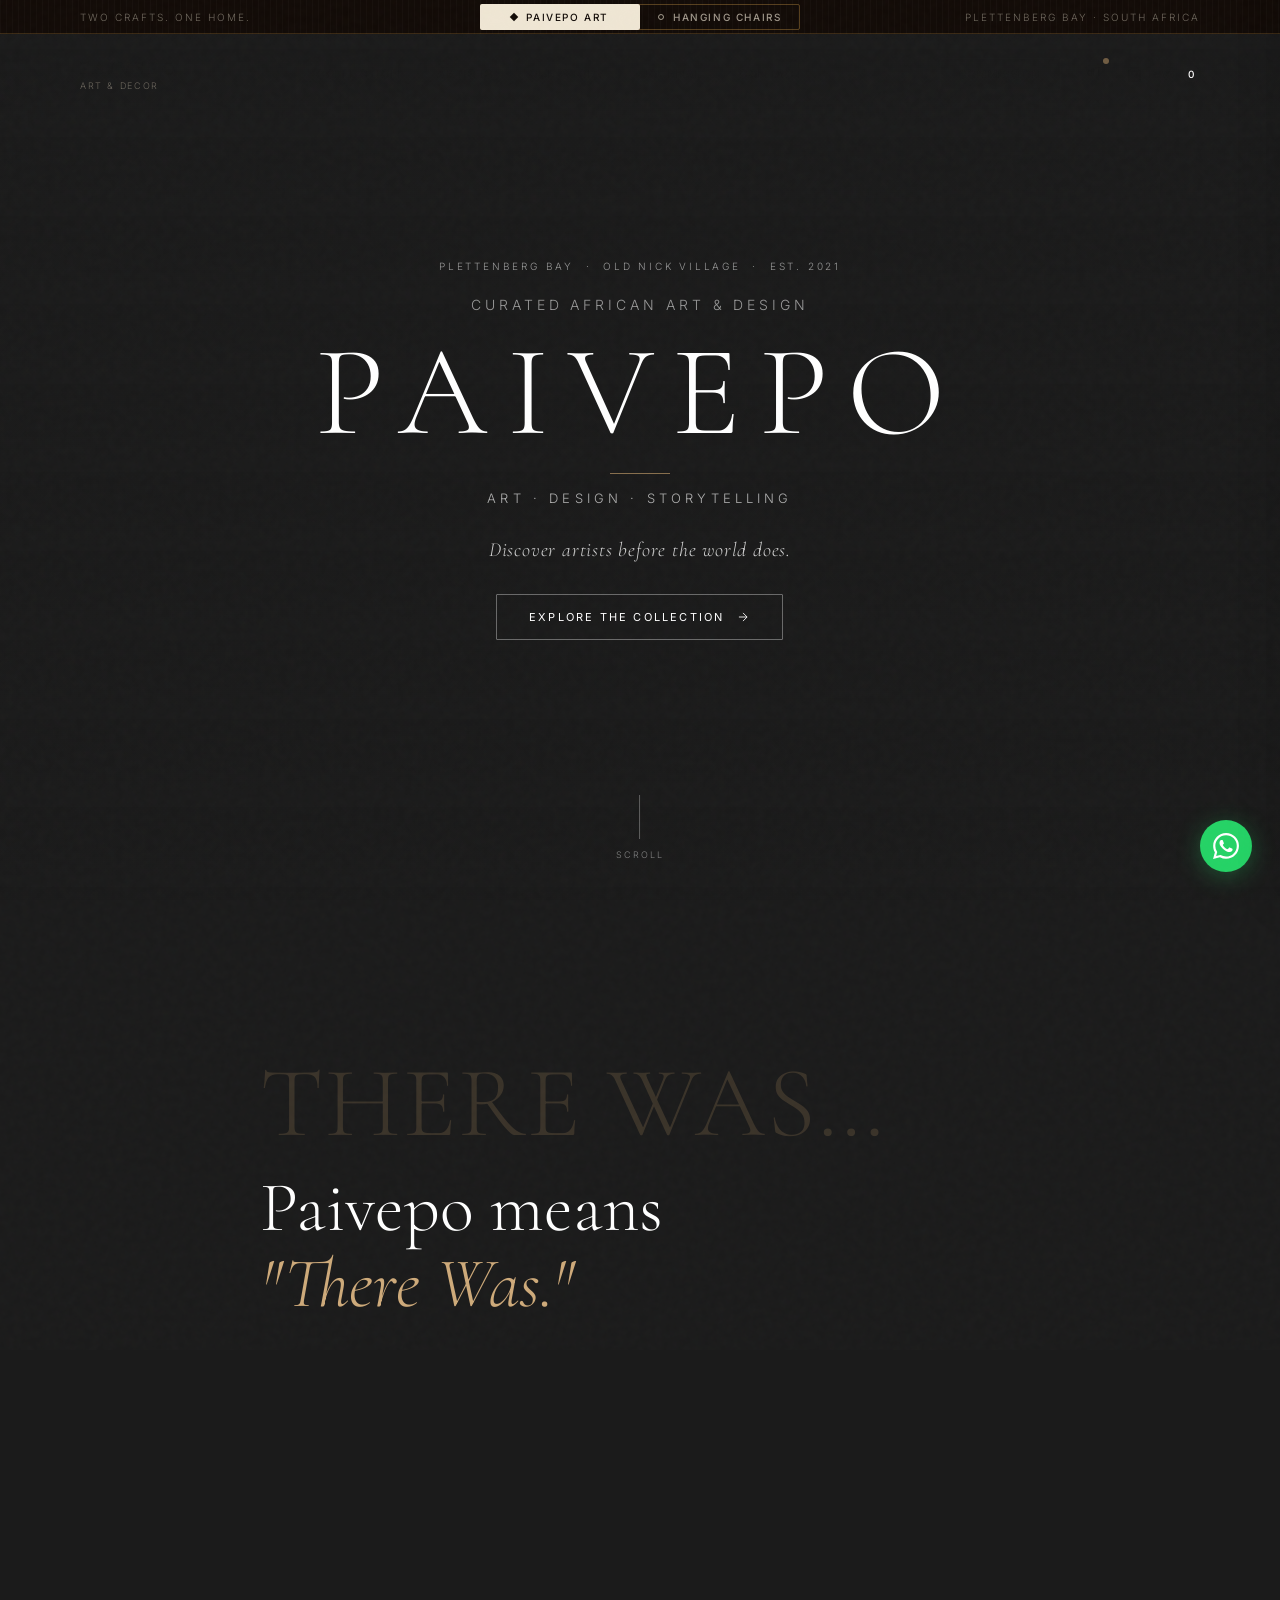
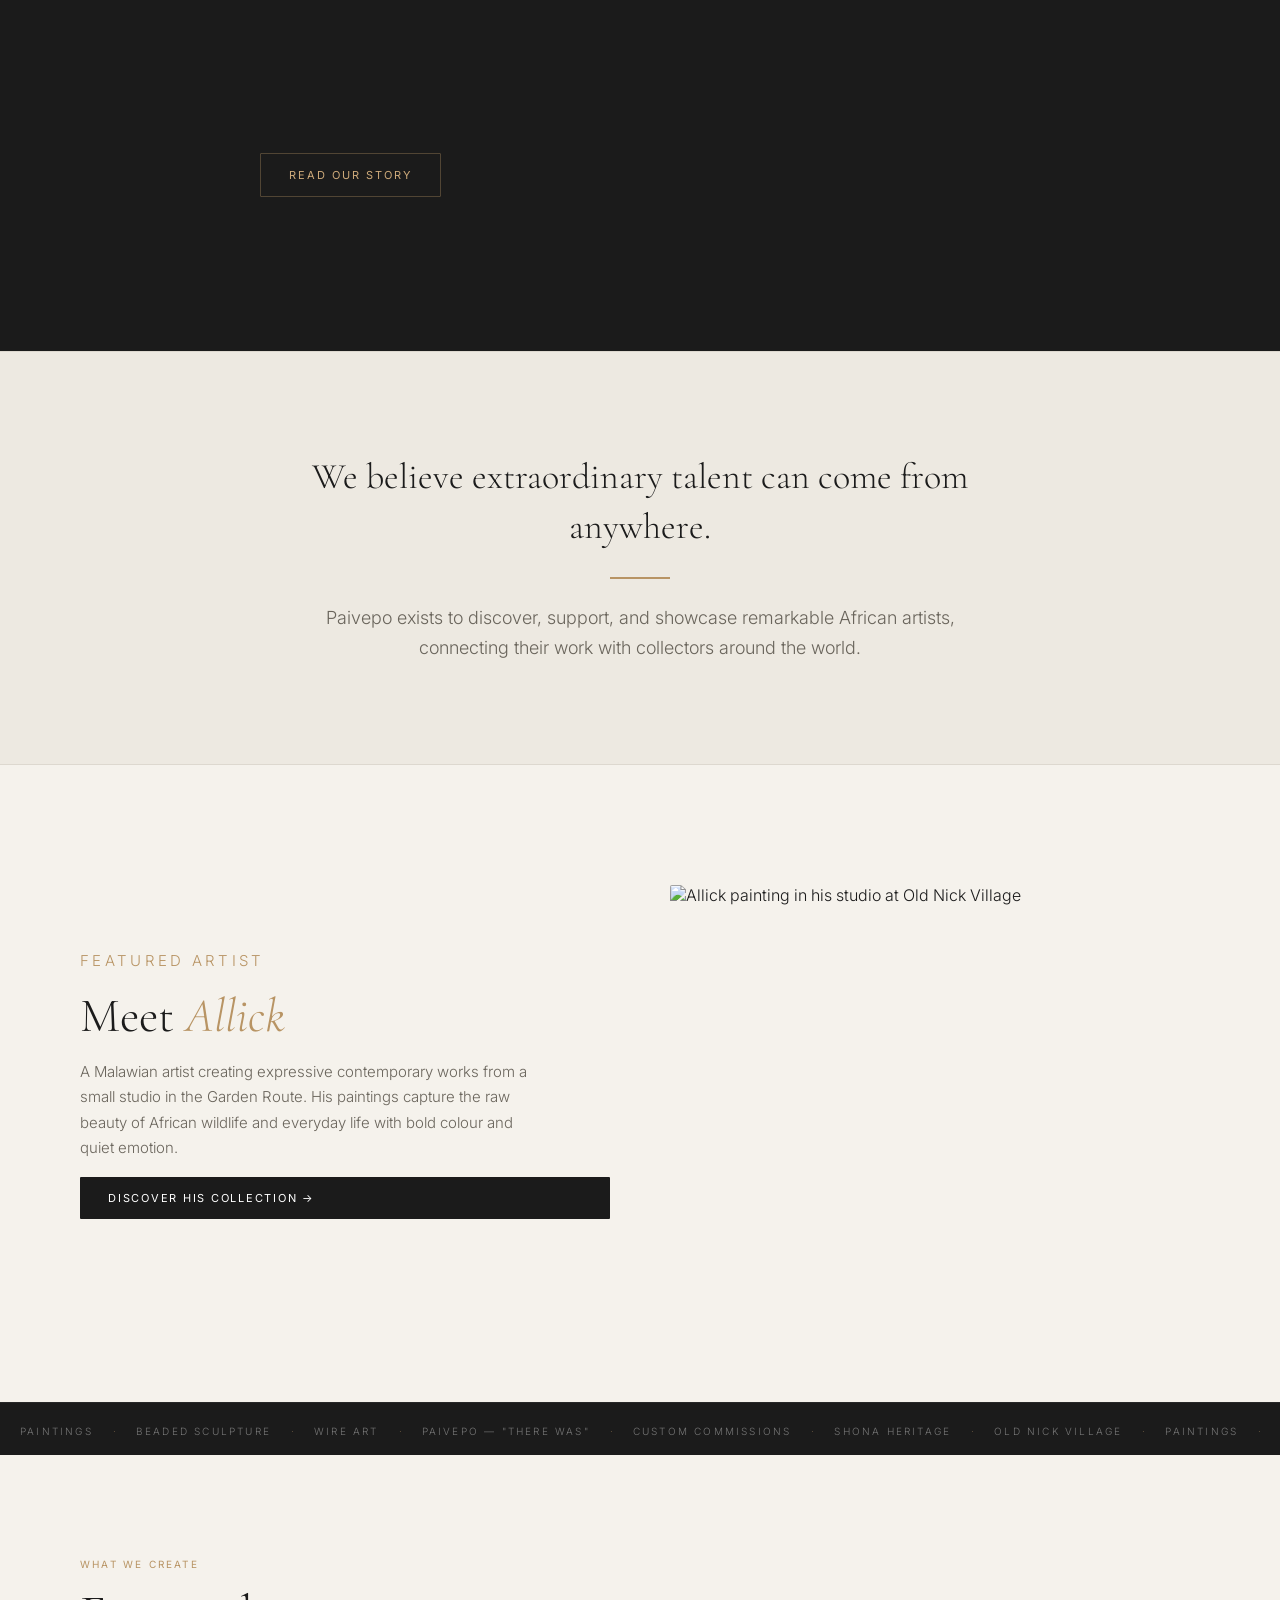
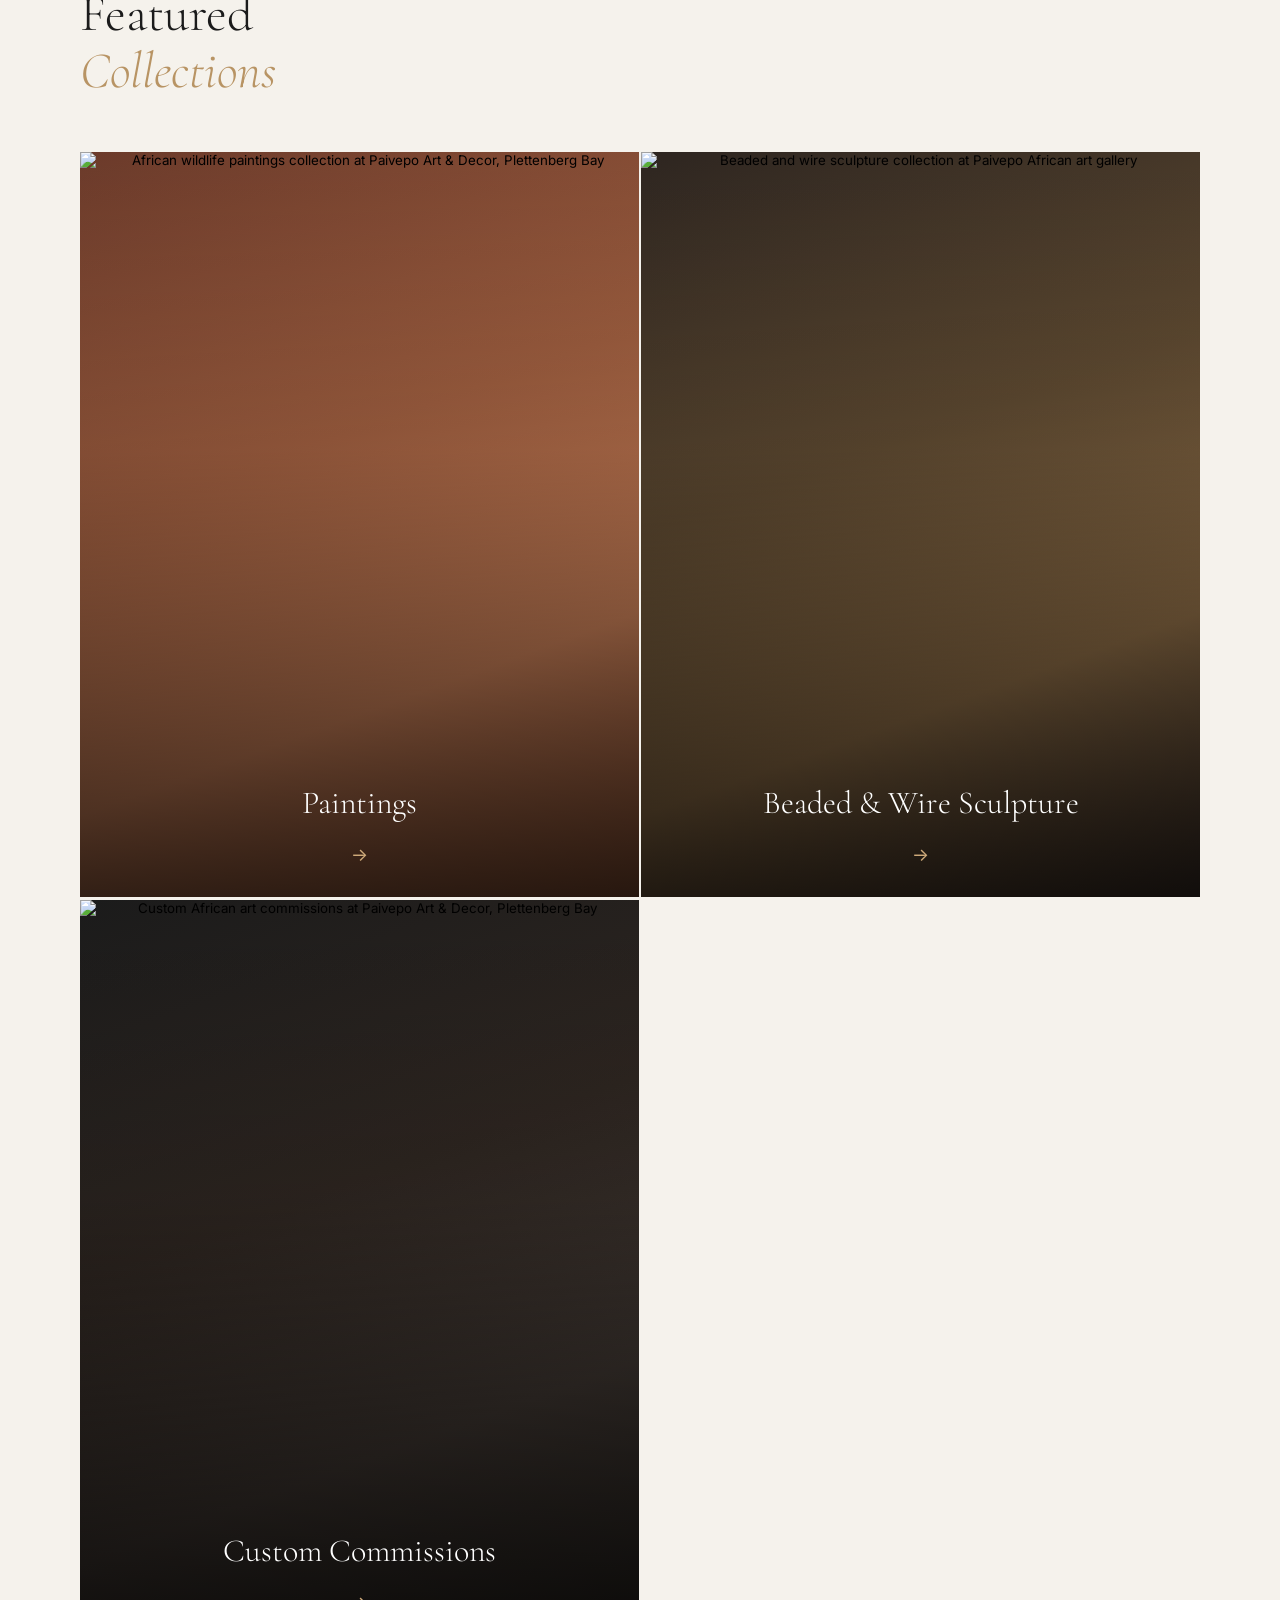
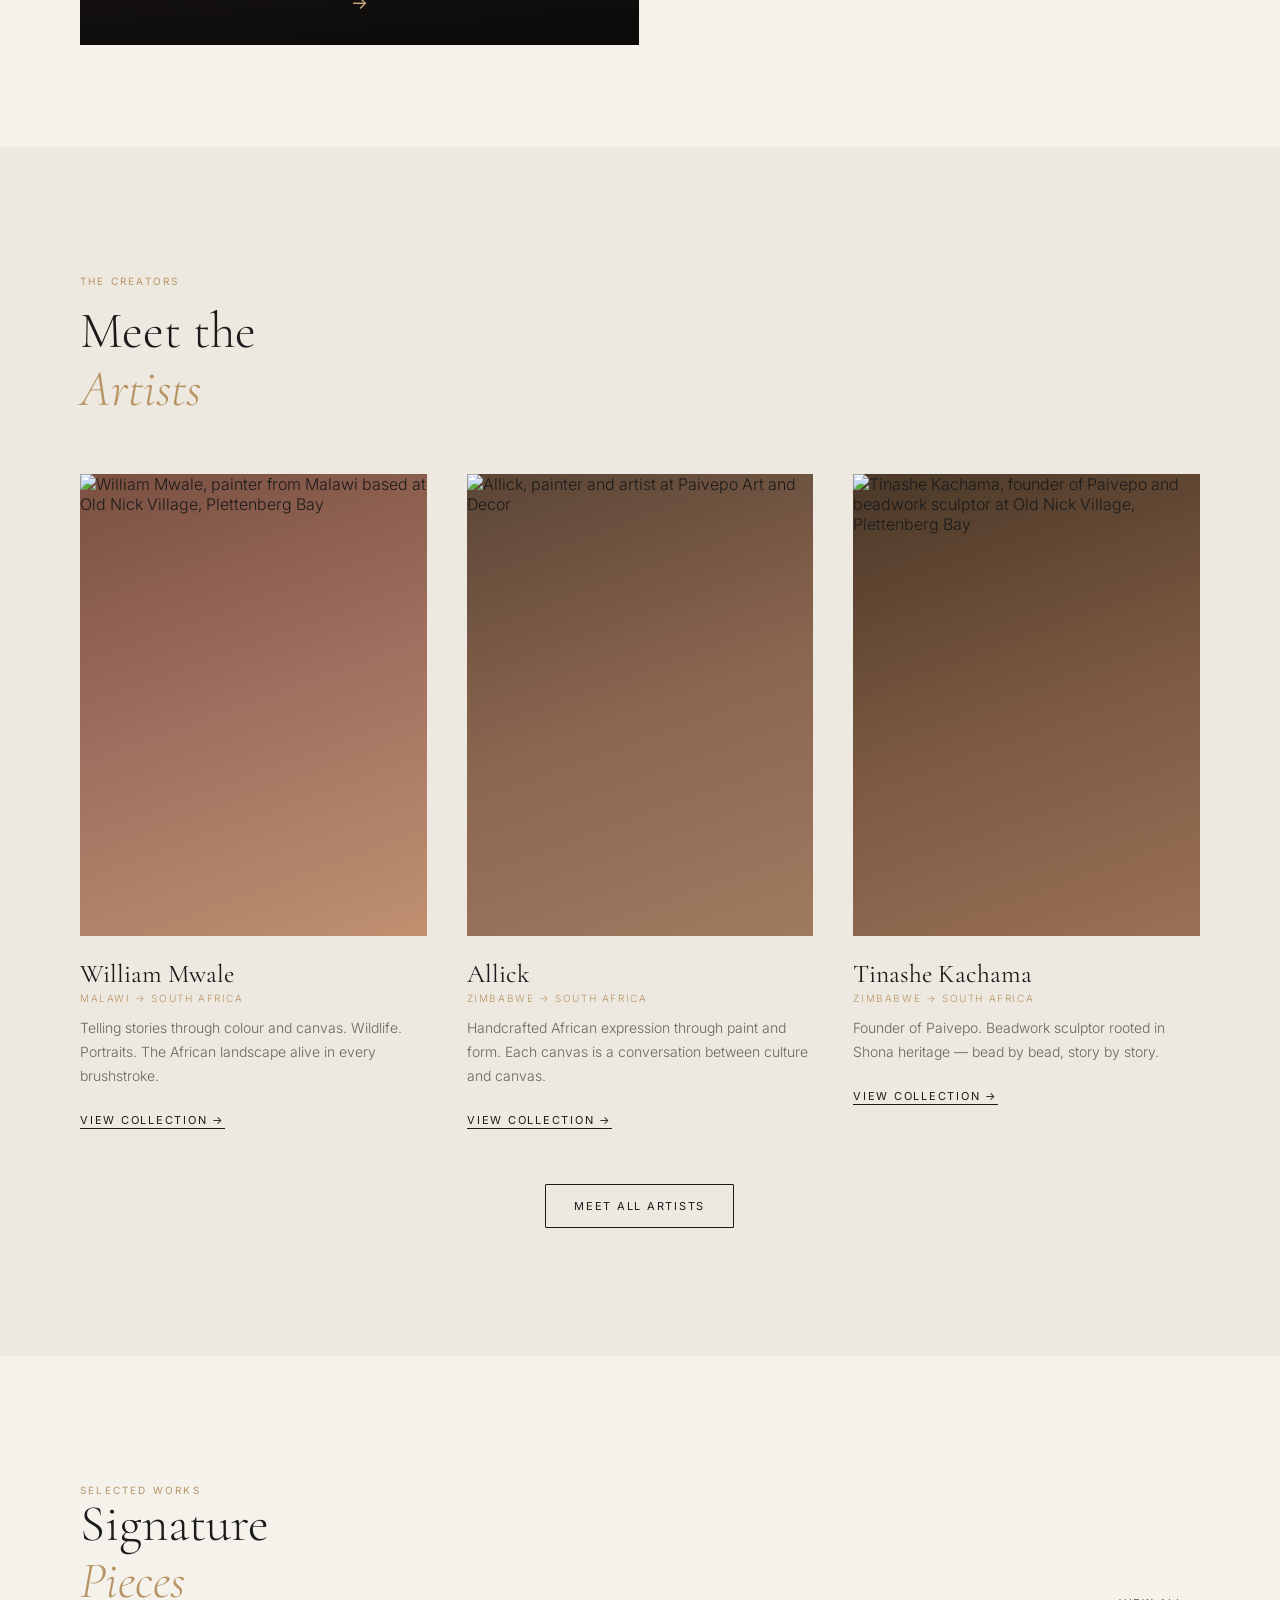
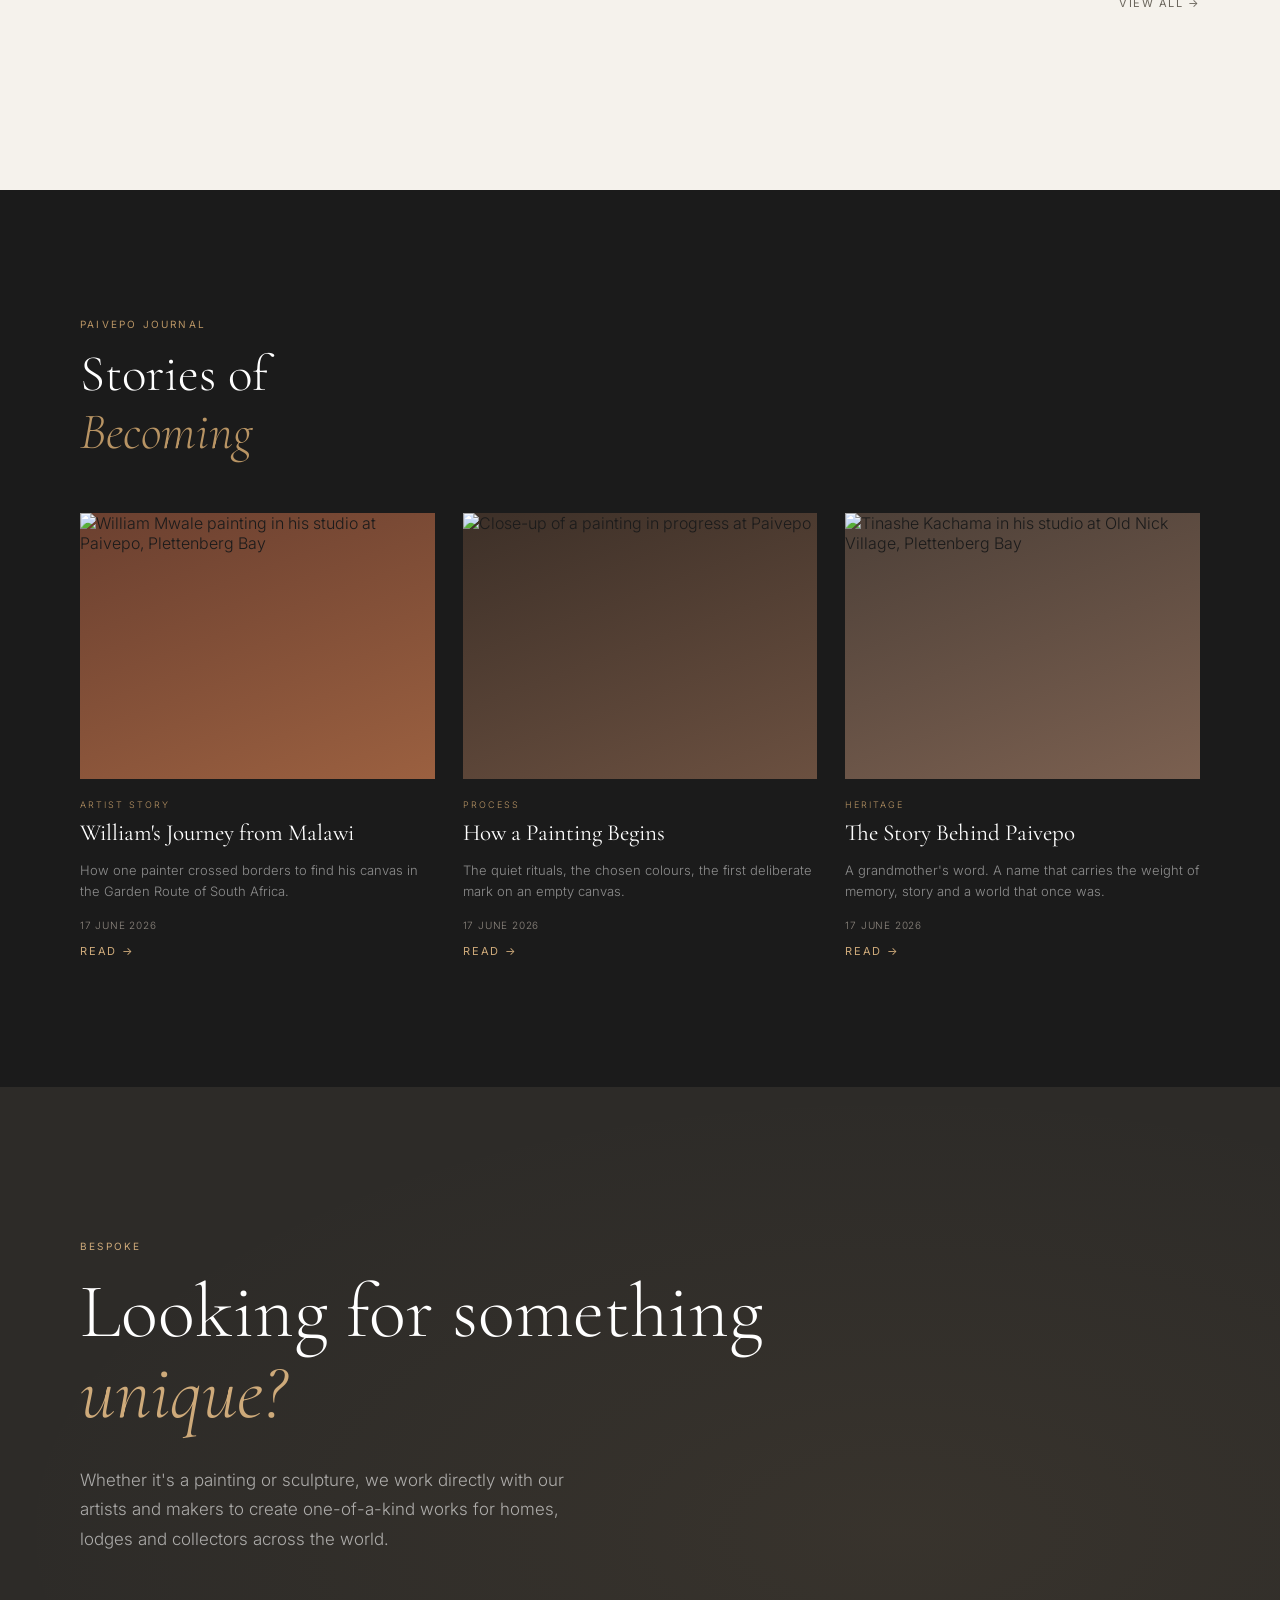
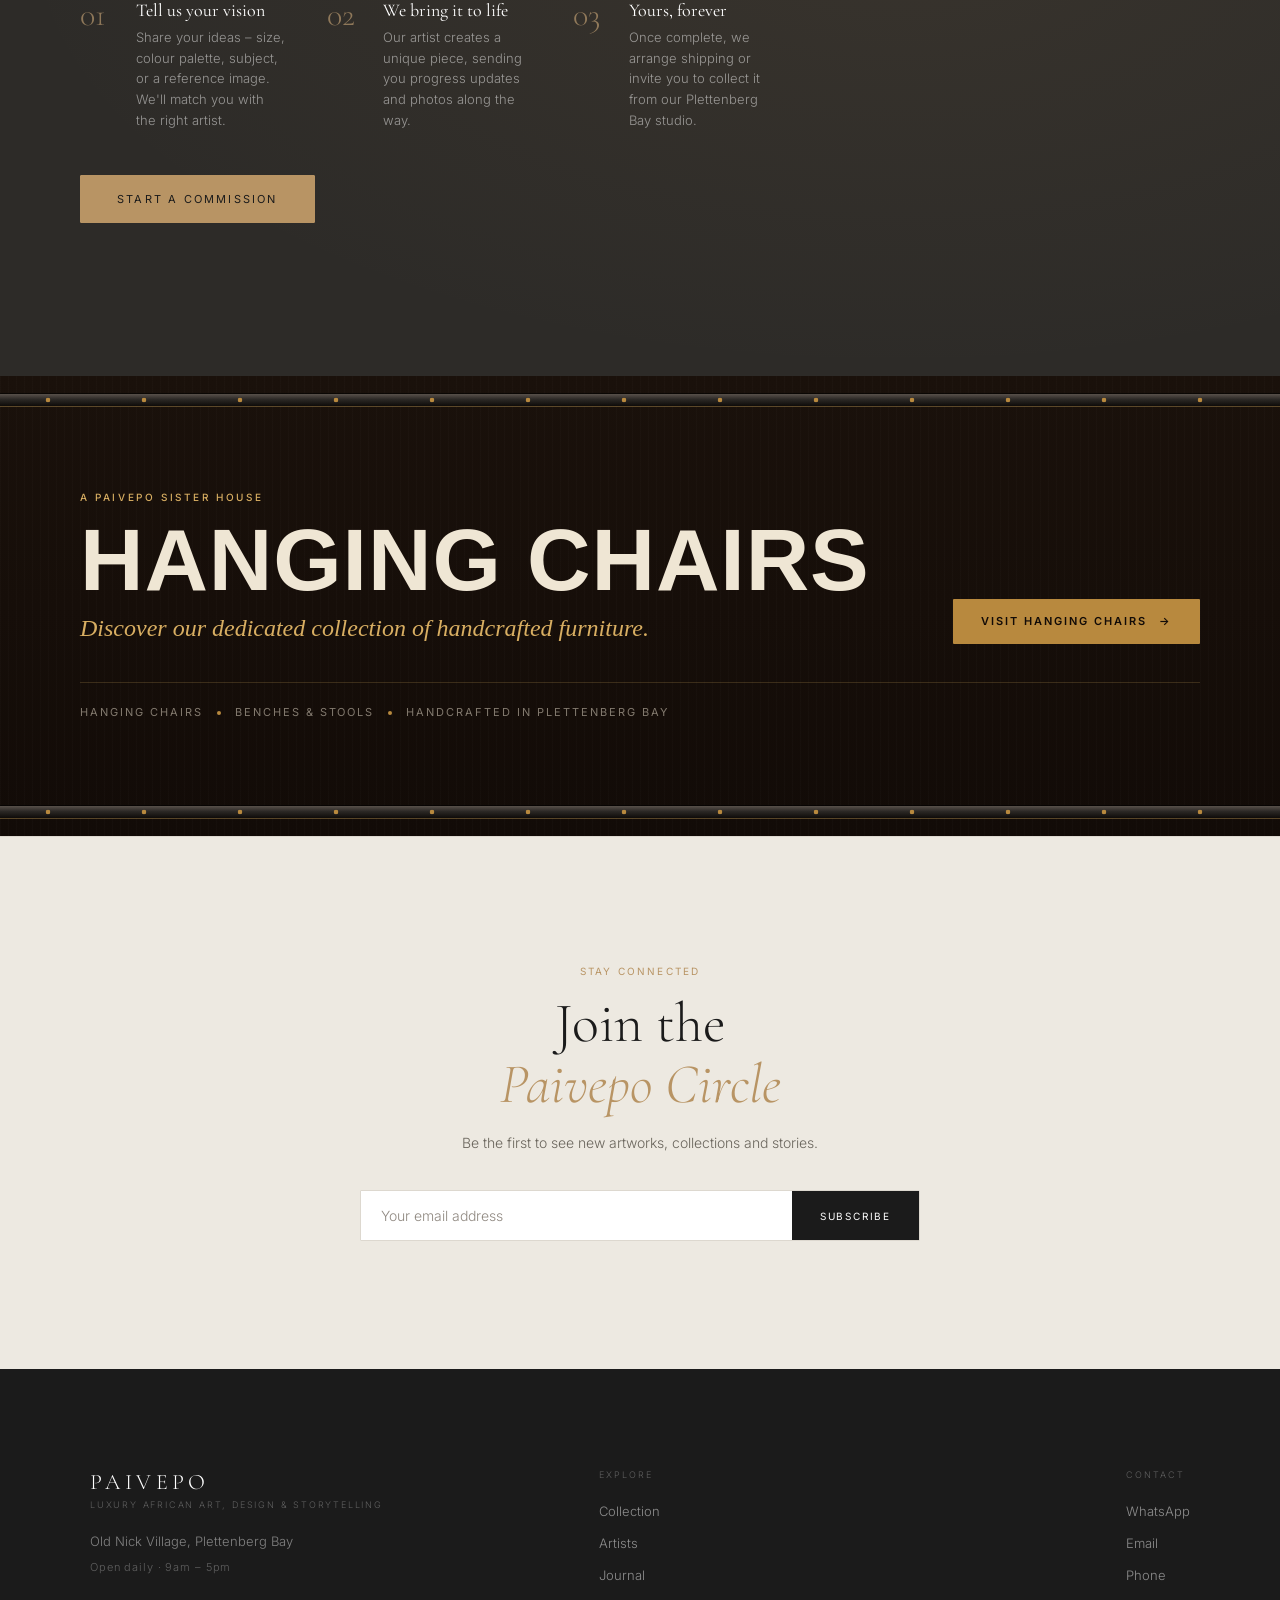
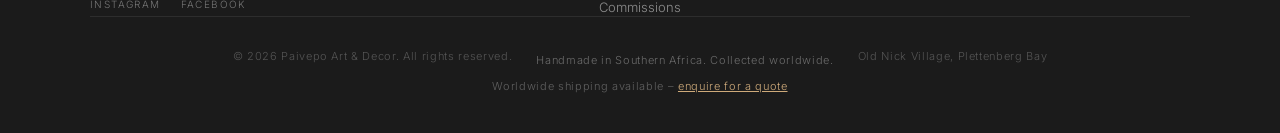
==== commit cf7f40f6: "Remove custom cursor implementation and adjust image object-fit properties for better responsiveness" ====
--- a/index.html
+++ b/index.html
@@ -115,8 +115,6 @@
   </head>
   <body>
     <a class="skip-link" href="#main-content">Skip to main content</a>
-    <div id="cur" aria-hidden="true"></div>
-    <div id="cur-r" aria-hidden="true"></div>
     <div class="toast" id="toast" role="status" aria-live="polite"></div>
 
     <div class="bb-bar">
@@ -304,10 +302,7 @@
               <button class="mm-link" data-page="contact">Contact</button>
             </li>
             <li>
-              <a
-                class="mm-link mm-link--barrel"
-                href="/hangingchairs.html"
-              >
+              <a class="mm-link mm-link--barrel" href="/hangingchairs.html">
                 Hanging Chairs<small>A Paivepo sister house</small>
               </a>
             </li>
@@ -509,9 +504,8 @@
               <p>
                 Today, Paivepo has become a home for artists, makers, and
                 storytellers whose work deserves to be seen by the world. From
-                wildlife paintings and beaded sculpture, every piece carries
-                a story of creativity,
-                resilience, and becoming.
+                wildlife paintings and beaded sculpture, every piece carries a
+                story of creativity, resilience, and becoming.
               </p>
               <p>
                 Based at Old Nick Village in Plettenberg Bay, we work with
@@ -1048,8 +1042,8 @@
             </h2>
             <p class="comm-body">
               Whether it's a painting or sculpture, we work directly with our
-              artists and makers to create one-of-a-kind works
-              for homes, lodges and collectors across the world.
+              artists and makers to create one-of-a-kind works for homes, lodges
+              and collectors across the world.
             </p>
             <div class="comm-steps">
               <div class="comm-step">
@@ -1102,10 +1096,7 @@
                 Discover our dedicated collection of handcrafted furniture.
               </p>
             </div>
-            <a
-              class="bb-cta"
-              href="/hangingchairs.html"
-            >
+            <a class="bb-cta" href="/hangingchairs.html">
               <span class="bb-cta__label">Visit Hanging Chairs</span
               ><span aria-hidden="true">→</span>
             </a>
@@ -1708,8 +1699,8 @@
               become something larger than one story. It is a home — for
               artists, makers and creators whose work deserves to be seen by the
               world. Based at Old Nick Village in Plettenberg Bay, we bring
-              together African art, sculpture, and storytelling under
-              one roof.<br /><br /><strong
+              together African art, sculpture, and storytelling under one
+              roof.<br /><br /><strong
                 >Paivepo is a bridge – connecting collectors around the world
                 with overlooked African artists whose work deserves to be
                 seen.</strong
@@ -1740,10 +1731,10 @@
               <h3 class="proc-t">The Craft</h3>
               <p class="proc-p">
                 Whether it is a wildlife painting or a beaded sculpture, we
-                believe craftsmanship is a
-                form of storytelling. Every piece begins with an idea, shaped by
-                patience, skill, and countless hours of work. We celebrate the
-                makers behind the work as much as the work itself.
+                believe craftsmanship is a form of storytelling. Every piece
+                begins with an idea, shaped by patience, skill, and countless
+                hours of work. We celebrate the makers behind the work as much
+                as the work itself.
               </p>
             </div>
             <div class="proc-step">
--- a/css/styles.css
+++ b/css/styles.css
@@ -145,52 +145,6 @@
   clip:rect(0,0,0,0); white-space:nowrap; border:0;
 }
 
-/* ── CUSTOM CURSOR ── */
-#cur {
-  position: fixed;
-  width: 7px;
-  height: 7px;
-  background: var(--charcoal);
-  border-radius: 50%;
-  pointer-events: none;
-  z-index: 13000;
-  transform: translate(-50%, -50%);
-  will-change: transform;
-  mix-blend-mode: difference;
-  transition: transform 0.25s cubic-bezier(.16,1,.3,1);
-}
-#cur-r {
-  position: fixed;
-  width: 30px;
-  height: 30px;
-  border: 1px solid var(--charcoal);
-  border-radius: 50%;
-  pointer-events: none;
-  z-index: 12999;
-  transform: translate(-50%, -50%);
-  will-change: transform;
-  opacity: .45;
-  transition: transform 0.3s cubic-bezier(.16,1,.3,1);
-}
-
-/* Show cursor only for mouse users */
-@media (hover: hover) and (pointer: fine) {
-  #cur, #cur-r {
-    display: block;
-  }
-  * {
-    cursor: none !important;
-  }
-}
-
-/* Big cursor on hover */
-.cur-big #cur {
-  transform: translate(-50%, -50%) scale(1);
-}
-.cur-big #cur-r {
-  transform: translate(-50%, -50%) scale(1.6);
-}
-
 /* ── TOAST ── */
 .toast {
   position: fixed; bottom:32px; left:50%; transform:translateX(-50%) translateY(20px);
@@ -965,10 +919,8 @@
 }
 .feat-img {
   display: block; width: 100%;
-  aspect-ratio: 3 / 4; object-fit: cover;
-  transition: transform .7s var(--ease-luxury);
-}
-.feat-item:hover .feat-img { transform: scale(1.04); }
+  aspect-ratio: 3 / 4; object-fit: contain;
+}
 .feat-info {
   padding: 16px 0 8px;
 }
@@ -1541,12 +1493,15 @@
   background: var(--ivory-deep);
 }
 .gal-card.is-sold { cursor: default; }
-.gal-img-wrap { overflow: hidden; aspect-ratio: 3/4; position: relative; }
+.gal-img-wrap {
+  overflow: hidden;
+  aspect-ratio: 3/4;
+  position: relative;
+  background: var(--ivory-deep);
+}
 .gal-img {
-  width: 100%; height: 100%; object-fit: cover;
-  transition: transform .7s var(--ease-luxury);
-}
-.gal-card:hover .gal-img { transform: scale(1.06); }
+  width: 100%; height: 100%; object-fit: contain;
+}
 .gal-ov {
   position: absolute; inset: 0;
   background: rgba(27,27,27,0);
@@ -1608,7 +1563,7 @@
   background: var(--ivory-deep);
 }
 .prod-imgs img {
-  width: 100%; height: 100%; object-fit: cover;
+  width: 100%; height: 100%; object-fit: contain;
   object-position: center top;
   cursor: zoom-in;
 }
@@ -2351,7 +2306,7 @@
   margin: 0;
 }
 .feat-img-wrap .gallery-figure img {
-  object-fit: cover;
+  object-fit: contain;
 }
 
 .gal-img-wrap .gallery-figure,
@@ -2363,7 +2318,7 @@
   margin: 0;
 }
 .gal-img-wrap .gallery-figure img {
-  object-fit: cover;
+  object-fit: contain;
 }
 
 /* ── Broken image fallback ── */
@@ -2533,10 +2488,6 @@
   * {
     animation-duration: 0.01ms !important;
     animation-iteration-count: 1 !important;
-    transition-duration: 0.01ms !important;
-  }
-  .cur-big #cur,
-  .cur-big #cur-r {
     transition-duration: 0.01ms !important;
   }
   img.blur-up {
@@ -2690,7 +2641,7 @@
 .prod-main-wrap img {
   width: 100%;
   height: 100%;
-  object-fit: cover;
+  object-fit: contain;
   object-position: center top;
   cursor: zoom-in;
   transition: filter 0.3s ease;
@@ -2739,7 +2690,7 @@
 .prod-thumbs .thumb-btn img {
   width: 100%;
   height: 100%;
-  object-fit: cover;
+  object-fit: contain;
   display: block;
 }
 
--- a/css/responsive.css
+++ b/css/responsive.css
@@ -81,7 +81,7 @@
 
 /* ── Print ── */
 @media print {
-  #nav, .wa-float, #cur, #cur-r, .mobile-menu,
+  #nav, .wa-float, .mobile-menu,
   .cart-ov, .cart-sb, .zoom-modal, .toast,
   .hero-sc, .mq-wrap, .sound-btn, .hamburger { display: none !important; }
 
@@ -122,12 +122,13 @@
   overflow: hidden;
   aspect-ratio: 3 / 4;
   position: relative;
+  background: var(--ivory-deep);
 }
 .feat-img-wrap picture {
   position: absolute; inset: 0;
 }
 .feat-img {
-  width: 100%; height: 100%; object-fit: cover;
+  width: 100%; height: 100%; object-fit: contain;
   display: block;
 }
 .feat-meta {
@@ -223,9 +224,6 @@
   .nav-right {
     gap: 12px;
   }
-  .nav-shop {
-    display: none;
-  }
   .cart-btn {
     gap: 4px;
   }
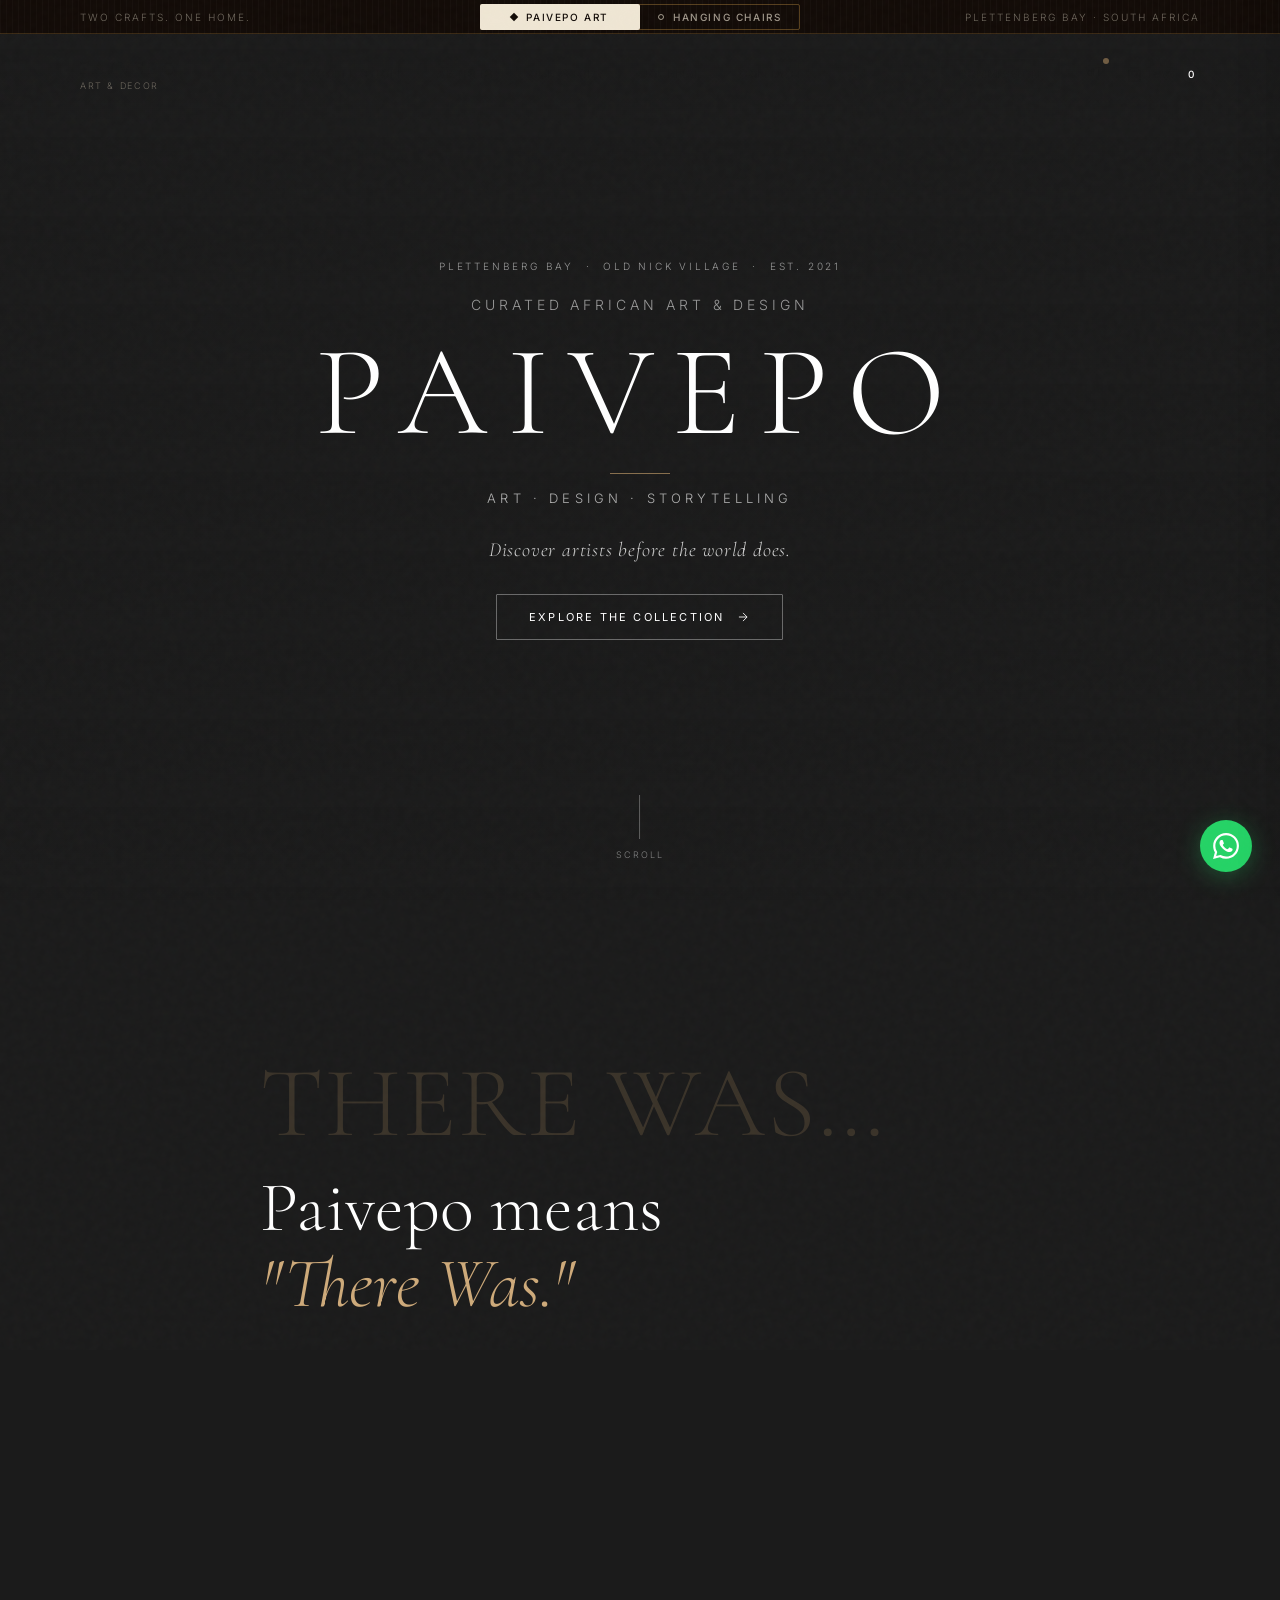
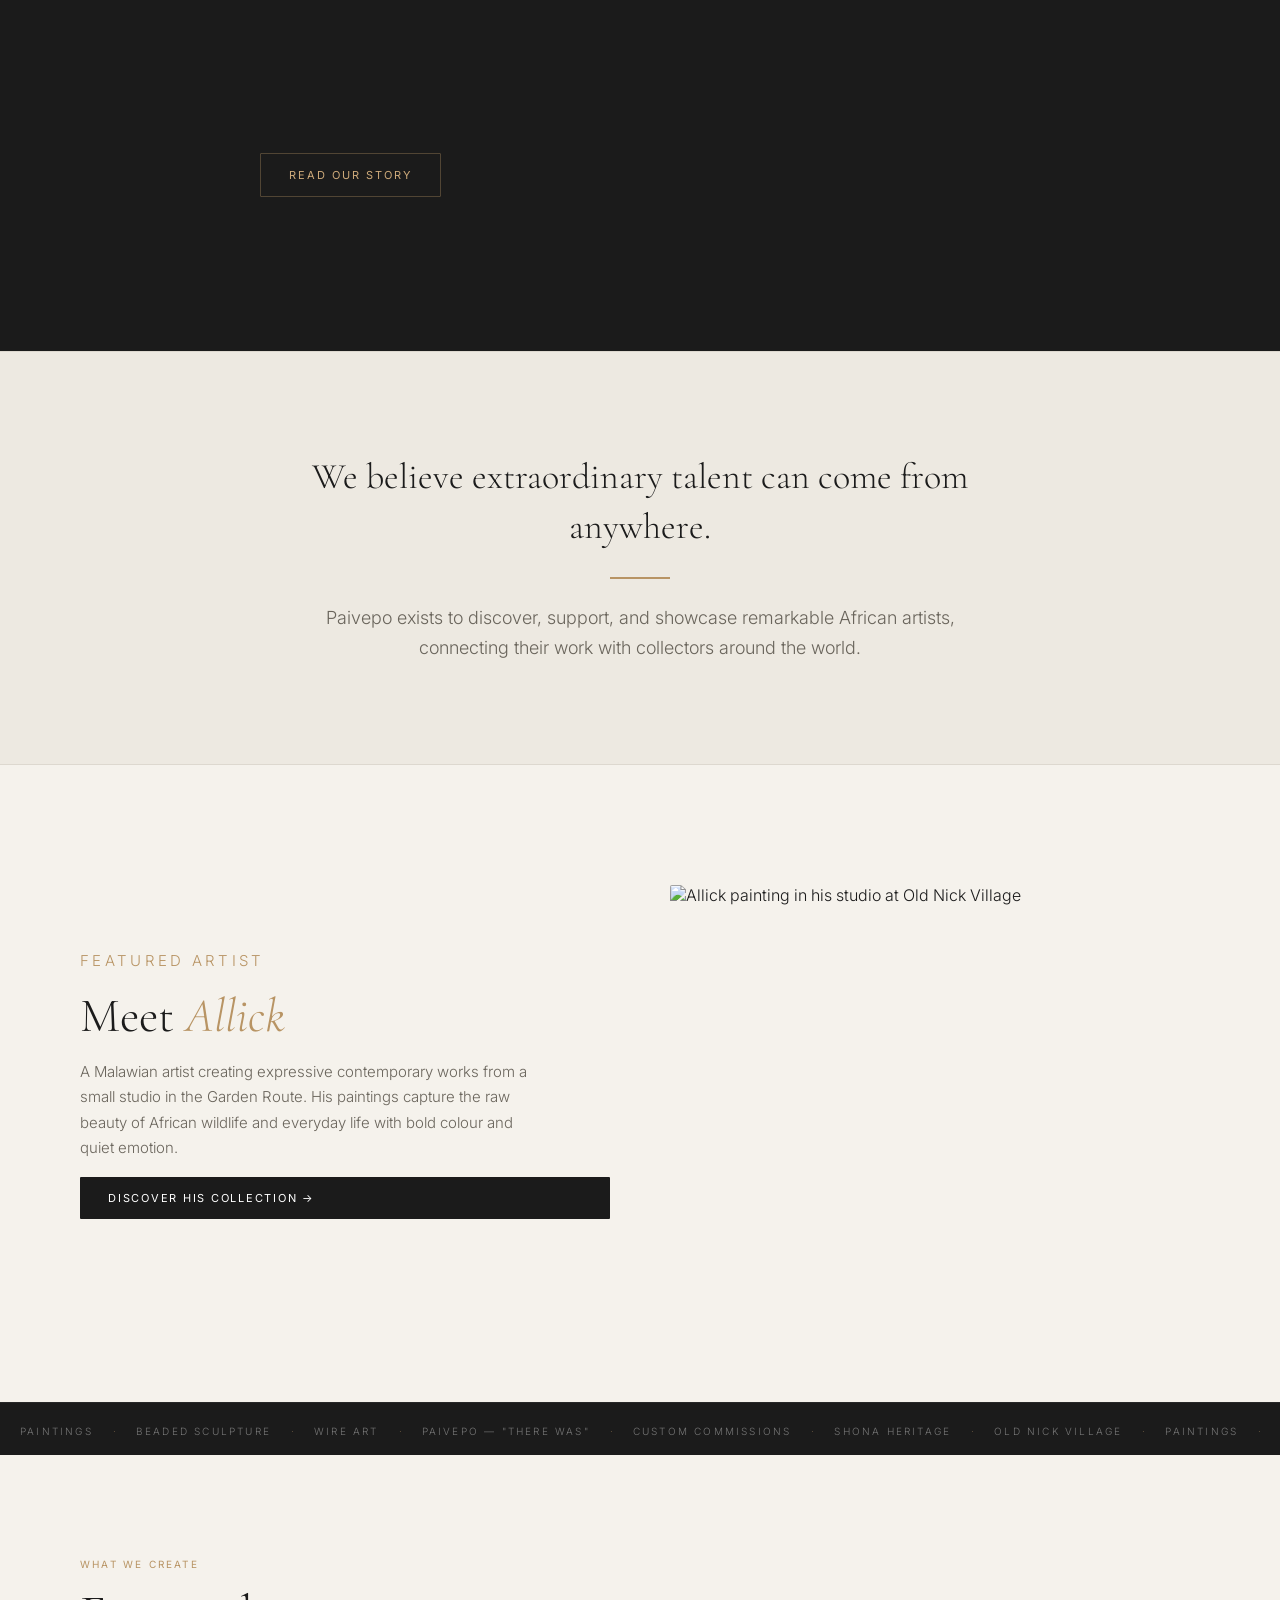
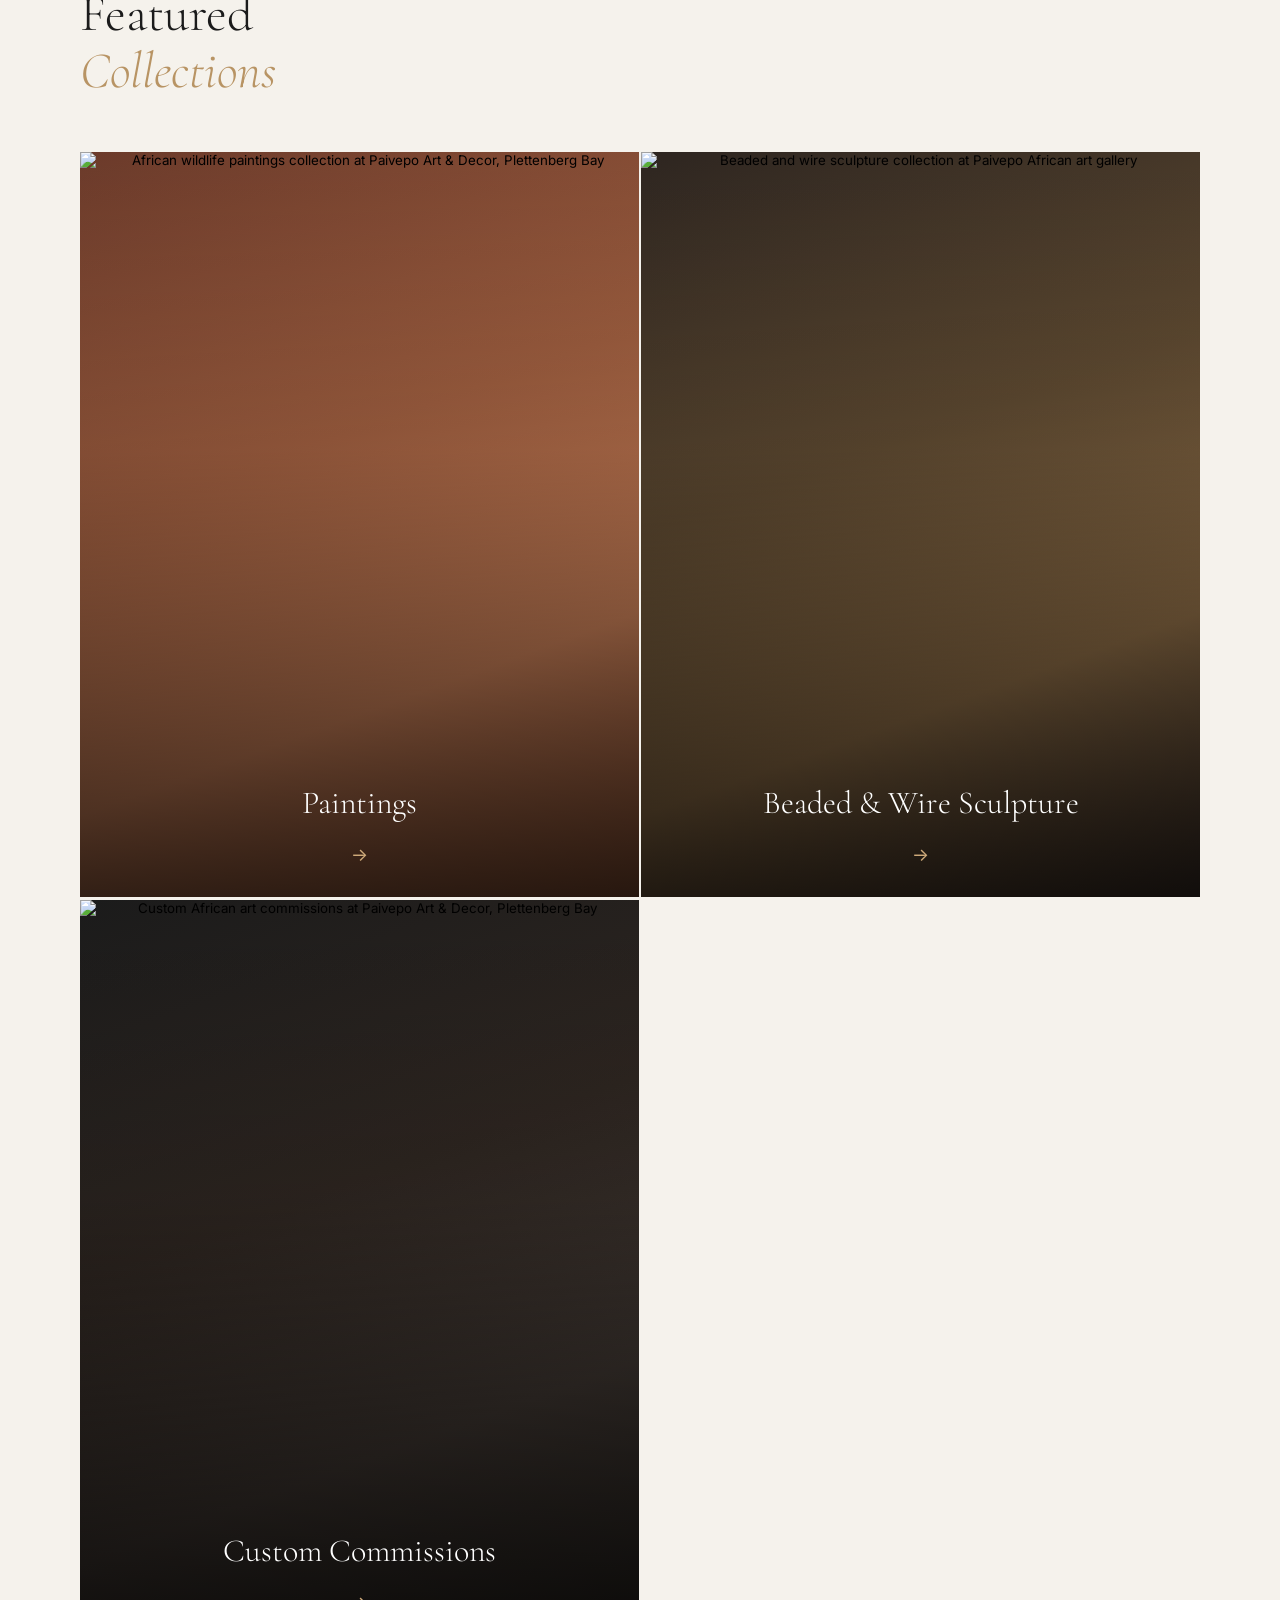
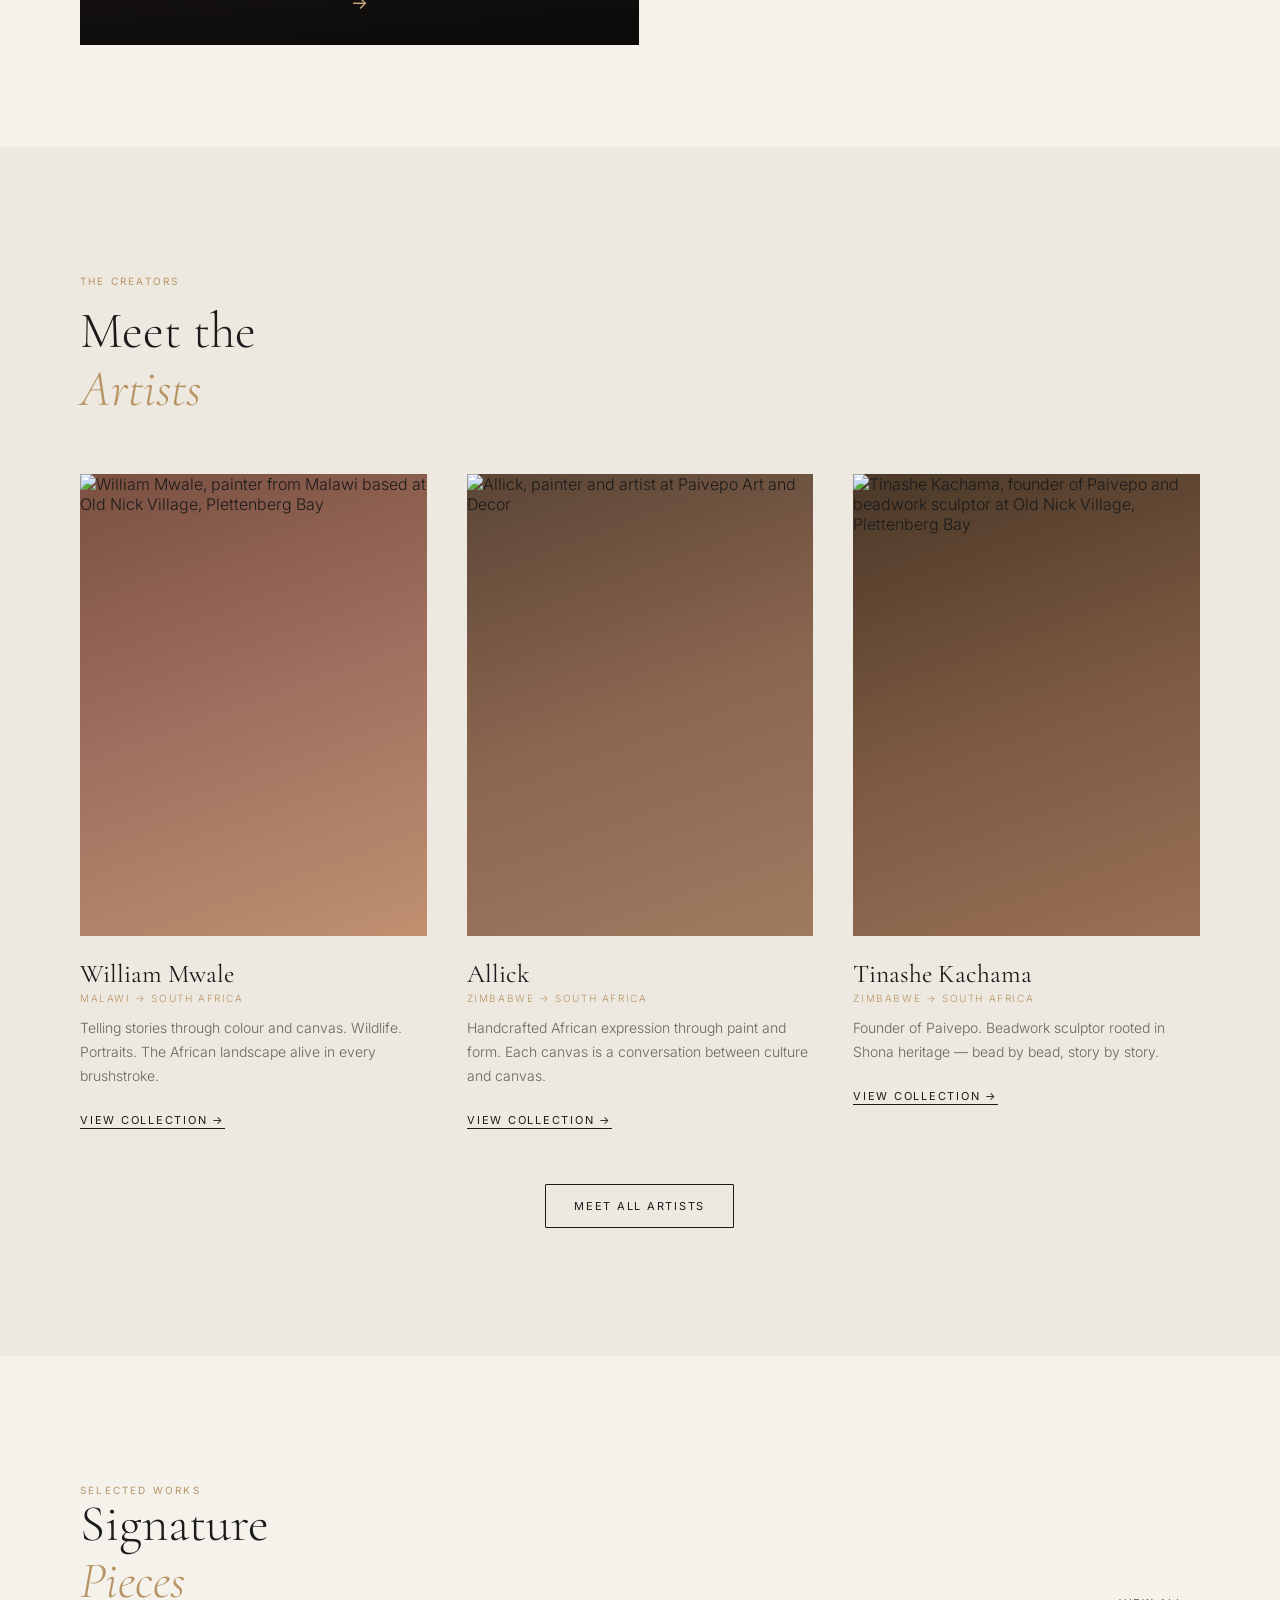
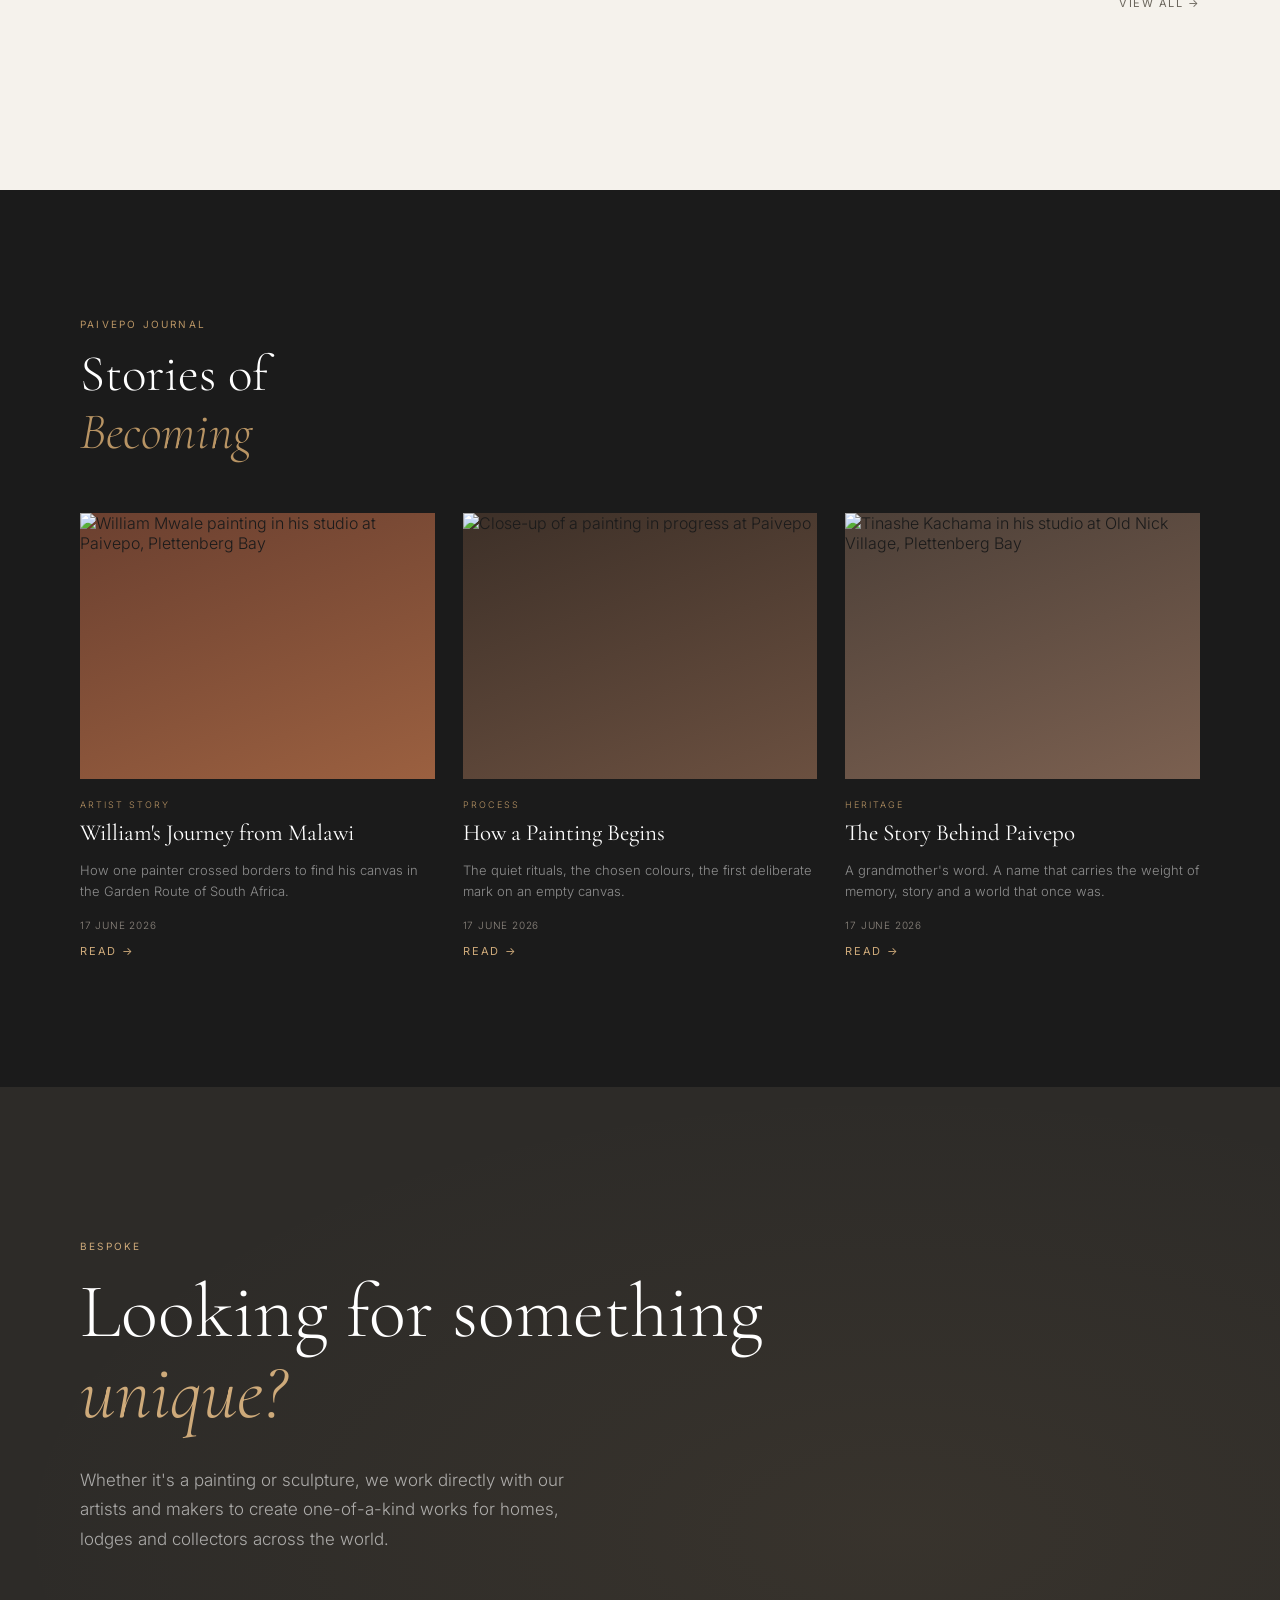
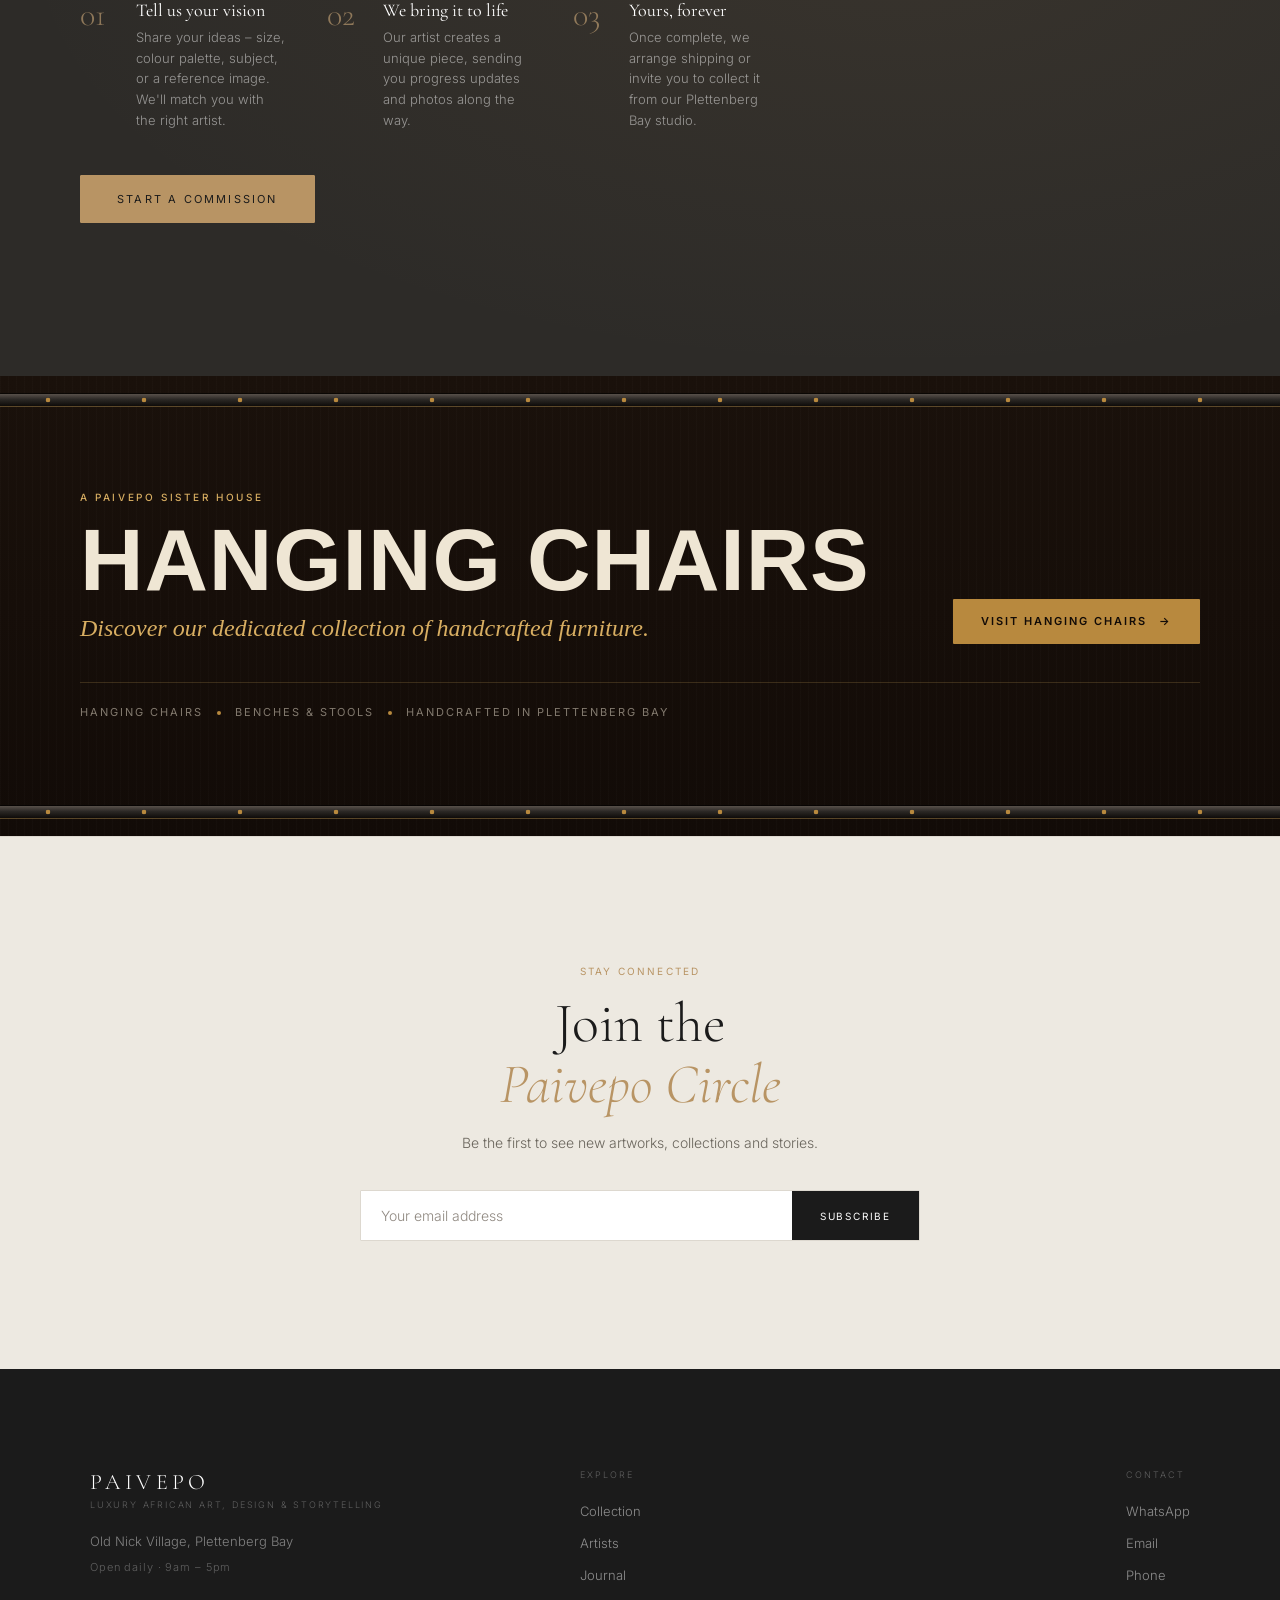
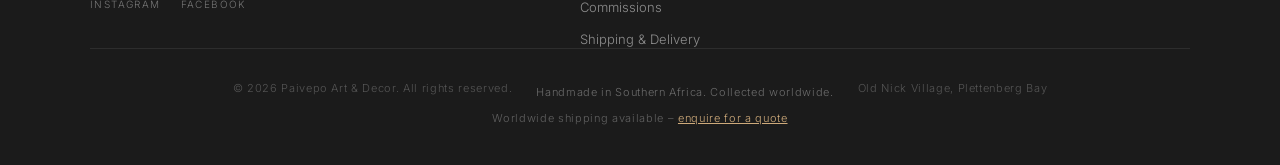
==== commit b3132380: "Add shipping and delivery information to various pages and update sitemap" ====
--- a/index.html
+++ b/index.html
@@ -355,6 +355,18 @@
         <div class="cart-empty">Your bag is empty</div>
       </div>
       <div class="cart-ft">
+        <aside class="cart-delivery" aria-labelledby="cart-delivery-title">
+          <h2 id="cart-delivery-title">Delivery Information</h2>
+          <p>
+            PostNet2PostNet delivery is available at checkout for South African
+            orders. Door-to-door, overnight, road freight and international
+            deliveries are available by quotation. Please contact us before
+            ordering if you require an alternative delivery arrangement.
+          </p>
+          <a href="/shipping-delivery" data-page="shipping"
+            >Read our Shipping &amp; Delivery information</a
+          >
+        </aside>
         <div class="cart-tot">
           <span class="ct-lbl">Total</span>
           <span class="ct-val" id="cartTot">R0</span>
@@ -592,7 +604,7 @@
               beauty of African wildlife and everyday life with bold colour and
               quiet emotion.
             </p>
-            <button class="btn" data-page="gallery" data-filter="Paintings">
+            <button class="btn" data-page="gallery" data-filter="ORIGINAL PAINTINGS">
               Discover his collection →
             </button>
           </div>
@@ -649,8 +661,8 @@
               <button
                 class="coll-btn"
                 data-page="gallery"
-                data-filter="Paintings"
-                aria-label="View the Paintings collection"
+                data-filter="ORIGINAL PAINTINGS"
+                aria-label="View the Original Paintings collection"
               >
                 <div
                   class="coll-img coll-img--paintings"
@@ -686,8 +698,8 @@
               <button
                 class="coll-btn"
                 data-page="gallery"
-                data-filter="Birds"
-                aria-label="View Beaded and Wire Sculpture collection"
+                data-filter="BEADED SCULPTURES"
+                aria-label="View the Beaded Sculptures collection"
               >
                 <div
                   class="coll-img coll-img--sculpture"
@@ -793,7 +805,7 @@
                 <button
                   class="artist-cta"
                   data-page="gallery"
-                  data-filter="Paintings"
+                  data-filter="ORIGINAL PAINTINGS"
                 >
                   View Collection →
                 </button>
@@ -827,7 +839,7 @@
                 <button
                   class="artist-cta"
                   data-page="gallery"
-                  data-filter="Paintings"
+                  data-filter="ORIGINAL PAINTINGS"
                 >
                   View Collection →
                 </button>
@@ -1182,6 +1194,11 @@
                 <li><button data-page="artists">Artists</button></li>
                 <li><button data-page="journal">Journal</button></li>
                 <li><button data-page="contact">Commissions</button></li>
+                <li>
+                  <a href="/shipping-delivery" data-page="shipping"
+                    >Shipping &amp; Delivery</a
+                  >
+                </li>
               </ul>
             </div>
             <div class="ft-col-right">
@@ -1238,23 +1255,23 @@
           role="group"
           aria-label="Filter works by category"
         >
-          <button class="f-btn active" data-filter="All" aria-pressed="true">
-            All
+          <button class="f-btn active" data-filter="ALL WORKS" aria-pressed="true">
+            ALL WORKS
           </button>
-          <button class="f-btn" data-filter="Paintings" aria-pressed="false">
-            Paintings
+          <button class="f-btn" data-filter="ANIMAL WALL ART" aria-pressed="false">
+            ANIMAL WALL ART
           </button>
-          <button class="f-btn" data-filter="Birds" aria-pressed="false">
-            Birds
+          <button class="f-btn" data-filter="ORIGINAL PAINTINGS" aria-pressed="false">
+            ORIGINAL PAINTINGS
           </button>
-          <button class="f-btn" data-filter="Wild" aria-pressed="false">
-            Wild Animals
+          <button class="f-btn" data-filter="BEADED SCULPTURES" aria-pressed="false">
+            BEADED SCULPTURES
           </button>
-          <button class="f-btn" data-filter="Floral" aria-pressed="false">
-            Floral
+          <button class="f-btn" data-filter="FLORAL &amp; BOTANICAL" aria-pressed="false">
+            FLORAL &amp; BOTANICAL
           </button>
-          <button class="f-btn" data-filter="Wire" aria-pressed="false">
-            Wire Art
+          <button class="f-btn" data-filter="DECORATIVE OBJECTS" aria-pressed="false">
+            DECORATIVE OBJECTS
           </button>
           <div class="f-sep" aria-hidden="true"></div>
           <label class="f-avail">
@@ -1302,6 +1319,11 @@
               <ul class="ft-links">
                 <li><button data-page="artists">The Artists</button></li>
                 <li><button data-page="contact">Contact</button></li>
+                <li>
+                  <a href="/shipping-delivery" data-page="shipping"
+                    >Shipping &amp; Delivery</a
+                  >
+                </li>
               </ul>
             </div>
           </div>
@@ -1490,6 +1512,32 @@
             aria-label="Related works"
           ></div>
         </section>
+        <footer role="contentinfo">
+          <div class="ft-grid ft-grid--slim">
+            <div>
+              <div class="ft-logo">PAIVEPO</div>
+              <div class="ft-sub">Art &amp; Decor</div>
+              <p class="ft-tag">Old Nick Village, Plettenberg Bay.</p>
+            </div>
+            <div>
+              <div class="ft-col-t">Links</div>
+              <ul class="ft-links">
+                <li><button data-page="contact">Contact</button></li>
+                <li>
+                  <a href="/shipping-delivery" data-page="shipping"
+                    >Shipping &amp; Delivery</a
+                  >
+                </li>
+              </ul>
+            </div>
+          </div>
+          <div class="ft-btm">
+            <span class="ft-copy"
+              >© <span class="footerYear">2026</span> Paivepo Art &amp;
+              Decor.</span
+            >
+          </div>
+        </footer>
       </div>
 
       <!-- PAGE: ARTISTS -->
@@ -1538,7 +1586,7 @@
                 Wildlife. Portraits. The feeling of wide open spaces caught in
                 oil and colour.
               </p>
-              <button class="btn" data-page="gallery" data-filter="Paintings">
+              <button class="btn" data-page="gallery" data-filter="ORIGINAL PAINTINGS">
                 View William's Collection
               </button>
             </div>
@@ -1568,7 +1616,7 @@
                 cultures, inviting collectors to see the continent through new
                 eyes.
               </p>
-              <button class="btn" data-page="gallery" data-filter="Paintings">
+              <button class="btn" data-page="gallery" data-filter="ORIGINAL PAINTINGS">
                 View Allick's Collection
               </button>
             </div>
@@ -1657,6 +1705,11 @@
               <ul class="ft-links">
                 <li><button data-page="gallery">Shop</button></li>
                 <li><button data-page="contact">Contact</button></li>
+                <li>
+                  <a href="/shipping-delivery" data-page="shipping"
+                    >Shipping &amp; Delivery</a
+                  >
+                </li>
               </ul>
             </div>
           </div>
@@ -1858,6 +1911,11 @@
               <ul class="ft-links">
                 <li><button data-page="gallery">Collection</button></li>
                 <li><button data-page="contact">Contact</button></li>
+                <li>
+                  <a href="/shipping-delivery" data-page="shipping"
+                    >Shipping &amp; Delivery</a
+                  >
+                </li>
               </ul>
             </div>
           </div>
@@ -2085,6 +2143,11 @@
                 <li><button data-page="gallery">Shop</button></li>
                 <li><button data-page="about">Our Story</button></li>
                 <li><button data-page="contact">Contact</button></li>
+                <li>
+                  <a href="/shipping-delivery" data-page="shipping"
+                    >Shipping &amp; Delivery</a
+                  >
+                </li>
               </ul>
             </div>
           </div>
@@ -2310,6 +2373,259 @@
             and Moonstone. Free parking available.
           </p>
         </section>
+        <footer role="contentinfo">
+          <div class="ft-grid ft-grid--slim">
+            <div>
+              <div class="ft-logo">PAIVEPO</div>
+              <div class="ft-sub">Art &amp; Decor</div>
+              <p class="ft-tag">Old Nick Village, Plettenberg Bay.</p>
+            </div>
+            <div>
+              <div class="ft-col-t">Links</div>
+              <ul class="ft-links">
+                <li>
+                  <a href="/shipping-delivery" data-page="shipping"
+                    >Shipping &amp; Delivery</a
+                  >
+                </li>
+              </ul>
+            </div>
+          </div>
+          <div class="ft-btm">
+            <span class="ft-copy"
+              >© <span class="footerYear">2026</span> Paivepo Art &amp;
+              Decor.</span
+            >
+          </div>
+        </footer>
+      </div>
+
+      <!-- PAGE: SHIPPING & DELIVERY -->
+      <div
+        id="page-shipping"
+        class="page shipping-page"
+        aria-label="Shipping and delivery information"
+        aria-hidden="true"
+      >
+        <header class="pg-hero">
+          <p class="sec-lbl pg-lbl">Paivepo · Delivery</p>
+          <h1 class="pg-title">Shipping &amp; Delivery</h1>
+          <p class="pg-sub">
+            At Paivepo-Art, we want your artwork and handcrafted pieces to
+            reach you safely. We offer convenient delivery arrangements within
+            South Africa, with international delivery available on request.
+          </p>
+        </header>
+
+        <div class="shipping-content">
+          <section class="shipping-section" aria-labelledby="shipping-sa-title">
+            <h2 id="shipping-sa-title">South African Deliveries</h2>
+            <h3>PostNet2PostNet – Branch-to-Branch</h3>
+            <p>
+              We currently offer PostNet2PostNet delivery throughout South
+              Africa.
+            </p>
+            <ul class="shipping-list">
+              <li>
+                <strong>Starting price:</strong> R109 for parcels up to 5 kg.
+              </li>
+              <li>
+                <strong>Additional weight:</strong> R25 per additional
+                kilogram above 5 kg.
+              </li>
+              <li><strong>Maximum weight:</strong> 15 kg per waybill.</li>
+              <li>
+                <strong>Estimated delivery:</strong> 3–5 business days.
+                Outlying areas may require additional time.
+              </li>
+            </ul>
+            <p>
+              With PostNet2PostNet, the sender drops the parcel at a
+              participating PostNet branch. The recipient collects it from
+              their selected PostNet branch once they receive an SMS
+              notification.
+            </p>
+            <div class="shipping-rate-note">
+              <h3>Current checkout rates</h3>
+              <p>
+                Shopify checkout is configured for PostNet2PostNet only. These
+                checkout rates use product shipping weights; checkout does not
+                automatically calculate volumetric weight from product
+                dimensions.
+              </p>
+              <table class="shipping-rates">
+                <caption>PostNet2PostNet delivery rates at checkout</caption>
+                <thead>
+                  <tr>
+                    <th scope="col">Chargeable weight</th>
+                    <th scope="col">Shipping price</th>
+                  </tr>
+                </thead>
+                <tbody>
+                  <tr>
+                    <th scope="row">0–5 kg</th>
+                    <td>R109</td>
+                  </tr>
+                  <tr>
+                    <th scope="row">Above 5–6 kg</th>
+                    <td>R134</td>
+                  </tr>
+                  <tr>
+                    <th scope="row">Above 6–7 kg</th>
+                    <td>R159</td>
+                  </tr>
+                  <tr>
+                    <th scope="row">Above 7–8 kg</th>
+                    <td>R184</td>
+                  </tr>
+                  <tr>
+                    <th scope="row">Above 8–9 kg</th>
+                    <td>R209</td>
+                  </tr>
+                  <tr>
+                    <th scope="row">Above 9–10 kg</th>
+                    <td>R234</td>
+                  </tr>
+                  <tr>
+                    <th scope="row">Above 10–11 kg</th>
+                    <td>R259</td>
+                  </tr>
+                  <tr>
+                    <th scope="row">Above 11–12 kg</th>
+                    <td>R284</td>
+                  </tr>
+                  <tr>
+                    <th scope="row">Above 12–13 kg</th>
+                    <td>R309</td>
+                  </tr>
+                  <tr>
+                    <th scope="row">Above 13–14 kg</th>
+                    <td>R334</td>
+                  </tr>
+                  <tr>
+                    <th scope="row">Above 14–15 kg</th>
+                    <td>R359</td>
+                  </tr>
+                </tbody>
+              </table>
+            </div>
+          </section>
+
+          <section class="shipping-section" aria-labelledby="shipping-weight-title">
+            <h2 id="shipping-weight-title">How shipping weight is calculated</h2>
+            <p>
+              PostNet uses chargeable weight, which is the greater of the
+              parcel’s actual weight and its volumetric weight.
+            </p>
+            <p class="shipping-formula">
+              <strong>Volumetric weight = Length × Width × Height (cm) ÷ 5,000</strong>
+            </p>
+            <p>
+              For bulky or unusually shaped items, the final courier charge may
+              differ from the standard checkout estimate.
+            </p>
+            <p>
+              Orders exceeding 15 kg per waybill, or orders requiring special
+              handling, must be quoted separately before shipping is arranged.
+            </p>
+          </section>
+
+          <section
+            class="shipping-section"
+            aria-labelledby="shipping-alternative-title"
+          >
+            <h2 id="shipping-alternative-title">
+              Door-to-Door &amp; Other Courier Services
+            </h2>
+            <p>Need your order delivered directly to your home or business?</p>
+            <p>
+              We can arrange alternative courier services on request,
+              including:
+            </p>
+            <ul class="shipping-list">
+              <li>PostNet2Door Overnight</li>
+              <li>PostNet2Door Road Freight</li>
+              <li>Other suitable delivery arrangements where available</li>
+            </ul>
+            <p>These services are not automatically priced at checkout.</p>
+            <p>
+              Please
+              <a href="/contact" data-page="contact">contact us</a>
+              with your delivery address before completing your order. We will
+              obtain a courier quotation and confirm the additional delivery
+              cost with you before payment.
+            </p>
+          </section>
+
+          <section
+            class="shipping-section"
+            aria-labelledby="shipping-international-title"
+          >
+            <h2 id="shipping-international-title">International Deliveries</h2>
+            <p>We welcome international enquiries.</p>
+            <p>
+              International shipping is arranged individually. Courier costs,
+              available delivery options and estimated transit times will be
+              confirmed with you before payment.
+            </p>
+            <p>
+              Please
+              <a href="/contact" data-page="contact">contact us</a>
+              for an international shipping quotation before placing your
+              order.
+            </p>
+          </section>
+
+          <section
+            class="shipping-section"
+            aria-labelledby="shipping-help-title"
+          >
+            <h2 id="shipping-help-title">Need Assistance?</h2>
+            <p>
+              For delivery enquiries or a personalised courier quotation,
+              please contact us through our
+              <a href="/contact" data-page="contact">website contact page</a>
+              or
+              <a
+                href="https://wa.me/27629131440"
+                target="_blank"
+                rel="noopener noreferrer"
+                >WhatsApp</a
+              >.
+            </p>
+            <p>
+              We will gladly assist in finding a suitable delivery option for
+              your order.
+            </p>
+          </section>
+        </div>
+
+        <footer role="contentinfo">
+          <div class="ft-grid ft-grid--slim">
+            <div>
+              <div class="ft-logo">PAIVEPO</div>
+              <div class="ft-sub">Art &amp; Decor</div>
+              <p class="ft-tag">Old Nick Village, Plettenberg Bay.</p>
+            </div>
+            <div>
+              <div class="ft-col-t">Links</div>
+              <ul class="ft-links">
+                <li><button data-page="contact">Contact</button></li>
+                <li>
+                  <a href="/shipping-delivery" data-page="shipping"
+                    >Shipping &amp; Delivery</a
+                  >
+                </li>
+              </ul>
+            </div>
+          </div>
+          <div class="ft-btm">
+            <span class="ft-copy"
+              >© <span class="footerYear">2026</span> Paivepo Art &amp;
+              Decor.</span
+            >
+          </div>
+        </footer>
       </div>
     </main>
 
--- a/css/styles.css
+++ b/css/styles.css
@@ -405,6 +405,35 @@
   padding:20px 28px 28px;
   border-top:1px solid var(--ivory-border);
 }
+.cart-delivery {
+  margin-bottom: 16px;
+  padding: 12px 14px;
+  border: 1px solid var(--ivory-border);
+  background: var(--ivory);
+}
+.cart-delivery h2 {
+  margin-bottom: 6px;
+  color: var(--charcoal);
+  font-size: 9px;
+  font-weight: 500;
+  letter-spacing: .14em;
+  text-transform: uppercase;
+}
+.cart-delivery p,
+.cart-delivery a {
+  font-size: 11px;
+  line-height: 1.55;
+}
+.cart-delivery p {
+  margin-bottom: 7px;
+  color: var(--muted);
+}
+.cart-delivery a {
+  color: var(--charcoal);
+  text-decoration: underline;
+  text-underline-offset: 3px;
+}
+.cart-delivery a:hover { color: var(--muted); }
 .cart-tot {
   display:flex; justify-content:space-between; align-items:center;
   margin-bottom:16px;
@@ -451,6 +480,117 @@
 .page { display:none; }
 .page.active { display:block; }
 .page-transitioning { opacity:0; transition:opacity .3s; }
+
+/* ── SHIPPING & DELIVERY PAGE ── */
+.shipping-content {
+  max-width: 1040px;
+  margin: 0 auto;
+  padding: 0 var(--side) 100px;
+}
+.shipping-section {
+  padding: 38px 0;
+  border-top: 1px solid var(--ivory-border);
+}
+.shipping-section h2 {
+  margin-bottom: 18px;
+  color: var(--charcoal);
+  font-family: var(--font-serif);
+  font-size: clamp(26px, 3.5vw, 36px);
+  font-weight: 400;
+  line-height: 1.15;
+}
+.shipping-section h3 {
+  margin: 22px 0 12px;
+  color: var(--charcoal);
+  font-family: var(--font-serif);
+  font-size: 21px;
+  font-weight: 400;
+}
+.shipping-section p,
+.shipping-list {
+  color: var(--muted);
+  font-size: 14px;
+  font-weight: 300;
+  line-height: 1.8;
+}
+.shipping-section p + p { margin-top: 14px; }
+.shipping-list {
+  display: grid;
+  gap: 8px;
+  margin: 16px 0 20px;
+  padding-left: 22px;
+  list-style: disc;
+}
+.shipping-list strong { color: var(--charcoal); font-weight: 500; }
+.shipping-section a {
+  color: #6f4f2c;
+  text-decoration: underline;
+  text-underline-offset: 3px;
+}
+.shipping-section a:hover { color: var(--charcoal); }
+.shipping-rate-note {
+  margin-top: 24px;
+  padding: 18px 22px;
+  border-left: 2px solid var(--gold);
+  background: var(--ivory-deep);
+}
+.shipping-rate-note h3 {
+  margin: 0 0 8px;
+  font-family: var(--font-sans);
+  font-size: 10px;
+  font-weight: 500;
+  letter-spacing: .14em;
+  text-transform: uppercase;
+}
+.shipping-rate-note p { font-size: 13px; }
+.shipping-rates {
+  width: 100%;
+  margin-top: 16px;
+  border-collapse: collapse;
+  color: var(--charcoal);
+  font-size: 12px;
+  text-align: left;
+}
+.shipping-rates caption {
+  padding-bottom: 8px;
+  color: var(--muted);
+  font-size: 10px;
+  letter-spacing: .08em;
+  text-align: left;
+  text-transform: uppercase;
+}
+.shipping-rates th,
+.shipping-rates td {
+  padding: 8px 10px;
+  border-bottom: 1px solid var(--ivory-border);
+}
+.shipping-rates th { font-weight: 500; }
+.shipping-rates thead th {
+  color: var(--muted);
+  font-size: 10px;
+  letter-spacing: .06em;
+  text-transform: uppercase;
+}
+.shipping-rates td { text-align: right; }
+.shipping-section .shipping-formula {
+  margin: 18px 0;
+  padding: 14px 18px;
+  border-left: 2px solid var(--gold);
+  background: var(--ivory-deep);
+  color: var(--charcoal);
+  font-family: var(--font-serif);
+  font-size: 20px;
+}
+
+@media (max-width: 768px) {
+  .shipping-content {
+    padding: 0 var(--side-mob) 64px;
+  }
+  .shipping-section { padding: 30px 0; }
+  .shipping-section p,
+  .shipping-list { font-size: 13px; }
+  .shipping-rate-note { padding: 16px; }
+}
 
 /* ── SHARED COMPONENTS ── */
 .sec-lbl {
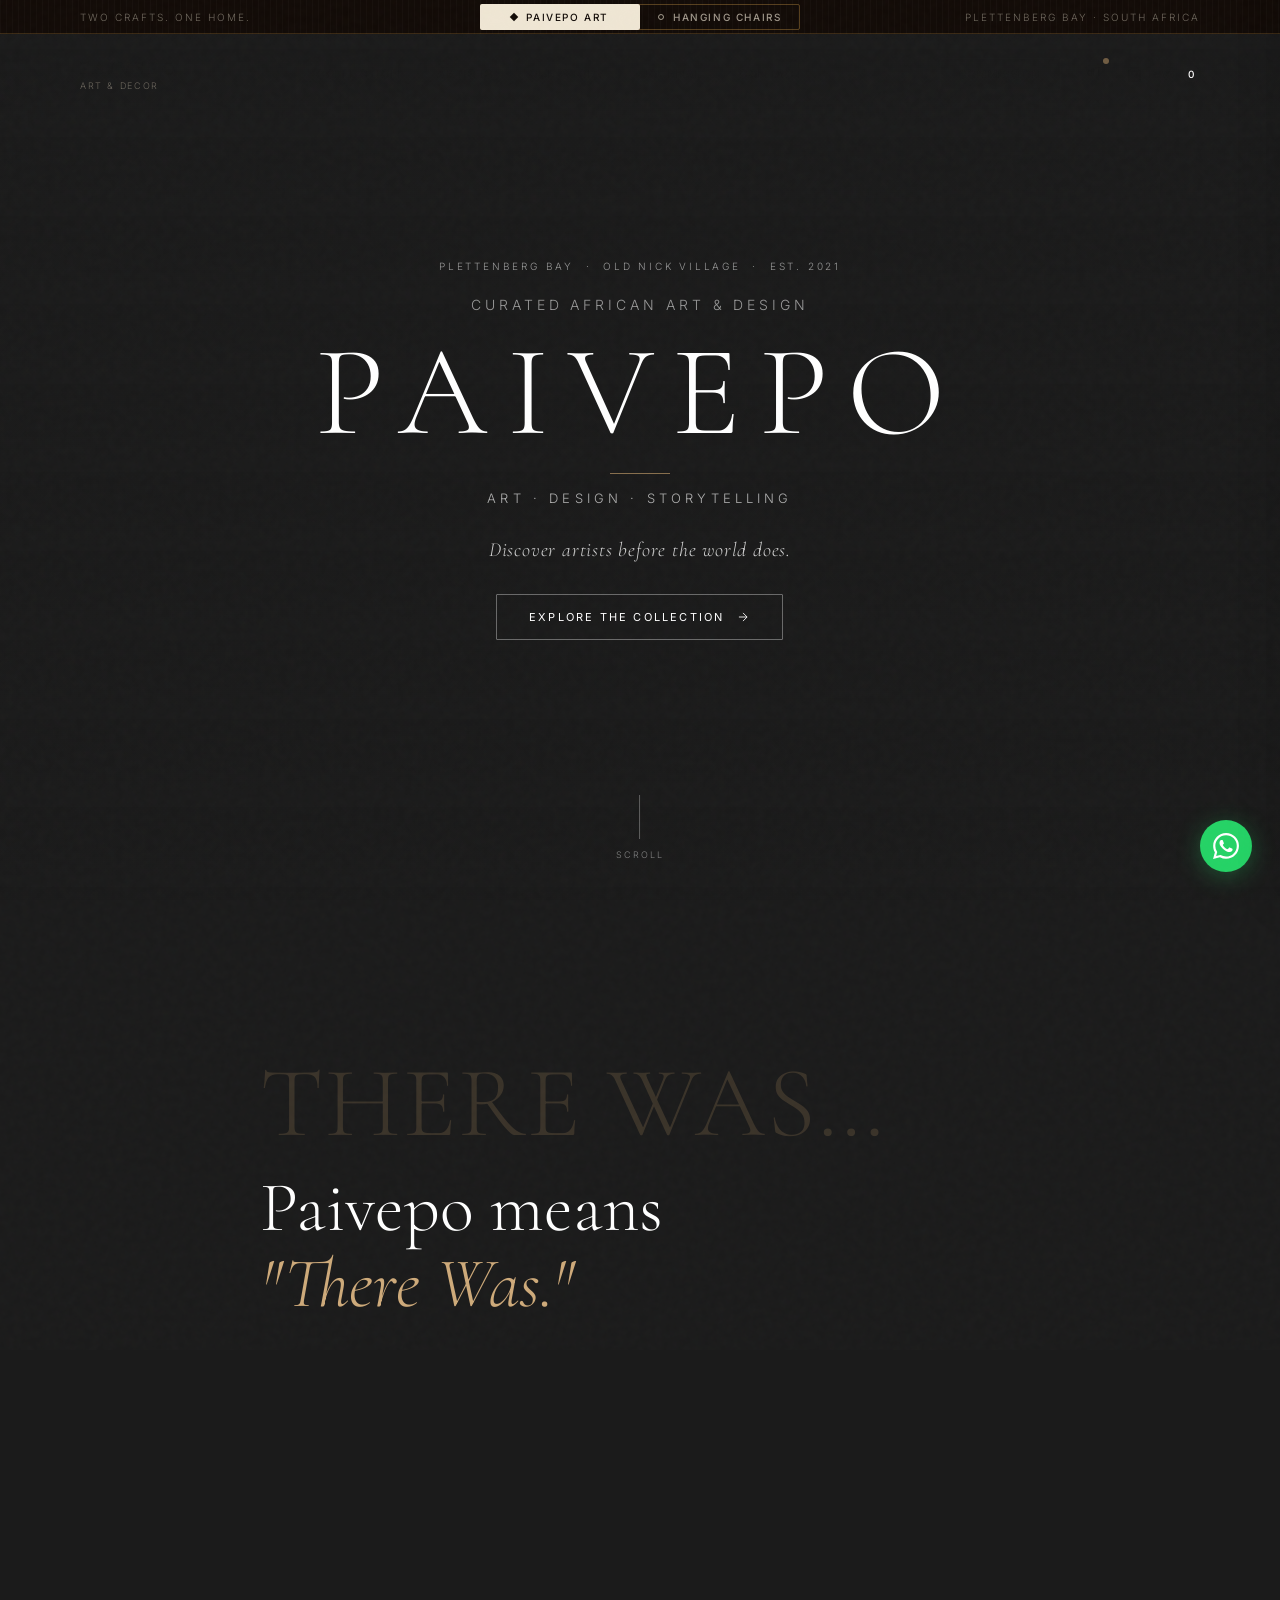
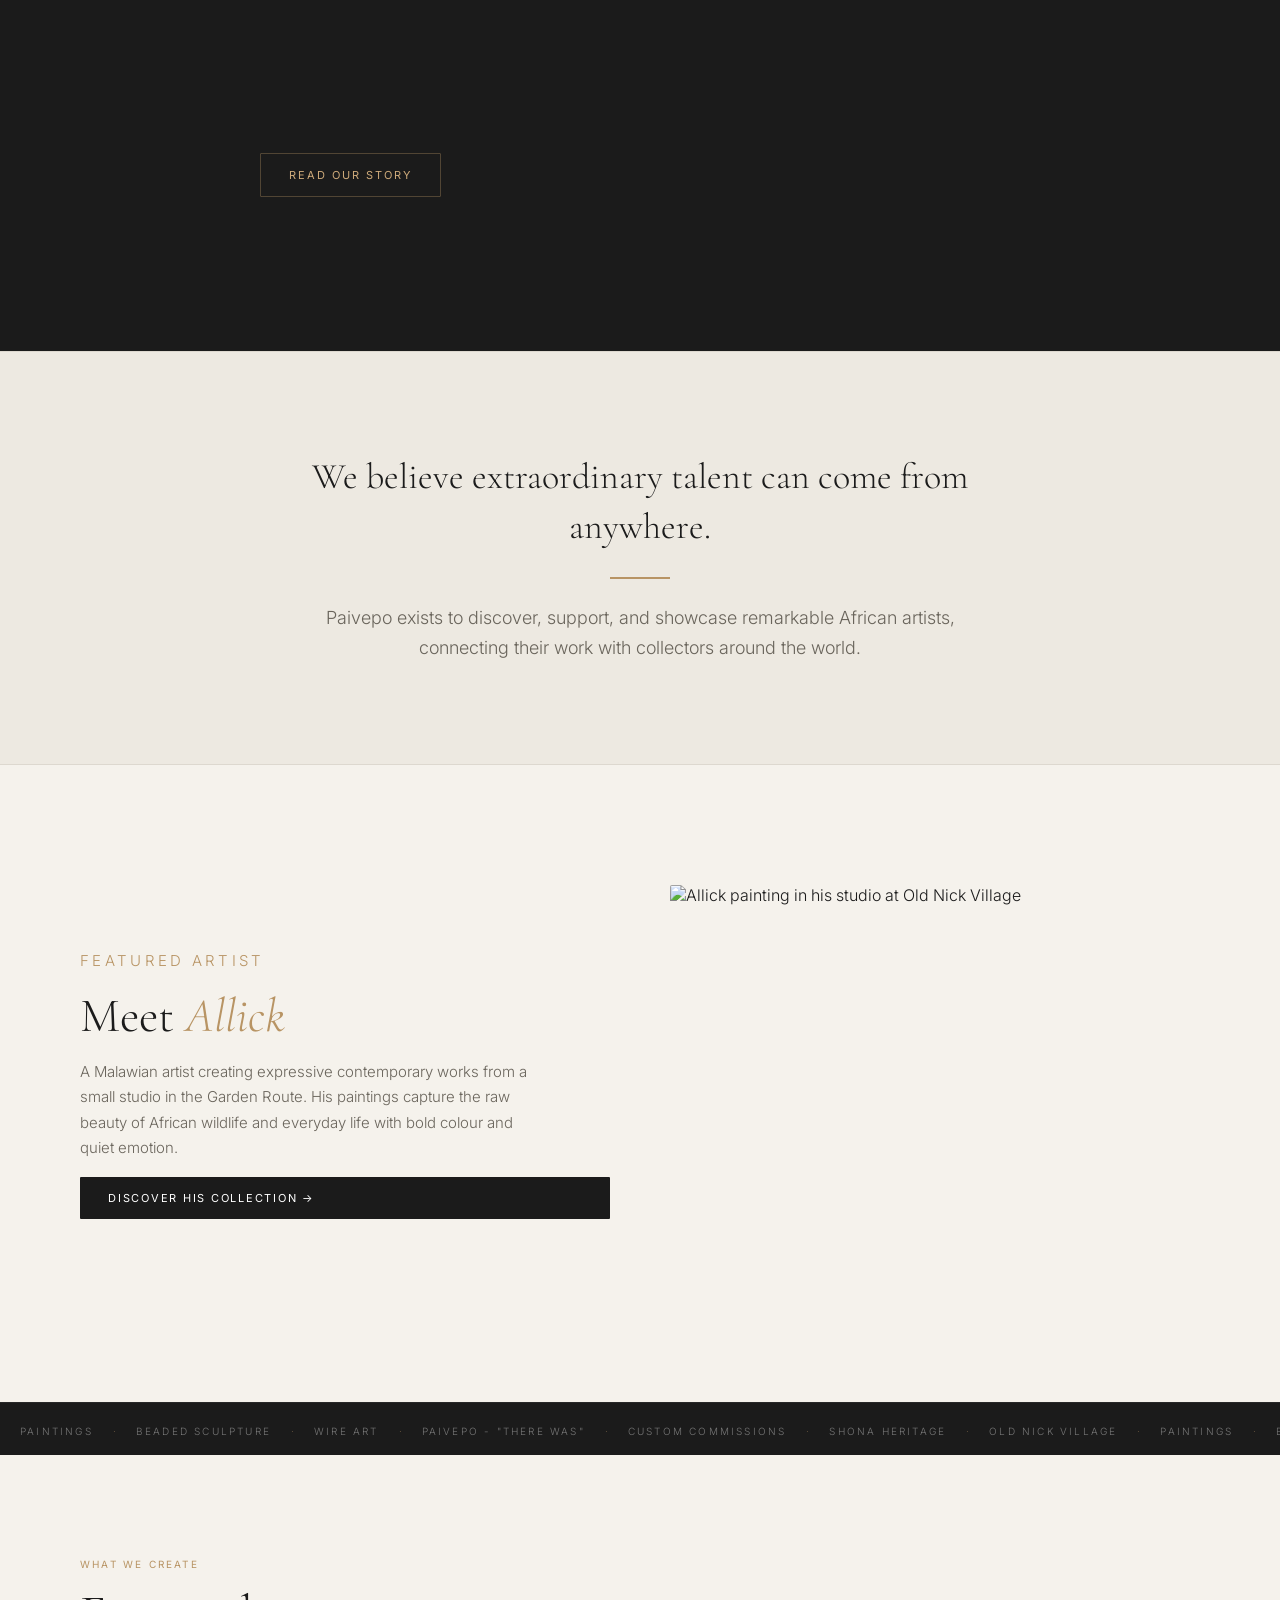
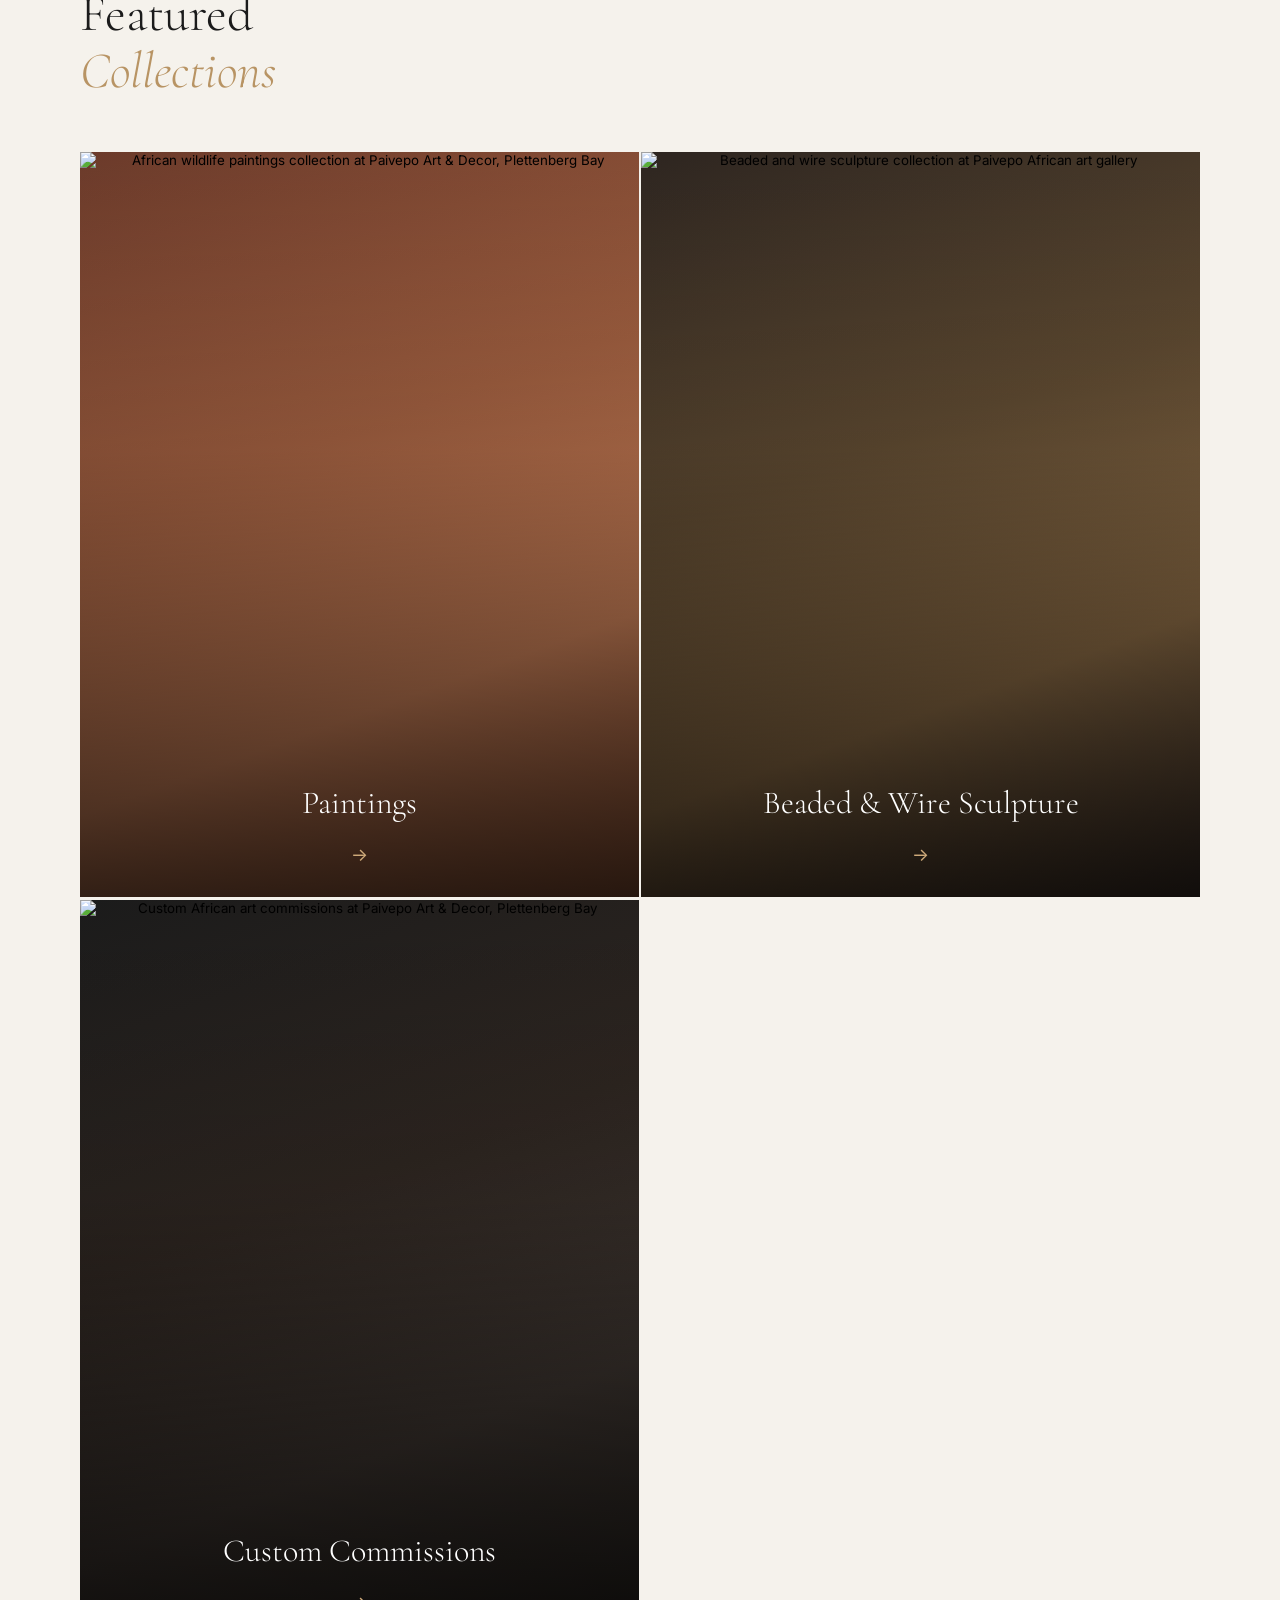
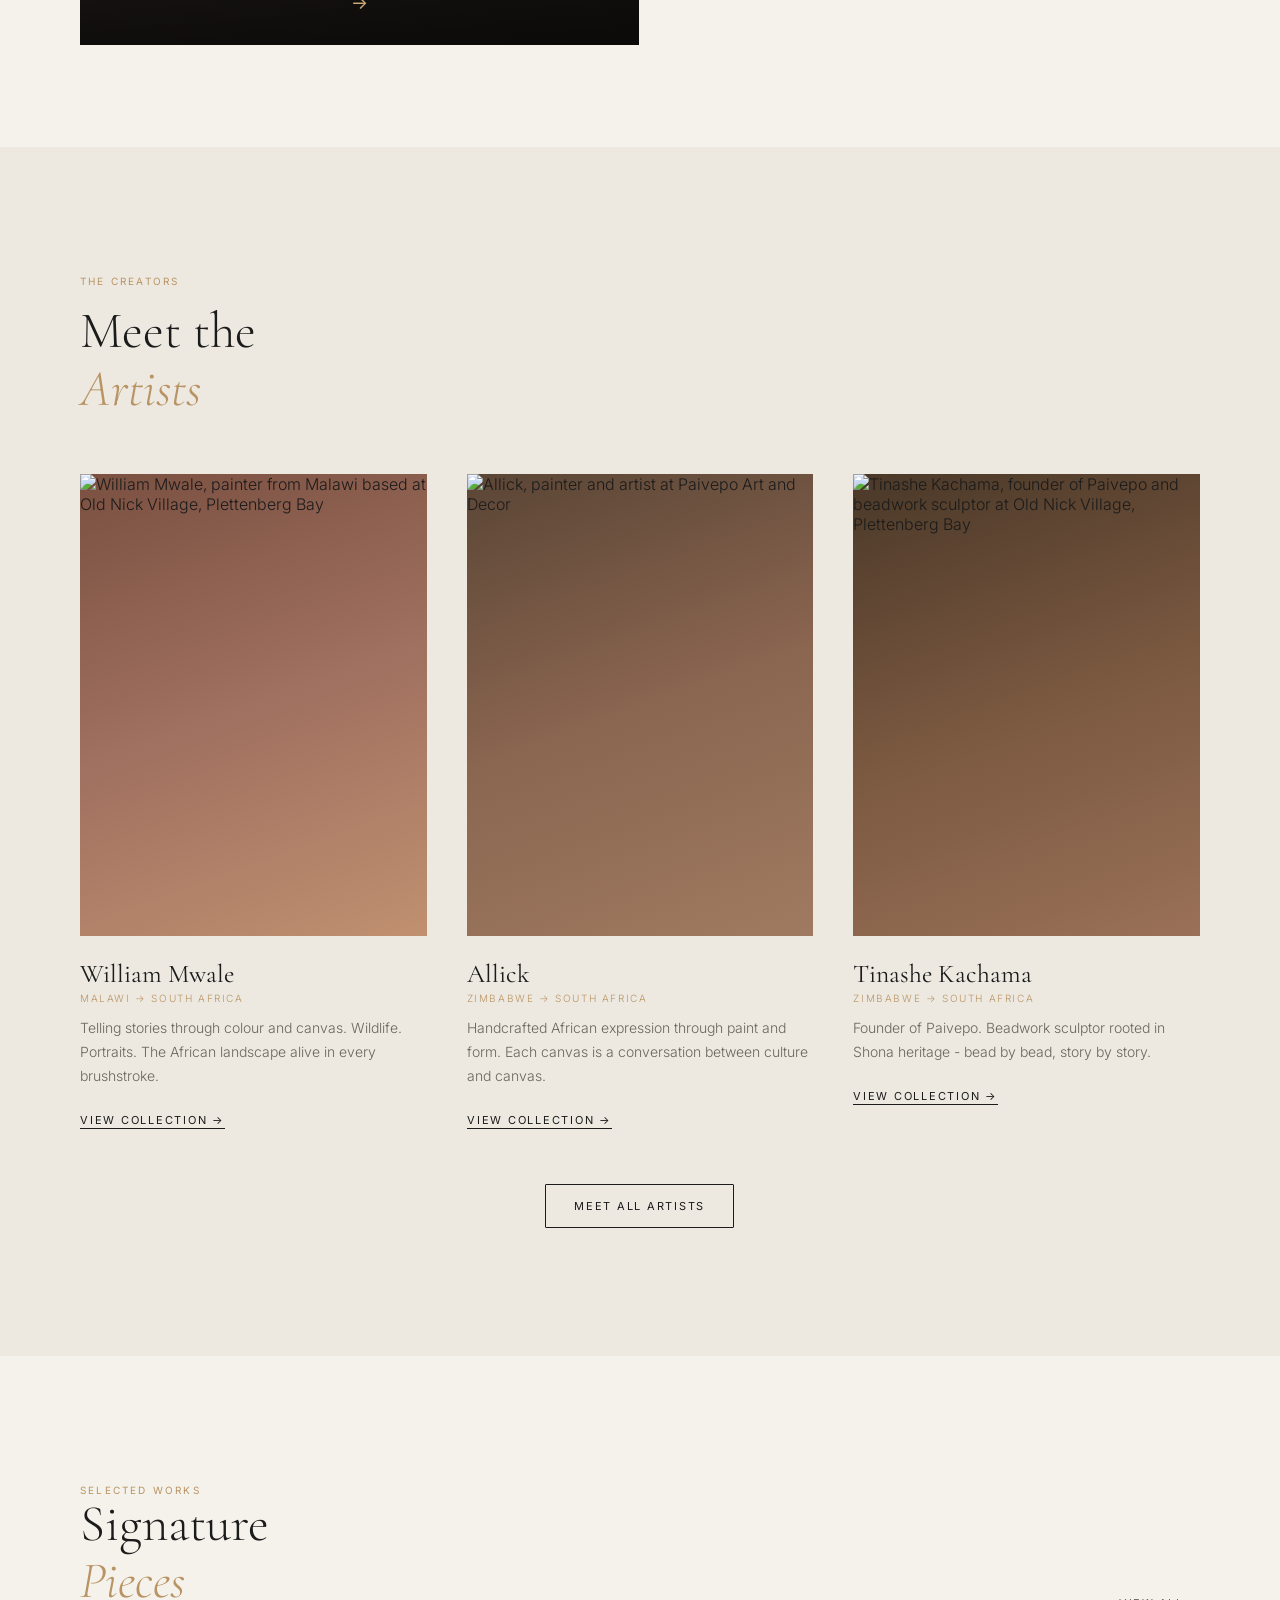
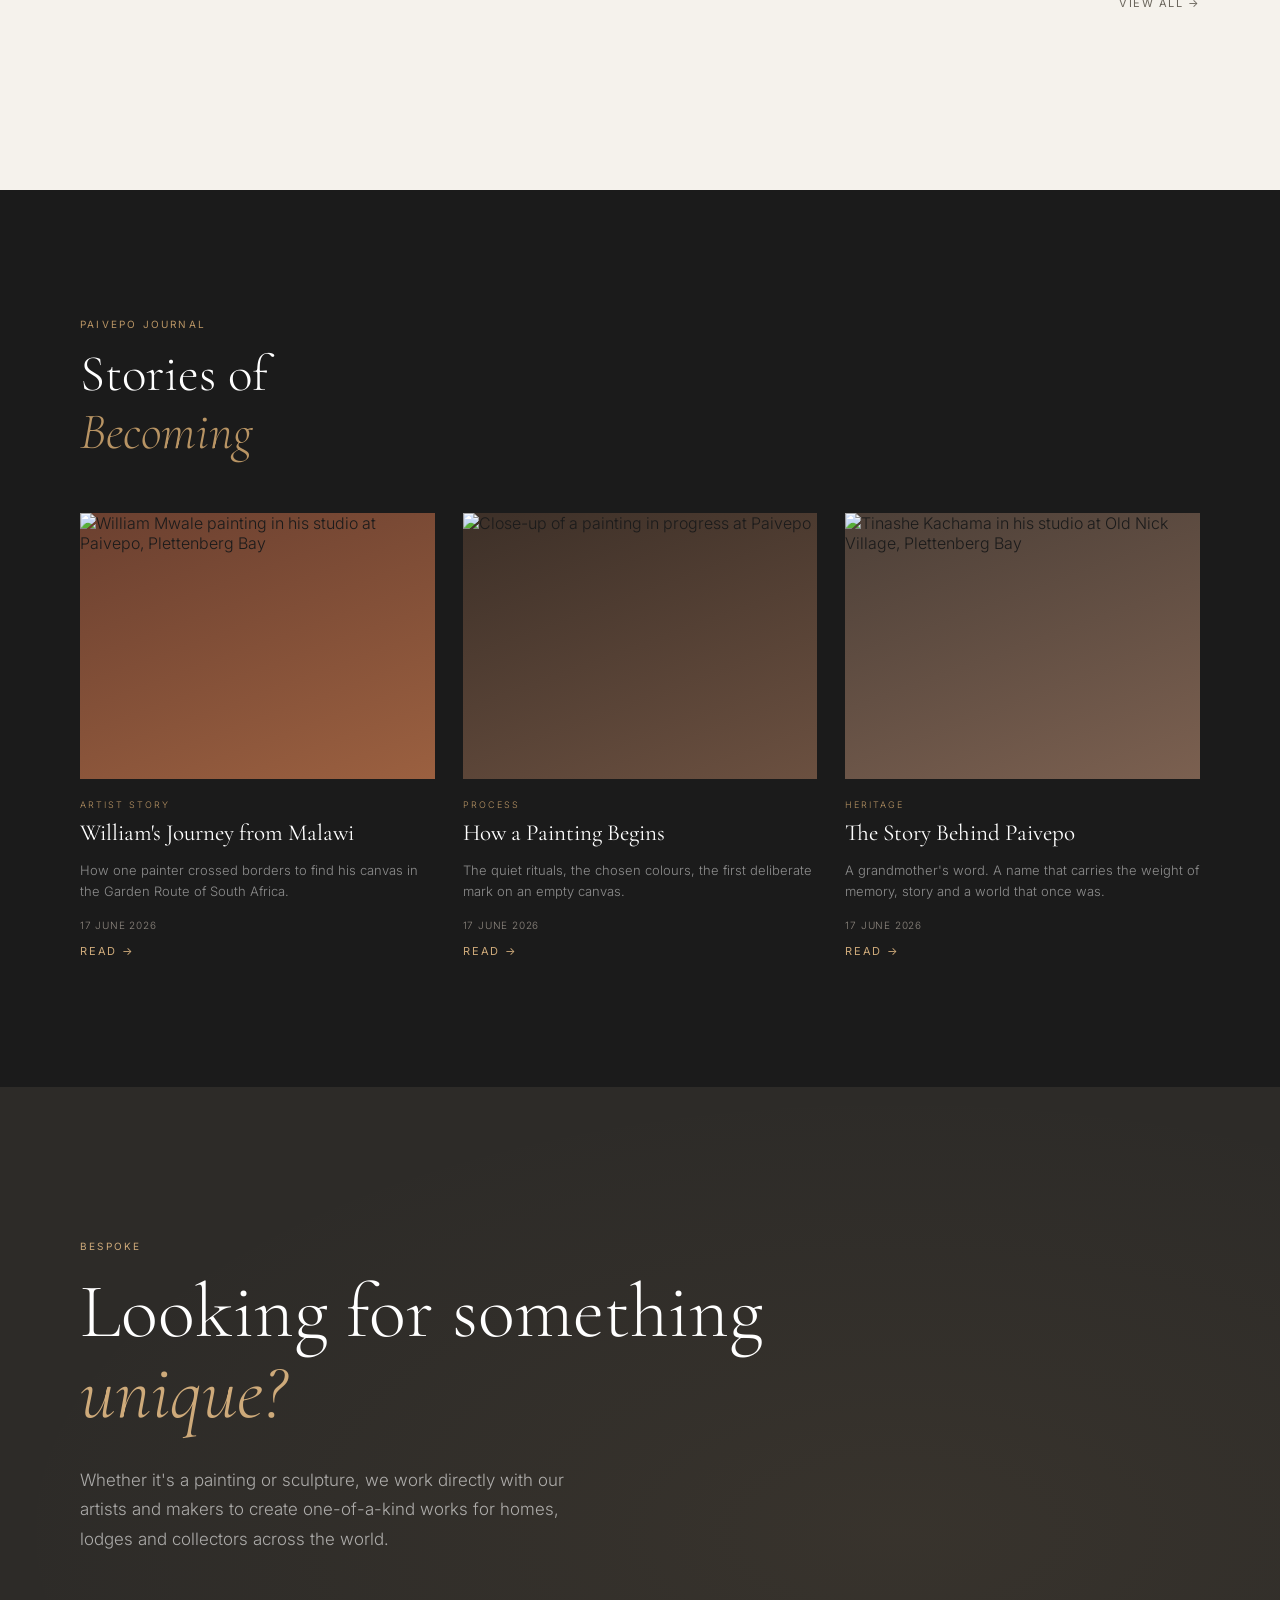
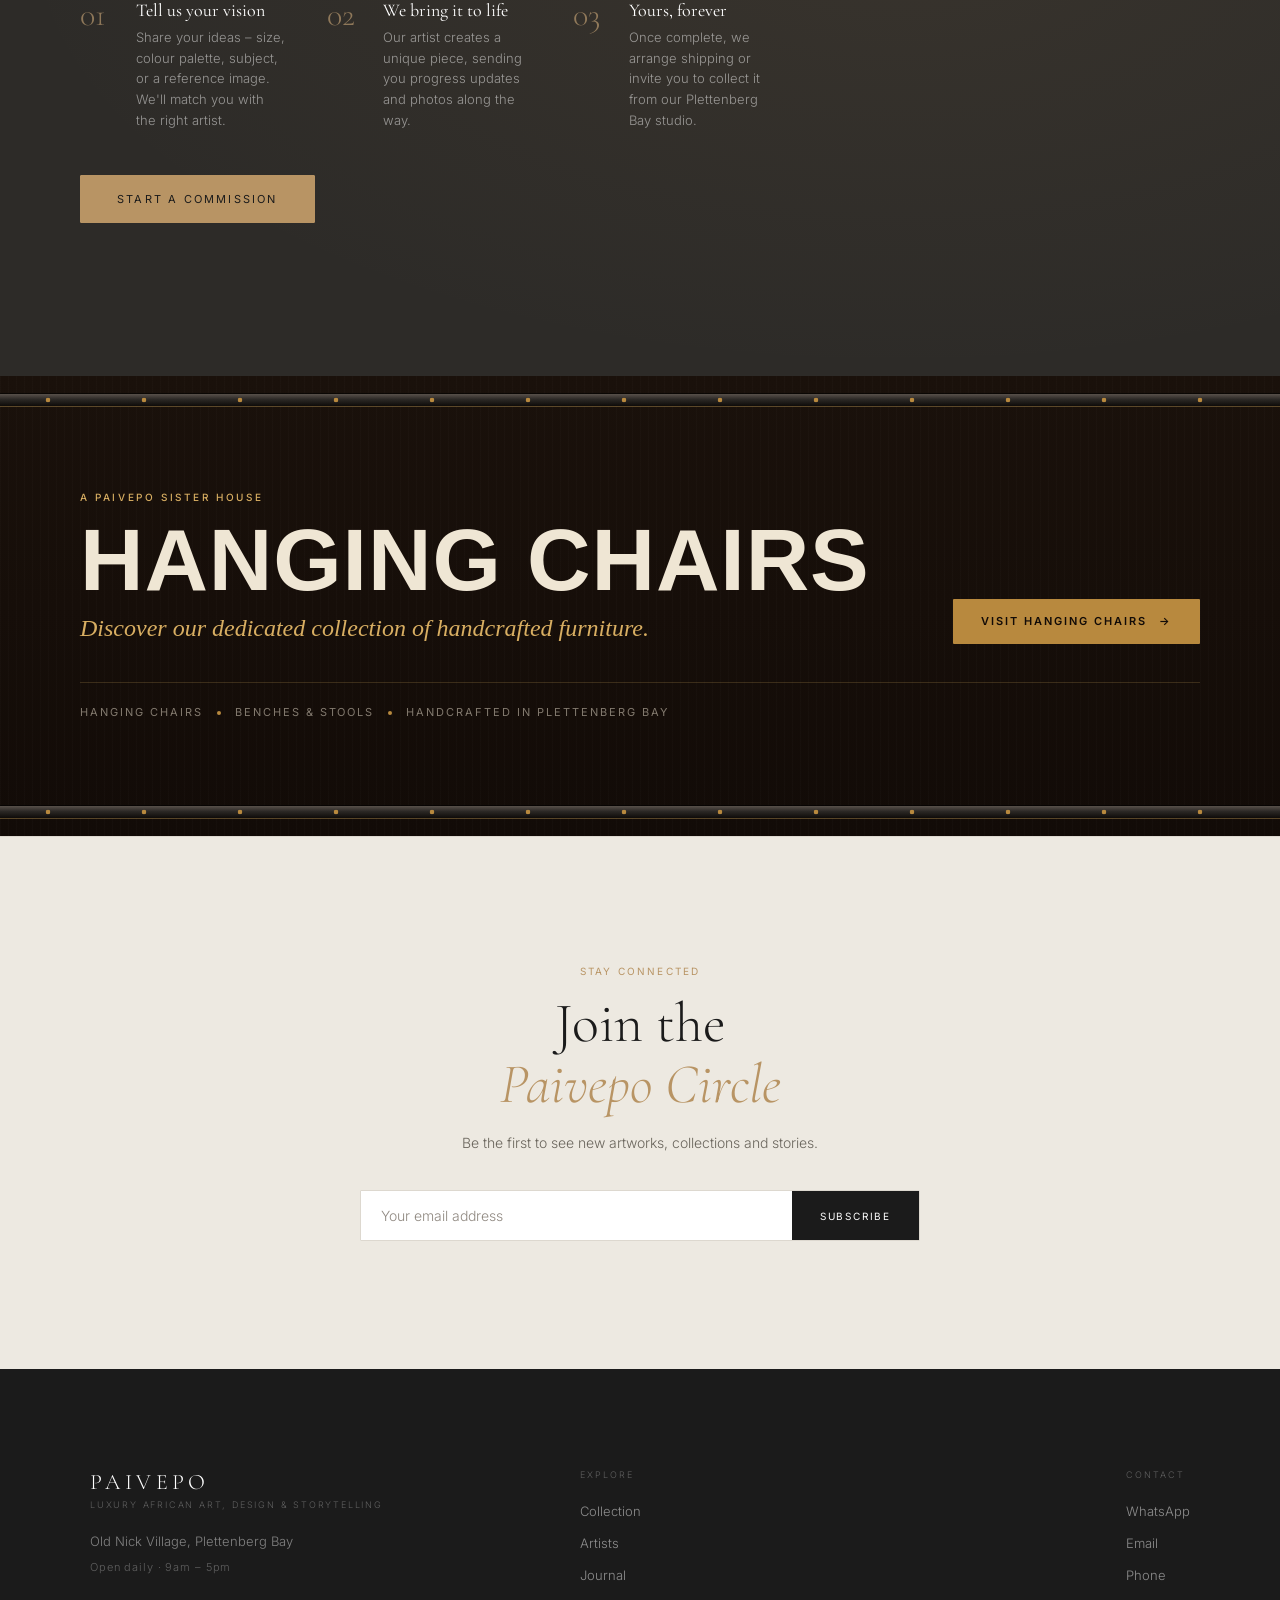
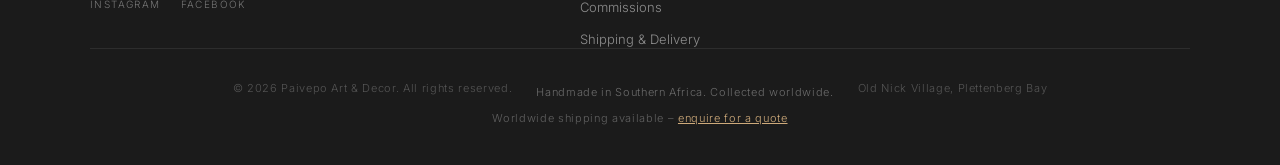
==== commit ff4a347b: "Fix formatting inconsistencies in documentation and HTML meta tags" ====
--- a/index.html
+++ b/index.html
@@ -5,7 +5,7 @@
     <meta name="viewport" content="width=device-width, initial-scale=1.0" />
 
     <title>
-      Paivepo Art & Decor — Premier African Art Gallery in Plettenberg Bay
+      Paivepo Art & Decor | Premier African Art Gallery in Plettenberg Bay
     </title>
     <meta
       name="description"
@@ -22,7 +22,7 @@
     <meta property="og:url" content="https://paivepo.co.za/" />
     <meta
       property="og:title"
-      content="Paivepo Art & Decor — Premier African Art Gallery in Plettenberg Bay"
+      content="Paivepo Art & Decor | Premier African Art Gallery in Plettenberg Bay"
     />
     <meta
       property="og:description"
@@ -38,7 +38,7 @@
     <meta name="twitter:card" content="summary_large_image" />
     <meta
       name="twitter:title"
-      content="Paivepo Art & Decor — Premier African Art Gallery in Plettenberg Bay"
+      content="Paivepo Art & Decor | Premier African Art Gallery in Plettenberg Bay"
     />
     <meta
       name="twitter:description"
@@ -74,7 +74,7 @@
           {
             "@type": "LocalBusiness",
             "name": "Paivepo Art & Decor",
-            "description": "Luxury African art, design and storytelling — wildlife paintings, handmade beaded sculptures and custom commissions",
+            "description": "Luxury African art, design and storytelling - wildlife paintings, handmade beaded sculptures and custom commissions",
             "founder": { "@type": "Person", "name": "Tinashe Kachama" },
             "url": "https://paivepo.co.za",
             "telephone": "+27629131440",
@@ -444,7 +444,7 @@
         <!-- HERO -->
         <section
           class="hero"
-          aria-label="Paivepo — Luxury African Art, Design and Storytelling"
+          aria-label="Paivepo - Luxury African Art, Design and Storytelling"
         >
           <div
             class="hero-bg"
@@ -453,7 +453,7 @@
               background-position: center 40%;
             "
             role="img"
-            aria-label="Allick painting in his studio at Old Nick Village — where African art comes to life"
+            aria-label="Allick painting in his studio at Old Nick Village - where African art comes to life"
           ></div>
           <div class="hero-ov" aria-hidden="true"></div>
 
@@ -510,7 +510,7 @@
             <div class="story-body">
               <p>
                 A phrase I inherited from my grandmother's storytelling in
-                Zimbabwe. Every great story began the same way: "Paivepo…" —
+                Zimbabwe. Every great story began the same way: "Paivepo…" -
                 There was.
               </p>
               <p>
@@ -604,7 +604,11 @@
               beauty of African wildlife and everyday life with bold colour and
               quiet emotion.
             </p>
-            <button class="btn" data-page="gallery" data-filter="ORIGINAL PAINTINGS">
+            <button
+              class="btn"
+              data-page="gallery"
+              data-filter="ORIGINAL PAINTINGS"
+            >
               Discover his collection →
             </button>
           </div>
@@ -625,7 +629,7 @@
             <span class="mq-item">Beaded Sculpture</span
             ><span class="mq-dot">·</span> <span class="mq-item">Wire Art</span
             ><span class="mq-dot">·</span>
-            <span class="mq-item">Paivepo — "There was"</span
+            <span class="mq-item">Paivepo - "There was"</span
             ><span class="mq-dot">·</span>
             <span class="mq-item">Custom Commissions</span
             ><span class="mq-dot">·</span>
@@ -637,7 +641,7 @@
             <span class="mq-item">Beaded Sculpture</span
             ><span class="mq-dot">·</span> <span class="mq-item">Wire Art</span
             ><span class="mq-dot">·</span>
-            <span class="mq-item">Paivepo — "There was"</span
+            <span class="mq-item">Paivepo - "There was"</span
             ><span class="mq-dot">·</span>
             <span class="mq-item">Custom Commissions</span
             ><span class="mq-dot">·</span>
@@ -868,7 +872,7 @@
                 <p class="artist-origin">Zimbabwe → South Africa</p>
                 <p class="artist-bio">
                   Founder of Paivepo. Beadwork sculptor rooted in Shona heritage
-                  — bead by bead, story by story.
+                  - bead by bead, story by story.
                 </p>
                 <button class="artist-cta" data-page="about">
                   View Collection →
@@ -1246,7 +1250,7 @@
           <h1 class="pg-title">Every piece,<br /><em>a story told</em></h1>
           <p class="pg-sub">
             Each Paivepo work is entirely handmade and one of a kind. Once sold,
-            it is gone — no two pieces are ever the same.
+            it is gone - no two pieces are ever the same.
           </p>
         </header>
         <div
@@ -1255,22 +1259,46 @@
           role="group"
           aria-label="Filter works by category"
         >
-          <button class="f-btn active" data-filter="ALL WORKS" aria-pressed="true">
+          <button
+            class="f-btn active"
+            data-filter="ALL WORKS"
+            aria-pressed="true"
+          >
             ALL WORKS
           </button>
-          <button class="f-btn" data-filter="ANIMAL WALL ART" aria-pressed="false">
+          <button
+            class="f-btn"
+            data-filter="ANIMAL WALL ART"
+            aria-pressed="false"
+          >
             ANIMAL WALL ART
           </button>
-          <button class="f-btn" data-filter="ORIGINAL PAINTINGS" aria-pressed="false">
+          <button
+            class="f-btn"
+            data-filter="ORIGINAL PAINTINGS"
+            aria-pressed="false"
+          >
             ORIGINAL PAINTINGS
           </button>
-          <button class="f-btn" data-filter="BEADED SCULPTURES" aria-pressed="false">
+          <button
+            class="f-btn"
+            data-filter="BEADED SCULPTURES"
+            aria-pressed="false"
+          >
             BEADED SCULPTURES
           </button>
-          <button class="f-btn" data-filter="FLORAL &amp; BOTANICAL" aria-pressed="false">
+          <button
+            class="f-btn"
+            data-filter="FLORAL &amp; BOTANICAL"
+            aria-pressed="false"
+          >
             FLORAL &amp; BOTANICAL
           </button>
-          <button class="f-btn" data-filter="DECORATIVE OBJECTS" aria-pressed="false">
+          <button
+            class="f-btn"
+            data-filter="DECORATIVE OBJECTS"
+            aria-pressed="false"
+          >
             DECORATIVE OBJECTS
           </button>
           <div class="f-sep" aria-hidden="true"></div>
@@ -1382,7 +1410,7 @@
             >
               <div class="psn-title">This piece has found its home</div>
               <p class="psn-body">
-                Every Paivepo work is one of a kind. Once it goes, it's gone —
+                Every Paivepo work is one of a kind. Once it goes, it's gone -
                 but our artists create new pieces regularly. Commission a
                 similar work, or
                 <button
@@ -1443,7 +1471,7 @@
             <div class="ship-info">
               <p>
                 <strong>Visit in person</strong> at Old Nick Village,
-                Plettenberg Bay — open daily 9am–5pm.
+                Plettenberg Bay - open daily 9am–5pm.
               </p>
               <p>
                 <strong>Shipping available</strong> on request. Contact us at
@@ -1586,7 +1614,11 @@
                 Wildlife. Portraits. The feeling of wide open spaces caught in
                 oil and colour.
               </p>
-              <button class="btn" data-page="gallery" data-filter="ORIGINAL PAINTINGS">
+              <button
+                class="btn"
+                data-page="gallery"
+                data-filter="ORIGINAL PAINTINGS"
+              >
                 View William's Collection
               </button>
             </div>
@@ -1610,13 +1642,17 @@
               <h2 class="artist-page-name">Allick</h2>
               <p class="artist-page-origin">Zimbabwe → South Africa</p>
               <p class="artist-page-bio">
-                Allick's work is an act of conversation — between the African
+                Allick's work is an act of conversation - between the African
                 tradition he carries and the contemporary world he inhabits.
                 Through paint and form, he creates pieces that speak across
                 cultures, inviting collectors to see the continent through new
                 eyes.
               </p>
-              <button class="btn" data-page="gallery" data-filter="ORIGINAL PAINTINGS">
+              <button
+                class="btn"
+                data-page="gallery"
+                data-filter="ORIGINAL PAINTINGS"
+              >
                 View Allick's Collection
               </button>
             </div>
@@ -1644,13 +1680,13 @@
               <p class="artist-page-bio">
                 Tinashe Kachama founded Paivepo in 2021, drawing the name from a
                 Shona word his late grandmother used to begin her stories.
-                "Paivepo…" — and all eyes would widen. That same quality of
+                "Paivepo…" - and all eyes would widen. That same quality of
                 attention, of a story about to unfold, lives in every sculpture
                 he creates.
               </p>
               <p class="artist-page-bio">
-                Working bead by bead — placing glass seed beads onto wire
-                armatures with meditative focus — Tinashe builds pieces that
+                Working bead by bead - placing glass seed beads onto wire
+                armatures with meditative focus - Tinashe builds pieces that
                 carry memory, culture and soul. Each work can take weeks to
                 complete. Each one is entirely one of a kind.
               </p>
@@ -1667,7 +1703,7 @@
               Work with our<br /><em>artists directly</em>
             </h2>
             <p class="comm-body">
-              Every artist at Paivepo accepts commissions. Tell us your vision —
+              Every artist at Paivepo accepts commissions. Tell us your vision -
               we'll connect you with the right creator.
             </p>
             <button class="comm-cta" data-page="contact">
@@ -1743,13 +1779,13 @@
           </picture>
           <div class="abt-text">
             <p class="sec-lbl">Our Story</p>
-            <h1 class="abt-big">Paivepo —<br /><em>"There Was"</em></h1>
+            <h1 class="abt-big">Paivepo -<br /><em>"There Was"</em></h1>
             <p class="abt-bio">
               The name comes from a Shona word Tinashe Kachama's late
-              grandmother would use to begin her stories. "Paivepo…" — the
+              grandmother would use to begin her stories. "Paivepo…" - the
               moment she said it, eyes would widen and everyone would brace for
               whatever tale was coming next.<br /><br />Today, Paivepo has
-              become something larger than one story. It is a home — for
+              become something larger than one story. It is a home - for
               artists, makers and creators whose work deserves to be seen by the
               world. Based at Old Nick Village in Plettenberg Bay, we bring
               together African art, sculpture, and storytelling under one
@@ -1764,7 +1800,7 @@
         <section class="proc" aria-labelledby="process-heading">
           <p class="sec-lbl">The Founder</p>
           <h2 class="sec-title" id="process-heading" style="margin-top: 8px">
-            Tinashe Kachama —<br /><em>a story of becoming</em>
+            Tinashe Kachama -<br /><em>a story of becoming</em>
           </h2>
           <div class="proc-grid">
             <div class="proc-step">
@@ -2173,7 +2209,7 @@
             <h1 class="con-title">Let's tell your <em>story together</em></h1>
             <p class="con-intro">
               Whether you have a question about a piece, want to commission
-              something personal, or plan to visit the studio — we'd love to
+              something personal, or plan to visit the studio - we'd love to
               hear from you.
             </p>
             <address class="con-details">
@@ -2325,7 +2361,7 @@
             >
               <div class="sc-icon">✓</div>
               <h3>Message Sent</h3>
-              <p>Thank you — we'll be in touch within 48 hours.</p>
+              <p>Thank you - we'll be in touch within 48 hours.</p>
             </div>
           </div>
         </div>
@@ -2411,9 +2447,9 @@
           <p class="sec-lbl pg-lbl">Paivepo · Delivery</p>
           <h1 class="pg-title">Shipping &amp; Delivery</h1>
           <p class="pg-sub">
-            At Paivepo-Art, we want your artwork and handcrafted pieces to
-            reach you safely. We offer convenient delivery arrangements within
-            South Africa, with international delivery available on request.
+            At Paivepo-Art, we want your artwork and handcrafted pieces to reach
+            you safely. We offer convenient delivery arrangements within South
+            Africa, with international delivery available on request.
           </p>
         </header>
 
@@ -2430,20 +2466,19 @@
                 <strong>Starting price:</strong> R109 for parcels up to 5 kg.
               </li>
               <li>
-                <strong>Additional weight:</strong> R25 per additional
-                kilogram above 5 kg.
+                <strong>Additional weight:</strong> R25 per additional kilogram
+                above 5 kg.
               </li>
               <li><strong>Maximum weight:</strong> 15 kg per waybill.</li>
               <li>
-                <strong>Estimated delivery:</strong> 3–5 business days.
-                Outlying areas may require additional time.
+                <strong>Estimated delivery:</strong> 3–5 business days. Outlying
+                areas may require additional time.
               </li>
             </ul>
             <p>
               With PostNet2PostNet, the sender drops the parcel at a
-              participating PostNet branch. The recipient collects it from
-              their selected PostNet branch once they receive an SMS
-              notification.
+              participating PostNet branch. The recipient collects it from their
+              selected PostNet branch once they receive an SMS notification.
             </p>
             <div class="shipping-rate-note">
               <h3>Current checkout rates</h3>
@@ -2454,7 +2489,9 @@
                 dimensions.
               </p>
               <table class="shipping-rates">
-                <caption>PostNet2PostNet delivery rates at checkout</caption>
+                <caption>
+                  PostNet2PostNet delivery rates at checkout
+                </caption>
                 <thead>
                   <tr>
                     <th scope="col">Chargeable weight</th>
@@ -2511,14 +2548,22 @@
             </div>
           </section>
 
-          <section class="shipping-section" aria-labelledby="shipping-weight-title">
-            <h2 id="shipping-weight-title">How shipping weight is calculated</h2>
+          <section
+            class="shipping-section"
+            aria-labelledby="shipping-weight-title"
+          >
+            <h2 id="shipping-weight-title">
+              How shipping weight is calculated
+            </h2>
             <p>
               PostNet uses chargeable weight, which is the greater of the
               parcel’s actual weight and its volumetric weight.
             </p>
             <p class="shipping-formula">
-              <strong>Volumetric weight = Length × Width × Height (cm) ÷ 5,000</strong>
+              <strong
+                >Volumetric weight = Length × Width × Height (cm) ÷
+                5,000</strong
+              >
             </p>
             <p>
               For bulky or unusually shaped items, the final courier charge may
@@ -2539,8 +2584,7 @@
             </h2>
             <p>Need your order delivered directly to your home or business?</p>
             <p>
-              We can arrange alternative courier services on request,
-              including:
+              We can arrange alternative courier services on request, including:
             </p>
             <ul class="shipping-list">
               <li>PostNet2Door Overnight</li>
@@ -2571,8 +2615,7 @@
             <p>
               Please
               <a href="/contact" data-page="contact">contact us</a>
-              for an international shipping quotation before placing your
-              order.
+              for an international shipping quotation before placing your order.
             </p>
           </section>
 
@@ -2582,8 +2625,8 @@
           >
             <h2 id="shipping-help-title">Need Assistance?</h2>
             <p>
-              For delivery enquiries or a personalised courier quotation,
-              please contact us through our
+              For delivery enquiries or a personalised courier quotation, please
+              contact us through our
               <a href="/contact" data-page="contact">website contact page</a>
               or
               <a
